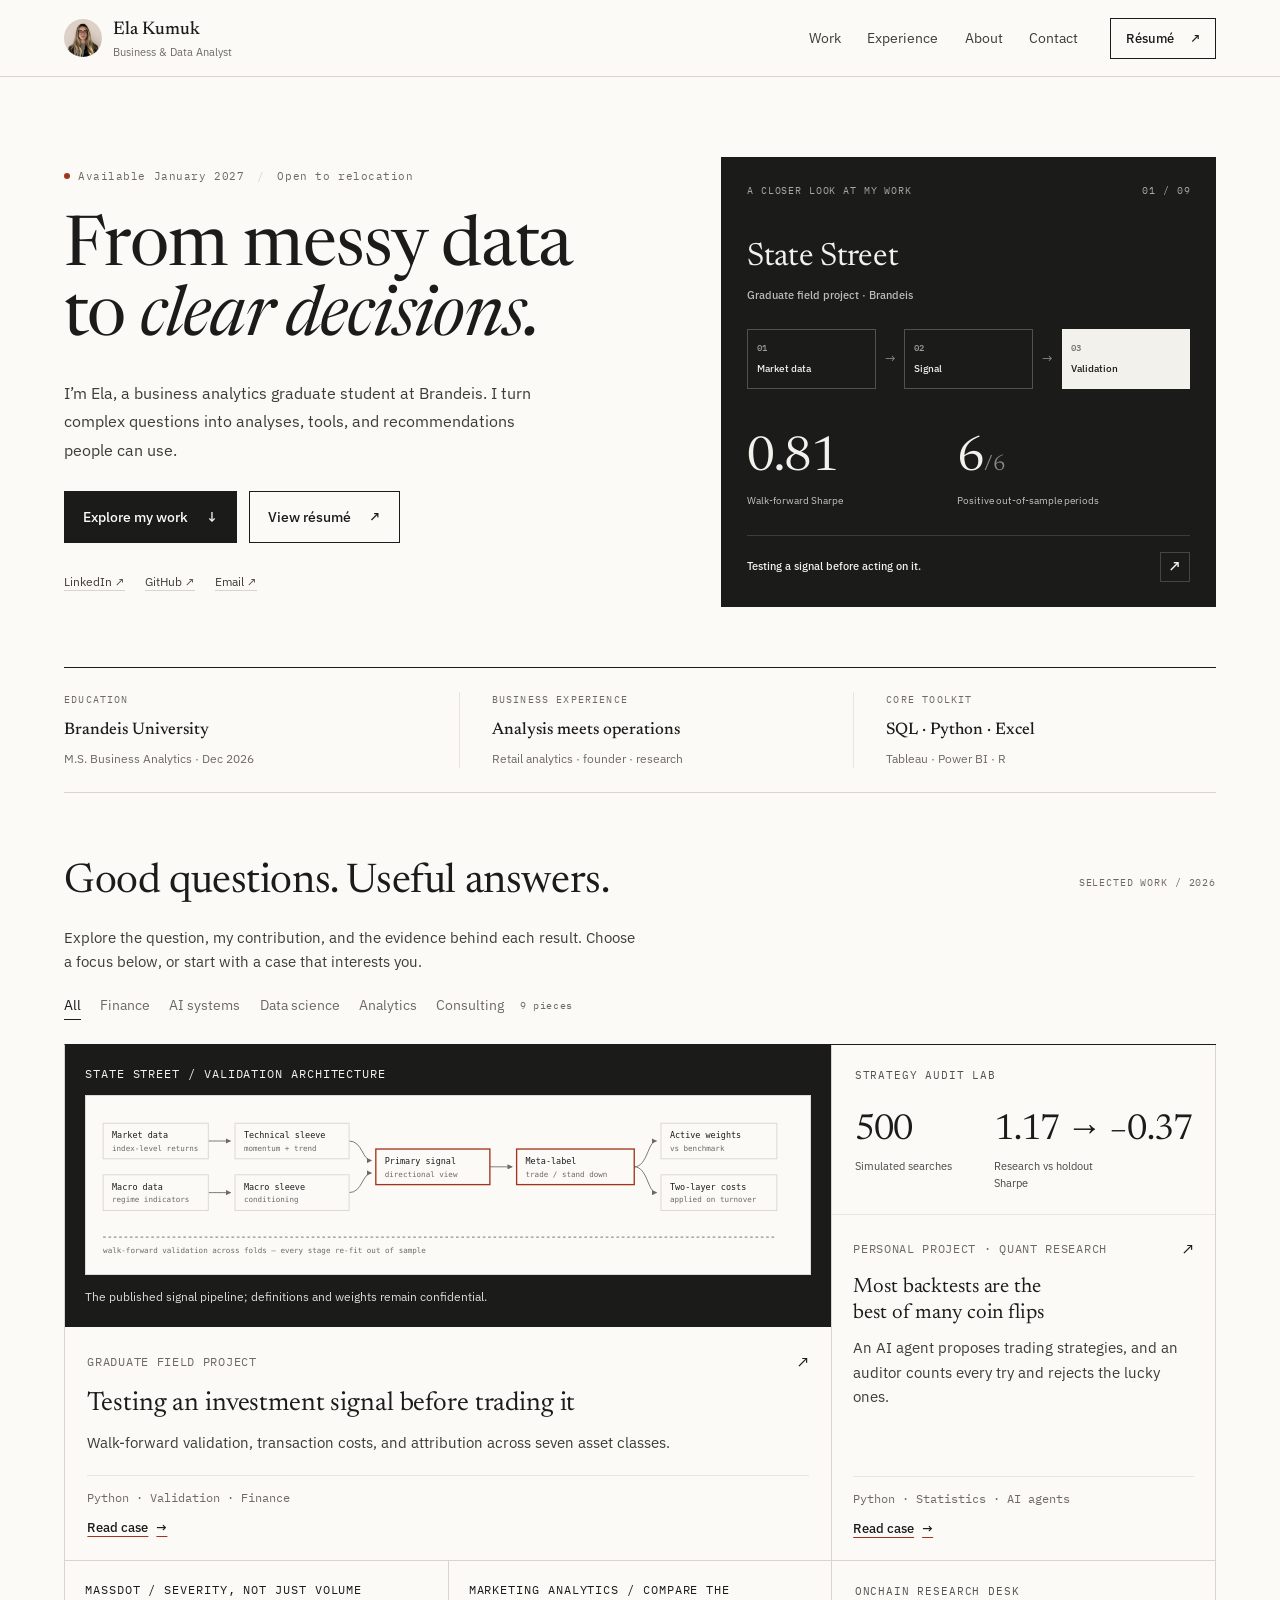
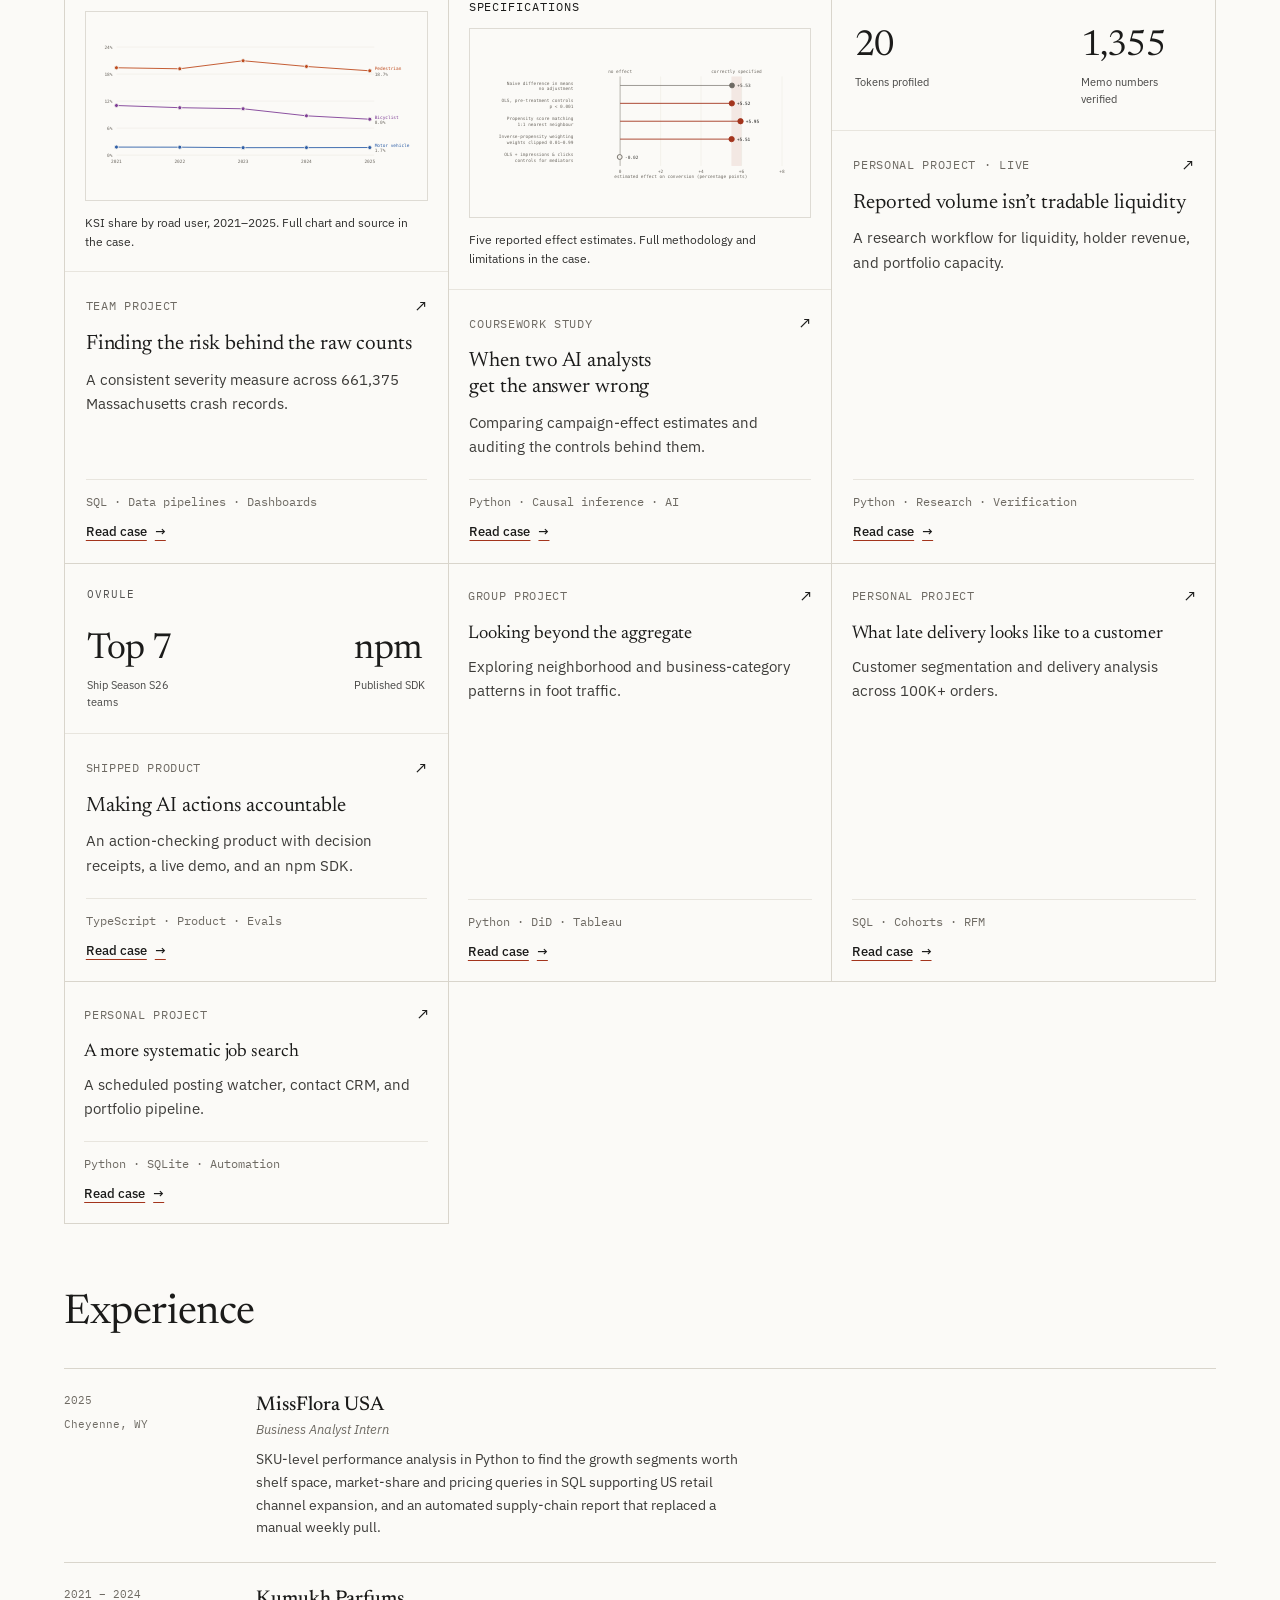
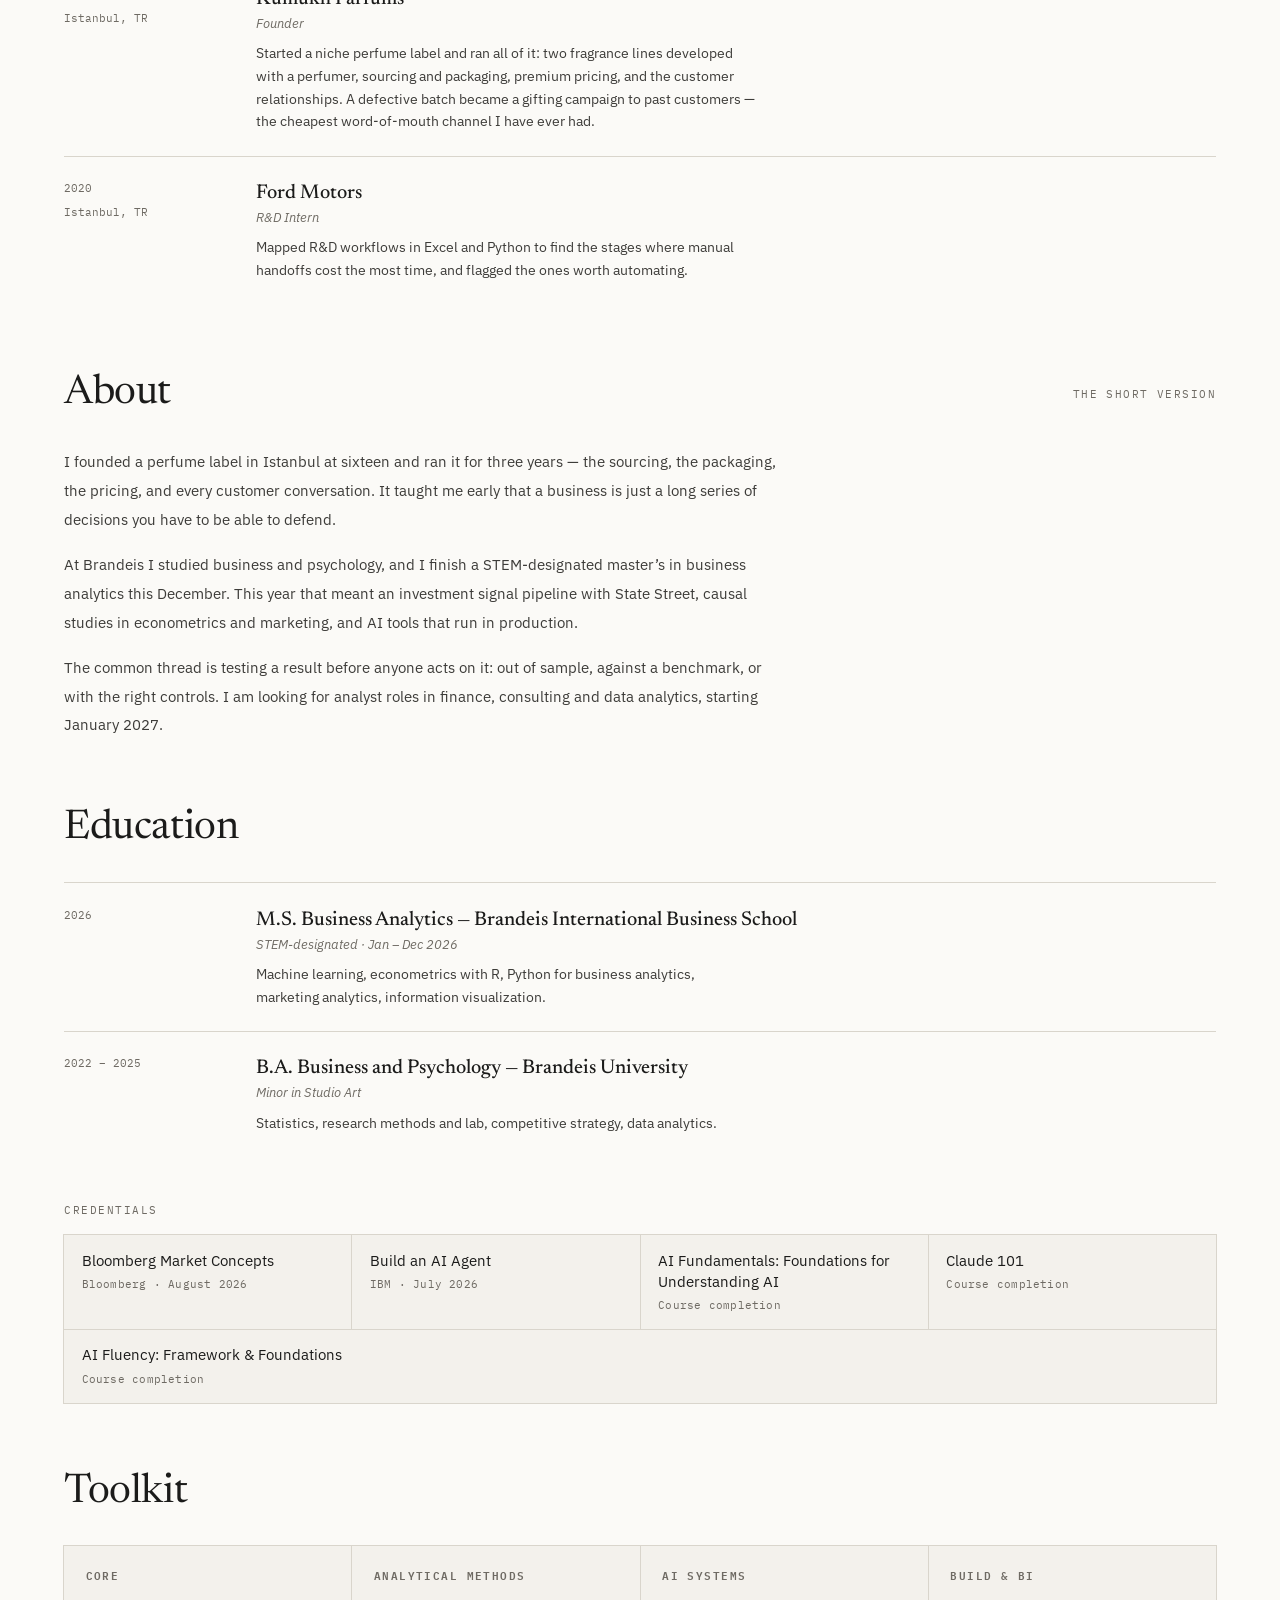
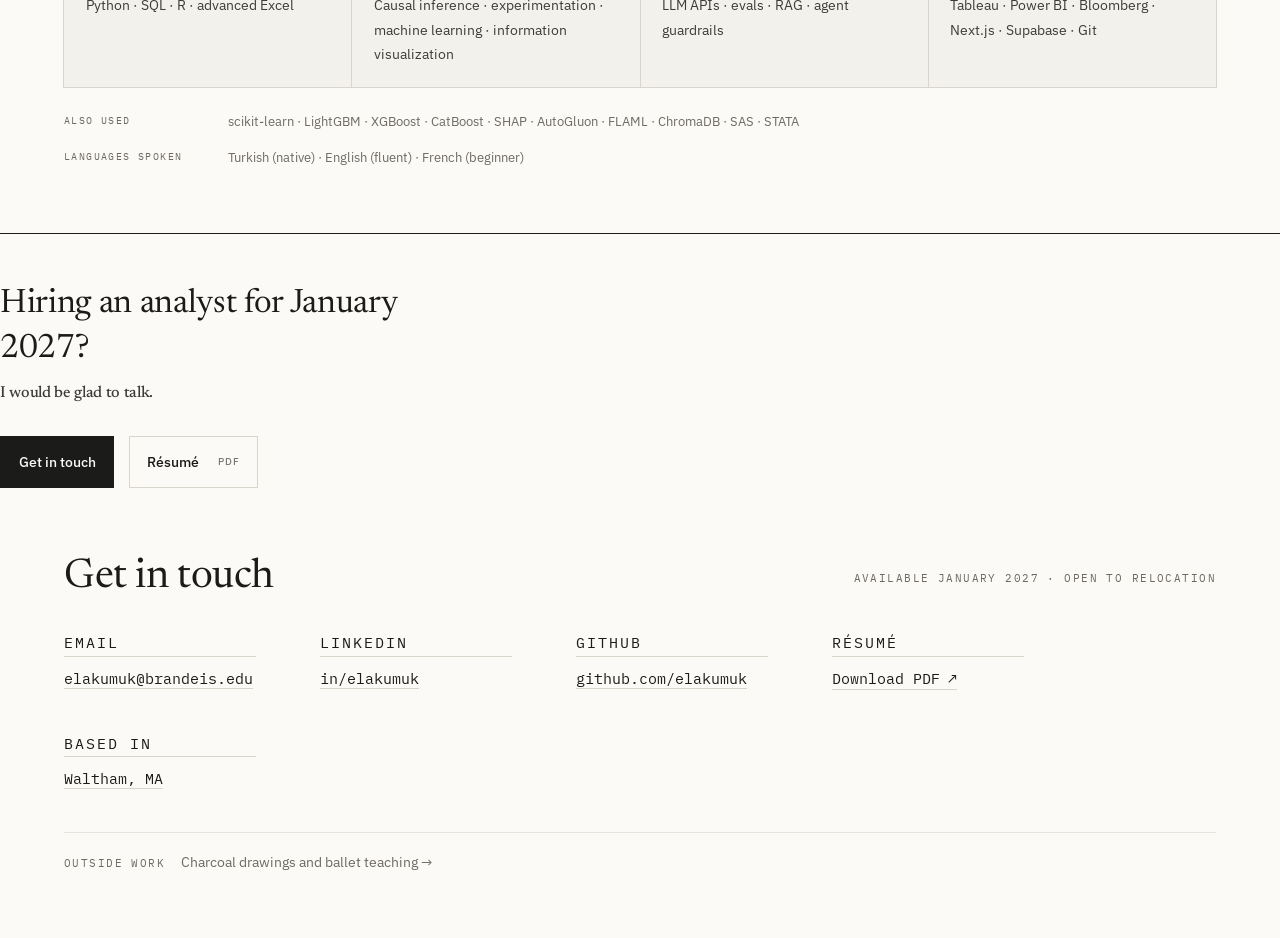
==== index.html @ d002183f "Add Google Analytics tag to all pages Co-Authored-By: Claude Opus 5.5 <noreply@anthropic.com>" ====
<!doctype html>
<html lang="en">
<head>
<meta charset="utf-8">
<!-- Google tag (gtag.js) -->
<script async src="https://www.googletagmanager.com/gtag/js?id=G-EKHHMFP4SE"></script>
<script>
  window.dataLayer = window.dataLayer || [];
  function gtag(){dataLayer.push(arguments);}
  gtag('js', new Date());

  gtag('config', 'G-EKHHMFP4SE');
</script>
<meta name="viewport" content="width=device-width, initial-scale=1">
<title>Ela Kumuk</title>
<meta name="description" content="Ela Kumuk — Business &amp; Data Analyst. M.S. Business Analytics, Brandeis. Investment-signal research with State Street, causal inference, and AI tools in production. Available January 2027.">
<meta name="author" content="Ela Kumuk">
<link rel="canonical" href="https://elakumuk.github.io/">

<meta property="og:type" content="website">
<meta property="og:title" content="Ela Kumuk">
<meta property="og:description" content="Business &amp; Data Analyst. Models and analyses for finance, consulting and data teams — tested before anyone acts on them. Available January 2027.">
<meta property="og:url" content="https://elakumuk.github.io/">
<meta property="og:image" content="https://elakumuk.github.io/assets/og.png">
<meta property="og:image:width" content="1200">
<meta property="og:image:height" content="630">
<meta name="twitter:card" content="summary_large_image">
<meta name="twitter:title" content="Ela Kumuk">
<meta name="twitter:description" content="Business &amp; Data Analyst. M.S. Business Analytics, Brandeis. Available January 2027.">
<meta name="twitter:image" content="https://elakumuk.github.io/assets/og.png">

<link rel="icon" href="assets/favicon.svg" type="image/svg+xml">
<link rel="preconnect" href="https://fonts.googleapis.com">
<link rel="preconnect" href="https://fonts.gstatic.com" crossorigin>
<link rel="stylesheet" href="https://fonts.googleapis.com/css2?family=IBM+Plex+Mono:wght@400;500&family=IBM+Plex+Sans:ital,wght@0,400;0,500;0,600;1,400&family=Newsreader:ital,opsz,wght@0,6..72,400;0,6..72,500;1,6..72,400;1,6..72,500&display=swap">
<link rel="stylesheet" href="styles.css?v=248fb2e380863d8f">
<link rel="stylesheet" href="design.css?v=91268728a7fa85d9">
</head>
<body>

<div class="shell">
  <aside class="rail" aria-label="Site header">
    <a class="brand" href="#top" aria-label="Ela Kumuk, back to top">
      <img src="assets/portrait.jpg" width="40" height="40" alt="">
      <span>Ela Kumuk<span class="brand__sub">Business &amp; Data Analyst</span></span>
    </a>
    <nav class="railnav" id="railnav" aria-label="Page sections">
      <a href="#work">Work</a><a href="#experience">Experience</a><a href="#about">About</a><a href="#contact">Contact</a>
    </nav>
    <a class="header-cv" href="assets/Ela_Kumuk_Resume.pdf" target="_blank" rel="noopener">R&eacute;sum&eacute; <span aria-hidden="true">&nearr;</span></a>
  </aside>

  <main class="main">
  <div class="view" id="view-work" aria-label="Work">

    <header class="hero" id="top">
      <div class="hero-copy">
        <p class="hero-eyebrow"><span class="status-dot" aria-hidden="true"></span>Available January 2027 <span class="hero-eyebrow__divider">/</span> Open to relocation</p>
        <h1 class="hero__name">From messy data<br>to <span>clear decisions.</span></h1>
        <p class="hero__lede">I&rsquo;m Ela, a business analytics graduate student at Brandeis. I turn complex questions into analyses, tools, and recommendations people can use.</p>
        <div class="hero__cta">
          <a class="btn btn--solid" href="#work">Explore my work <span aria-hidden="true">&darr;</span></a>
          <a class="btn btn--quiet" href="assets/Ela_Kumuk_Resume.pdf" target="_blank" rel="noopener">View r&eacute;sum&eacute; <span aria-hidden="true">&nearr;</span></a>
        </div>
        <p class="hero-social"><a href="https://www.linkedin.com/in/elakumuk" target="_blank" rel="noopener">LinkedIn &nearr;</a><a href="https://github.com/elakumuk" target="_blank" rel="noopener">GitHub &nearr;</a><a href="mailto:elakumuk@brandeis.edu">Email &nearr;</a></p>
      </div>
      <a class="feature-preview" href="cases/state-street.html" aria-label="Read the State Street graduate field project">
        <div class="preview-top"><span class="preview-label">A closer look at my work</span><span class="preview-index">01 / 09</span></div>
        <div class="preview-client">State Street<span>Graduate field project &middot; Brandeis</span></div>
        <div class="signal-flow" aria-label="Market data feeds a signal, validation tests it, then it informs a decision">
          <span><i aria-hidden="true">01</i>Market data</span><b aria-hidden="true">&rarr;</b><span><i aria-hidden="true">02</i>Signal</span><b aria-hidden="true">&rarr;</b><span class="signal-flow__active"><i aria-hidden="true">03</i>Validation</span>
        </div>
        <div class="preview-results"><div><strong>0.81</strong><span>Walk-forward Sharpe</span></div><div><strong>6<span>/6</span></strong><span>Positive out-of-sample periods</span></div></div>
        <div class="preview-bottom"><span>Testing a signal before acting on it.</span><span class="circle-arrow" aria-hidden="true">&nearr;</span></div>
      </a>
    </header>
    <div class="proof-strip" aria-label="Background at a glance">
      <div><span class="proof-label">Education</span><strong>Brandeis University</strong><span>M.S. Business Analytics &middot; Dec 2026</span></div>
      <div><span class="proof-label">Business experience</span><strong>Analysis meets operations</strong><span>Retail analytics &middot; founder &middot; research</span></div>
      <div><span class="proof-label">Core toolkit</span><strong>SQL &middot; Python &middot; Excel</strong><span>Tableau &middot; Power BI &middot; R</span></div>
    </div>


    <!-- ═══════════ SELECTED WORK ═══════════ -->
    <section class="section" id="work">
      <div class="section__head">
        <h2>Good questions. Useful answers.</h2><span class="section-kicker">Selected work / 2026</span>
      </div>
      <p class="section__deck">Explore the question, my contribution, and the evidence behind each result.
        Choose a focus below, or start with a case that interests you.</p>

      <!-- Every piece declares its tracks in data-tracks; this control reads them, so a
           reader can cut the section down to the kind of role they are hiring for.
           Progressive: without JS it stays hidden and the section is unchanged. -->
      <div class="workbar" id="workbar" hidden>
        <div class="workbar__row">
          <div class="tracks" id="tracks" role="group" aria-label="Filter work by track"></div>
          <p class="workbar__count" id="workcount" role="status" aria-live="polite"></p>
        </div>
      </div>

      <!-- The ledger: every piece in one line, first read against what held up.
           It is the navigation for the section and the thesis of the site at once. -->
<div class="ledger project-grid" id="ledger"><ol class="ledger__list">
<li class="ledger__row project-card--featured" data-ltracks="finance ds consulting" data-tracks="finance ds consulting"><a class="project-card" href="cases/state-street.html"><div class="project-visual project-visual--signal project-visual--output"><div class="visual-label">State Street / Validation architecture</div><img class="work-output" src="assets/previews/pipeline.svg" alt="The published signal pipeline; definitions and weights remain confidential." width="720" height="300" loading="lazy"><p class="output-caption">The published signal pipeline; definitions and weights remain confidential.</p></div><div class="project-card__body"><div class="project-card__meta"><span>Graduate field project</span><span class="project-card__arrow" aria-hidden="true">&nearr;</span></div><h3>Testing an investment signal before trading it</h3><p>Walk-forward validation, transaction costs, and attribution across seven asset classes.</p><div class="project-card__footer"><span>Python &middot; Validation &middot; Finance</span><span class="project-card__read">Read case <span aria-hidden="true">&rarr;</span></span></div></div></a></li>
<li class="ledger__row" data-ltracks="finance ds ai" data-tracks="finance ds ai"><a class="project-card" href="cases/strategy-audit-lab.html"><div class="project-visual project-visual--liquidity" aria-hidden="true"><div class="visual-label">Strategy audit lab</div><div class="visual-stats"><div><strong>500</strong><span>Simulated searches</span></div><div><strong>1.17 &rarr; &minus;0.37</strong><span>Research vs holdout Sharpe</span></div></div><span class="visual-grid"></span></div><div class="project-card__body"><div class="project-card__meta"><span>Personal project · quant research</span><span class="project-card__arrow" aria-hidden="true">&nearr;</span></div><h3>Most backtests are the best of many coin flips</h3><p>An AI agent proposes trading strategies, and an auditor counts every try and rejects the lucky ones.</p><div class="project-card__footer"><span>Python &middot; Statistics &middot; AI agents</span><span class="project-card__read">Read case <span aria-hidden="true">&rarr;</span></span></div></div></a></li>
<li class="ledger__row" data-ltracks="analytics consulting ds" data-tracks="analytics consulting ds"><a class="project-card" href="cases/crash-intelligence.html"><div class="project-visual project-visual--crash project-visual--output"><div class="visual-label">MassDOT / Severity, not just volume</div><img class="work-output" src="assets/previews/crash.svg" alt="KSI share by road user, 2021–2025. Full chart and source in the case." width="720" height="300" loading="lazy"><p class="output-caption">KSI share by road user, 2021–2025. Full chart and source in the case.</p></div><div class="project-card__body"><div class="project-card__meta"><span>Team project</span><span class="project-card__arrow" aria-hidden="true">&nearr;</span></div><h3>Finding the risk behind the raw counts</h3><p>A consistent severity measure across 661,375 Massachusetts crash records.</p><div class="project-card__footer"><span>SQL &middot; Data pipelines &middot; Dashboards</span><span class="project-card__read">Read case <span aria-hidden="true">&rarr;</span></span></div></div></a></li>
<li class="ledger__row" data-ltracks="ds analytics consulting ai" data-tracks="ds analytics consulting ai"><a class="project-card" href="cases/marketing-analysis.html"><div class="project-visual project-visual--marketing project-visual--output"><div class="visual-label">Marketing analytics / Compare the specifications</div><img class="work-output" src="assets/previews/marketing.svg" alt="Five reported effect estimates. Full methodology and limitations in the case." width="720" height="300" loading="lazy"><p class="output-caption">Five reported effect estimates. Full methodology and limitations in the case.</p></div><div class="project-card__body"><div class="project-card__meta"><span>Coursework study</span><span class="project-card__arrow" aria-hidden="true">&nearr;</span></div><h3>When two AI analysts get the answer wrong</h3><p>Comparing campaign-effect estimates and auditing the controls behind them.</p><div class="project-card__footer"><span>Python &middot; Causal inference &middot; AI</span><span class="project-card__read">Read case <span aria-hidden="true">&rarr;</span></span></div></div></a></li>
<li class="ledger__row" data-ltracks="finance ds analytics ai" data-tracks="finance ds analytics ai"><a class="project-card" href="cases/onchain-research.html"><div class="project-visual project-visual--liquidity" aria-hidden="true"><div class="visual-label">Onchain research desk</div><div class="visual-stats"><div><strong>20</strong><span>Tokens profiled</span></div><div><strong>1,355</strong><span>Memo numbers verified</span></div></div><span class="visual-grid"></span></div><div class="project-card__body"><div class="project-card__meta"><span>Personal project · live</span><span class="project-card__arrow" aria-hidden="true">&nearr;</span></div><h3>Reported volume isn’t tradable liquidity</h3><p>A research workflow for liquidity, holder revenue, and portfolio capacity.</p><div class="project-card__footer"><span>Python &middot; Research &middot; Verification</span><span class="project-card__read">Read case <span aria-hidden="true">&rarr;</span></span></div></div></a></li>
<li class="ledger__row" data-ltracks="ai ds" data-tracks="ai ds"><a class="project-card" href="cases/ovrule.html"><div class="project-visual project-visual--product" aria-hidden="true"><div class="visual-label">Ovrule</div><div class="visual-stats"><div><strong>Top 7</strong><span>Ship Season S26 teams</span></div><div><strong>npm</strong><span>Published SDK</span></div></div><span class="visual-grid"></span></div><div class="project-card__body"><div class="project-card__meta"><span>Shipped product</span><span class="project-card__arrow" aria-hidden="true">&nearr;</span></div><h3>Making AI actions accountable</h3><p>An action-checking product with decision receipts, a live demo, and an npm SDK.</p><div class="project-card__footer"><span>TypeScript &middot; Product &middot; Evals</span><span class="project-card__read">Read case <span aria-hidden="true">&rarr;</span></span></div></div></a></li>
<li class="ledger__row ledger__row--sm" data-ltracks="analytics consulting ds" data-tracks="analytics consulting ds"><a class="project-card" href="cases/foot-traffic.html"><div class="project-card__body"><div class="project-card__meta"><span>Group project</span><span class="project-card__arrow" aria-hidden="true">&nearr;</span></div><h3>Looking beyond the aggregate</h3><p>Exploring neighborhood and business-category patterns in foot traffic.</p><div class="project-card__footer"><span>Python &middot; DiD &middot; Tableau</span><span class="project-card__read">Read case <span aria-hidden="true">&rarr;</span></span></div></div></a></li>
<li class="ledger__row ledger__row--sm" data-ltracks="analytics consulting" data-tracks="analytics consulting"><a class="project-card" href="cases/olist.html"><div class="project-card__body"><div class="project-card__meta"><span>Personal project</span><span class="project-card__arrow" aria-hidden="true">&nearr;</span></div><h3>What late delivery looks like to a customer</h3><p>Customer segmentation and delivery analysis across 100K+ orders.</p><div class="project-card__footer"><span>SQL &middot; Cohorts &middot; RFM</span><span class="project-card__read">Read case <span aria-hidden="true">&rarr;</span></span></div></div></a></li>
<li class="ledger__row ledger__row--sm" data-ltracks="ai" data-tracks="ai"><a class="project-card" href="cases/jobhunter.html"><div class="project-card__body"><div class="project-card__meta"><span>Personal project</span><span class="project-card__arrow" aria-hidden="true">&nearr;</span></div><h3>A more systematic job search</h3><p>A scheduled posting watcher, contact CRM, and portfolio pipeline.</p><div class="project-card__footer"><span>Python &middot; SQLite &middot; Automation</span><span class="project-card__read">Read case <span aria-hidden="true">&rarr;</span></span></div></div></a></li>
</ol></div>

    </section>

    <!-- ═══════════ EXPERIENCE ═══════════ -->
    <section class="section rv" id="experience">
      <div class="section__head"><h2>Experience</h2><span class="line"></span></div>
      <div class="entry">
        <div class="item__meta"><span class="item__when">2025</span><span class="item__when">Cheyenne, WY</span></div>
        <div><h3>MissFlora USA</h3><p class="sub">Business Analyst Intern</p>
          <p>SKU-level performance analysis in Python to find the growth segments worth shelf
             space, market-share and pricing queries in SQL supporting US retail channel
             expansion, and an automated supply-chain report that replaced a manual weekly pull.</p></div>
      </div>
      <div class="entry">
        <div class="item__meta"><span class="item__when">2021 &ndash; 2024</span><span class="item__when">Istanbul, TR</span></div>
        <div><h3>Kumukh Parfums</h3><p class="sub">Founder</p>
          <p>Started a niche perfume label and ran all of it: two fragrance lines developed with a
             perfumer, sourcing and packaging, premium pricing, and the customer relationships. A
             defective batch became a gifting campaign to past customers &mdash; the cheapest
             word-of-mouth channel I have ever had.</p></div>
      </div>
      <div class="entry">
        <div class="item__meta"><span class="item__when">2020</span><span class="item__when">Istanbul, TR</span></div>
        <div><h3>Ford Motors</h3><p class="sub">R&amp;D Intern</p>
          <p>Mapped R&amp;D workflows in Excel and Python to find the stages where manual handoffs
             cost the most time, and flagged the ones worth automating.</p></div>
      </div>
    </section>

    <!-- ═══════════ ABOUT ═══════════ -->
    <section class="section rv" id="about">
      <div class="section__head"><h2>About</h2><span class="line"></span>
        <span class="eyebrow">The short version</span></div>
      <div class="story">
        <p>I founded a perfume label in Istanbul at sixteen and ran it for three years &mdash;
          the sourcing, the packaging, the pricing, and every customer conversation. It
          taught me early that a business is just a long series of decisions you have to be
          able to defend.</p>
        <p>At Brandeis I studied business and psychology, and I finish a STEM-designated
          master&rsquo;s in business analytics this December. This year that meant an investment
          signal pipeline with State Street, causal studies in econometrics and marketing, and
          AI tools that run in production.</p>
        <p>The common thread is testing a result before anyone acts on it: out of sample,
          against a benchmark, or with the right controls. I am looking for analyst roles in
          finance, consulting and data analytics, starting January 2027.</p>
      </div>
    </section>

    <!-- ═══════════ EDUCATION ═══════════ -->
    <section class="section rv" id="education">
      <div class="section__head"><h2>Education</h2><span class="line"></span></div>
      <div class="entry">
        <div class="item__meta"><span class="item__when">2026</span></div>
        <div><h3>M.S. Business Analytics &mdash; Brandeis International Business School</h3>
          <p class="sub">STEM-designated &middot; Jan &ndash; Dec 2026</p>
          <p>Machine learning, econometrics with R, Python for business analytics, marketing
             analytics, information visualization.</p></div>
      </div>
      <div class="entry">
        <div class="item__meta"><span class="item__when">2022 &ndash; 2025</span></div>
        <div><h3>B.A. Business and Psychology &mdash; Brandeis University</h3>
          <p class="sub">Minor in Studio Art</p>
          <p>Statistics, research methods and lab, competitive strategy, data analytics.</p></div>
      </div>
      <h3 class="sub-head">Credentials</h3>
      <ul class="creds">
        <li><span class="creds__n">Bloomberg Market Concepts</span>
            <span class="creds__m">Bloomberg &middot; August 2026</span></li>
        <li><span class="creds__n">Build an AI Agent</span>
            <span class="creds__m">IBM &middot; July 2026</span></li>
        <li><span class="creds__n">AI Fundamentals: Foundations for Understanding AI</span>
            <span class="creds__m">Course completion</span></li>
        <li><span class="creds__n">Claude 101</span>
            <span class="creds__m">Course completion</span></li>
        <li><span class="creds__n">AI Fluency: Framework &amp; Foundations</span>
            <span class="creds__m">Course completion</span></li>
      </ul>
    </section>

    <!-- ═══════════ TOOLKIT ═══════════ -->
    <section class="section rv" id="toolkit">
      <div class="section__head"><h2>Toolkit</h2><span class="line"></span></div>
      <div class="kit">
        <div><h3>Core</h3><p>Python &middot; SQL &middot; R &middot; advanced Excel</p></div>
        <div><h3>Analytical methods</h3><p>Causal inference &middot; experimentation &middot; machine learning &middot; information visualization</p></div>
        <div><h3>AI systems</h3><p>LLM APIs &middot; evals &middot; RAG &middot; agent guardrails</p></div>
        <div><h3>Build &amp; BI</h3><p>Tableau &middot; Power BI &middot; Bloomberg &middot; Next.js &middot; Supabase &middot; Git</p></div>
      </div>
      <dl class="kit-also">
        <div><dt>Also used</dt>
          <dd>scikit-learn &middot; LightGBM &middot; XGBoost &middot; CatBoost &middot; SHAP &middot; AutoGluon
            &middot; FLAML &middot; ChromaDB &middot; SAS &middot; STATA</dd></div>
        <div><dt>Languages spoken</dt>
          <dd>Turkish (native) &middot; English (fluent) &middot; French (beginner)</dd></div>
      </dl>
    </section>

    <!-- ═══════════ CLOSING ═══════════ -->
    <section class="closing rv" id="closing" aria-label="Closing statement">
      <p class="closing__q">Hiring an analyst for January 2027?
        <em>I would be glad to talk.</em></p>
      <div class="closing__cta">
        <a class="btn btn--solid" href="mailto:elakumuk@brandeis.edu">Get in touch</a>
        <a class="btn" href="assets/Ela_Kumuk_Resume.pdf" download>R&eacute;sum&eacute; <span class="btn__x">PDF</span></a>
      </div>
    </section>

    <!-- ═══════════ CONTACT ═══════════ -->
    <section class="section rv" id="contact">
      <div class="section__head"><h2>Get in touch</h2><span class="line"></span>
        <span class="eyebrow">Available January 2027 &middot; Open to relocation</span></div>
      <div class="contact">
        <div class="contact__block"><span class="eyebrow">Email</span>
          <a href="mailto:elakumuk@brandeis.edu">elakumuk@brandeis.edu</a></div>
        <div class="contact__block"><span class="eyebrow">LinkedIn</span>
          <a href="https://www.linkedin.com/in/elakumuk" target="_blank" rel="noopener">in/elakumuk</a></div>
        <div class="contact__block"><span class="eyebrow">GitHub</span>
          <a href="https://github.com/elakumuk" target="_blank" rel="noopener">github.com/elakumuk</a></div>
        <div class="contact__block"><span class="eyebrow">R&eacute;sum&eacute;</span><a class="link" href="assets/Ela_Kumuk_Resume.pdf" download>Download PDF</a></div>
        <div class="contact__block"><span class="eyebrow">Based in</span><span>Waltham, MA</span></div>
      </div>
      <p class="outside"><span class="eyebrow">Outside work</span>
        <a href="#drawings" id="to-art">Charcoal drawings and ballet teaching &rarr;</a></p>
    </section>
  </div>
  <!-- ═══════════════════════ DRAWINGS ═══════════════════════ -->
  <div class="view" id="view-art" aria-label="Outside work" hidden>
    <header class="art-hero">
        <a class="back" href="#top" id="to-work">&larr; Back to work</a>
        <h1>Outside work</h1>
        <p class="deck">Charcoal, ballet, and the things that are not on a r&eacute;sum&eacute;</p>
      </header>

      <section class="section">
        <div class="section__head"><h2>Between Memory and Invention</h2><span class="line"></span>
          <span class="eyebrow">Six charcoal drawings &middot; 2025</span></div>
        <div class="statement statement--lede">
          <p>I made this series in March 2025 during my third year at Brandeis University in
             Waltham, Massachusetts. Living through a New England winter, far from the landscapes I
             grew up with, I found memories of the Aegean and Mediterranean returning through the
             act of drawing.</p>
          <p>I began without predetermined compositions, at times working on three drawings
             simultaneously and allowing them to develop alongside one another. I had long been
             drawn to perfection and planning; here, I wanted to release that impulse. Charcoal
             became central to that process. I worked it directly with my hands, diffusing,
             disturbing and erasing it, then returned with charcoal pencils to create sharper
             marks. Its ability to move between atmosphere and precision allowed both control and
             surrender.</p>
          <p>Although I approached the works as abstraction, forms emerged as I worked: oceanic
             rhythms, vegetation, landscapes, and fragments of places and memories. Having spent
             much of my childhood around the Aegean Sea, its patterns remain part of my visual
             memory. In Massachusetts, those impressions surfaced indirectly rather than as literal
             depictions.</p>
          <p>The drawings move between recognition and dissolution. A mark can suggest a landscape
             or remembered place and then return to abstraction. The resulting works exist somewhere
             between memory and invention, between what is remembered and what is being made in the
             present.</p>
        </div>
      </section>
      <section class="section">
        <div class="section__head"><h2>Plates</h2><span class="line"></span>
          <span class="eyebrow">Charcoal and charcoal pencil on paper</span></div>
        <div class="plates" id="plates"></div>
      </section>
      <section class="section">
        <div class="section__head"><h2>Resolution</h2><span class="line"></span>
          <span class="eyebrow">Drag to pull back</span></div>
        <figure class="zoomfig">
          <div class="zoomwrap">
            <canvas id="zoomcv" role="img"
              aria-label="A charcoal drawing seen at high magnification, resolving into the whole work as you zoom out."></canvas>
          </div>
          <div class="zoomctl">
            <label class="eyebrow" for="zoomsl">Zoom</label>
            <input id="zoomsl" type="range" min="0" max="1000" value="1000" step="1"
                   aria-label="Zoom level, from the whole drawing to close detail">
          </div>
          <figcaption class="zoomcap" id="zoomcap">Charcoal, up close.</figcaption>
        </figure>
        <div class="statement" style="margin-top:1.6rem">
          <p>Pull the slider back and the same sheet you just looked at goes from texture to
             drawing. Nothing on the paper changed &mdash; only the resolution you read it at.</p>
          <p>That is not a metaphor I reached for afterwards. It is the same failure I spend my
             working hours guarding against: the H-1B study on the other page returns a clean
             null at the aggregate and a real pattern one level down, on the same rows. Reading
             at the wrong resolution is how you miss a finding &mdash; and, just as often, how
             you invent one that was never there.</p>
        </div>
      </section>
      <section class="section">
        <div class="section__head"><h2>Teaching</h2><span class="line"></span>
          <span class="eyebrow">2021 &ndash; 2022 &middot; Turkey</span></div>
        <div class="statement">
          <p>I am a certified ballet instructor. For two years I taught ballet to children in
             Turkey who had no prior access to the arts &mdash; kids who had never been inside a
             studio and had no reason to think one was for them.</p>
          <p>I keep it on this page rather than under work experience because it does not belong
             to my career. But it is the thing that taught me how to explain something difficult
             to somebody who has no vocabulary for it yet, and how to keep a room of people
             engaged when I am the one standing at the front. I use both constantly.</p>
          <p>What your body reports and what is actually happening are not the same thing.
             You learn to read the gap &mdash; and to distrust your own reading on the days you
             badly want a particular answer.</p>
        </div>
      </section>
      <section class="section">
        <div class="section__head"><h2>Also</h2><span class="line"></span></div>
        <div class="kit">
          <div><h3>Languages</h3><p>Turkish (native) &middot; English (fluent) &middot; French (beginner)</p></div>
          <div><h3>Dance</h3><p>Certified ballet instructor &middot; taught 2021&ndash;2022</p></div>
          <div><h3>Studio</h3><p>Studio Art minor, Brandeis &middot; charcoal and charcoal pencil</p></div>
        </div>
      </section>

    </div>
  </main>
</div>

<script src="app.js?v=7967d13a8bd207f8" defer></script>
</body>
</html>
---- styles.css ----
/* ════════════════════════════════════════════════════════════
   TOKENS — light and dark, both hand-specified.
   ════════════════════════════════════════════════════════════ */
:root {
  --paper:#FAF9F6; --surface:#F0F3F0; --surface-2:#E5EBE7;
  --ink:#20312E; --ink-soft:#475650; --muted:#65726B;
  --rule:#CED7CF; --rule-soft:#E2E7E0;
  --accent:#245C50; --accent-dim:#52786D;
  --smudge-rgb:34,32,40; --smudge-max:0.34;
  /* categorical series — validated for CVD on this surface */
  --s1:#2E5FA8; --s2:#BE4B1E; --s3:#7E3D96;
  --ok:#2F6B43; --bad:#A8341F;
  --grid:#E5E7EB;
  /* deliberately theme-independent: the mat behind artwork never flips */
  --mat:#E4E1D9;

  --f-display:"Lora",Georgia,serif;
  --f-body:"Inter","Helvetica Neue",Arial,sans-serif;
  --f-mono:"IBM Plex Mono","SFMono-Regular",Menlo,monospace;
  --rail-w:15.5rem; --pad-x:clamp(1.25rem,4vw,3.5rem); --measure:63ch;
}
@media (prefers-color-scheme: dark) {
  :root:not([data-theme="light"]) {
    --paper:#0F1115; --surface:#171A20; --surface-2:#1F232A;
    --ink:#E8E5DE; --ink-soft:#C6C2BC; --muted:#8E8A93;
    --rule:#33323A; --rule-soft:#26262C;
    --accent:#94ADDC; --accent-dim:#6C82AC;
    --smudge-rgb:226,222,214; --smudge-max:0.20;
    /* a mount, not a sheet: on a dark page six paper-white mats glare and the
       drawings recede. The drawing's own paper carries the light instead. */
    --mat:#24232B;
    --s1:#5D96DE; --s2:#D46A3E; --s3:#A87BE0;
    --ok:#63B37F; --bad:#E0745A;
    --grid:#2B2A32;
  }
}
:root[data-theme="dark"] {
  --paper:#0F1115; --surface:#171A20; --surface-2:#1F232A;
  --ink:#E8E5DE; --ink-soft:#C6C2BC; --muted:#8E8A93;
  --rule:#33323A; --rule-soft:#26262C;
  --accent:#94ADDC; --accent-dim:#6C82AC;
  --smudge-rgb:226,222,214; --smudge-max:0.20;
  --mat:#24232B;
  --s1:#5D96DE; --s2:#D46A3E; --s3:#A87BE0;
  --ok:#63B37F; --bad:#E0745A;
  --grid:#2B2A32;
}

/* ════════════════════════════════════════════════════════════ BASE */
*{box-sizing:border-box}
/* the UA stylesheet gives figure margin:1em 40px; every chart on this page was
   sitting 40px inside its own column because of it */
figure{margin:0}
body{margin:0;background:var(--paper);color:var(--ink);font-family:var(--f-body);
  font-size:1rem;line-height:1.62;-webkit-font-smoothing:antialiased}

h1,h2,h3,h4{text-wrap:balance;margin:0;font-weight:400}
.sr-only{position:absolute;width:1px;height:1px;margin:-1px;padding:0;overflow:hidden;
  clip-path:inset(50%);white-space:nowrap;border:0}
p{margin:0}
a{color:inherit}
:focus-visible{outline:2px solid var(--accent);outline-offset:3px;border-radius:1px}
.eyebrow{font-family:var(--f-mono);font-size:.6875rem;letter-spacing:.13em;
  text-transform:uppercase;color:var(--muted)}

/* ════════════════════════════════════════════════════════════ SHELL */
.rail{position:fixed;inset:0 auto 0 0;width:var(--rail-w);
  padding:2.75rem 1.5rem 1.75rem var(--pad-x);border-right:1px solid var(--rule);
  background:var(--paper);display:flex;flex-direction:column;gap:2rem;z-index:30;
  /* the rail is pinned to the viewport height; on a short laptop screen its
     content can exceed it, so let it scroll instead of squeezing its children */
  overflow-y:auto;overscroll-behavior:contain;scrollbar-width:none}
.rail::-webkit-scrollbar{width:0}
/* square, not a circle — nothing else on this page is round — and edged with the
   same hairline the plate frames use */
.rail__face{display:block;width:3.5rem;height:3.5rem;object-fit:cover;
  border:1px solid var(--rule);margin-bottom:.85rem;background:var(--surface)}
.rail__name{font-family:var(--f-display);font-size:1.5rem;line-height:1.1}
.rail__role{margin-top:.5rem;font-family:var(--f-mono);font-size:.6875rem;
  letter-spacing:.08em;color:var(--muted);line-height:1.7}
.railnav{display:flex;flex-direction:column;gap:.55rem;position:relative}
/* one indicator that slides between links, instead of each link growing its own */
.railnav__dot{position:absolute;left:0;top:0;width:.55rem;height:1px;
  background:var(--accent);opacity:0;pointer-events:none;
  transform:translateY(-99px);
  transition:transform 340ms cubic-bezier(.3,.7,.2,1),opacity 220ms ease}
.railnav__dot.on{opacity:1}
.railnav a{text-decoration:none;font-size:.875rem;color:var(--muted);display:flex;
  align-items:baseline;gap:.6rem;transition:color 140ms}
.railnav a::before{content:"";width:.9rem;height:1px;background:var(--rule);flex:none;
  transform:translateY(-.28em);transition:width 180ms,background 180ms}
.railnav a:hover,.railnav a[data-cur="1"]{color:var(--ink)}
.railnav a:hover::before{width:1.6rem;background:var(--accent)}
.rail__foot{margin-top:auto;display:flex;flex-direction:column;gap:.4rem;
  font-family:var(--f-mono);font-size:.75rem}
.rail__foot a{color:var(--muted);text-decoration:none;transition:color 140ms}
/* the résumé is the one thing in the rail a recruiter is actually hunting for */
.rail__foot .rail__cv{color:var(--ink);border:1px solid var(--rule);text-align:center;
  padding:.42rem .6rem;margin-bottom:.5rem;transition:border-color 140ms,color 140ms}
.rail__foot .rail__cv:hover{color:var(--accent);border-color:var(--accent);
  text-decoration:none}
.rail__foot a:hover{color:var(--accent);text-decoration:underline;text-underline-offset:3px}
.main{margin-left:var(--rail-w);padding:0 var(--pad-x) 6rem;min-height:100vh}
.view[hidden]{display:none}

/* ════════════════════════════════════════════════════════════ HERO */
/* The hero is the one full-bleed block on the page. The charcoal has to be able
   to run out to the edge of the sheet: clipped to the text column it stopped on
   a straight vertical line beside the E of Ela. Negative margins take the block
   out to the rail and the window; the padding puts the type back on the column. */
.hero{position:relative;
  margin:0 calc(var(--pad-x) * -1);
  padding:clamp(3rem,8vh,5.25rem) var(--pad-x) clamp(2.25rem,5vh,3.25rem);
  overflow:hidden}
.hero::after{content:"";position:absolute;z-index:1;bottom:0;
  left:var(--pad-x);right:var(--pad-x);height:1px;background:var(--rule)}
.hero>*{position:relative;z-index:1}

.hero__name{font-family:var(--f-display);font-size:clamp(2.75rem,7.2vw,4.75rem);
  line-height:.98;letter-spacing:-.02em}
/* the positioning line, not the name, is what a recruiter needs in the first
   second — so it gets the display face and sits directly under the wordmark */
.hero__role{margin-top:.85rem;font-family:var(--f-display);
  font-size:clamp(1.1875rem,2.4vw,1.75rem);line-height:1.25;color:var(--ink)}
.hero__role .x{font-style:normal;color:var(--accent);font-size:.78em;
  padding:0 .2em;vertical-align:.08em}
.hero__lede{margin-top:1.05rem;font-size:clamp(1rem,1.4vw,1.1875rem);line-height:1.55;
  color:var(--ink-soft);max-width:47ch}
.hero__facts{list-style:none;margin:1.45rem 0 0;padding:0;display:flex;flex-wrap:wrap;
  row-gap:.4rem;font-family:var(--f-mono);font-size:.75rem;color:var(--muted)}
.hero__facts li{display:flex;align-items:center;gap:.5rem;
  padding-left:.9rem;margin-left:.9rem;border-left:1px solid var(--rule)}
.hero__facts li:first-child{padding-left:0;margin-left:0;border-left:0}
.hero__facts .is-open{color:var(--ink-soft)}
.hero__facts .dot{width:6px;height:6px;background:var(--accent);border-radius:50%;flex:none}

.hero__cta{margin-top:1.75rem;display:flex;flex-wrap:wrap;align-items:center;gap:.7rem 1.1rem}
.hero__links{display:flex;flex-wrap:wrap;gap:.9rem;font-family:var(--f-mono);font-size:.75rem}
.hero__links a{color:var(--muted);text-decoration:none;padding-bottom:2px;
  border-bottom:1px solid transparent;transition:color 140ms,border-color 140ms}
.hero__links a:hover{color:var(--accent);border-bottom-color:var(--accent-dim)}
/* ── buttons ── */
.btn{display:inline-flex;align-items:center;gap:.5rem;font-family:var(--f-mono);
  font-size:.75rem;letter-spacing:.06em;text-decoration:none;color:var(--ink);
  background:var(--paper);border:1px solid var(--rule);padding:.62rem 1.05rem;
  transition:border-color 160ms,background 160ms,color 160ms}
.btn:hover{border-color:var(--ink)}
.btn--solid{background:var(--ink);color:var(--paper);border-color:var(--ink)}
.btn--solid:hover{background:var(--accent);border-color:var(--accent);color:var(--paper)}
.btn__x{font-size:.625rem;letter-spacing:.1em;opacity:.58}

/* ════════════════════════════════════════════════════════════ CREDIBILITY
   Four facts, set as type on a rule rather than as badges. Two of them are the
   ones that actually carry weight, so those two get the display face. */
.cred{padding:1.3rem 0 1.4rem;border-bottom:1px solid var(--rule)}
/* grid, not a flex row with dividers: at four items the row wrapped and left an
   orphan rule hanging off the last one. Columns and gaps separate it instead —
   which is also the brief: hierarchy from spacing, not from more chrome. */
.cred dl{margin:0;display:grid;gap:1.2rem 2.75rem;
  grid-template-columns:repeat(auto-fit,minmax(12.5rem,1fr))}
.cred__i{min-width:0}
.cred dt{font-family:var(--f-mono);font-size:.625rem;letter-spacing:.14em;
  text-transform:uppercase;color:var(--muted)}
.cred dd{margin:.34rem 0 0;font-size:.8125rem;color:var(--ink-soft);line-height:1.4}
.cred__i--key dd{font-family:var(--f-display);font-size:1.0625rem;color:var(--ink);
  line-height:1.3}

/* ════════════════════════════════════════════════════════════ SECTIONS */
.section{padding:clamp(3.25rem,8vh,5rem) 0 0;position:relative}
/* the credibility strip already closes with a rule and its own padding */
.cred+.section{padding-top:clamp(2.25rem,5vh,3.25rem)}

.section__head{display:flex;align-items:baseline;gap:1rem;margin-bottom:2.25rem;flex-wrap:wrap}
.section__head .line{flex:1 1 2rem}
/* names the thread through the section once, so the case-study questions can
   carry it from there without any of them having to restate it */
.section__deck{margin:-1.5rem 0 2.4rem;font-size:1rem;line-height:1.6;
  color:var(--muted);max-width:62ch}
.section__head h2{font-family:var(--f-display);font-size:clamp(1.5rem,2.6vw,2rem);
  letter-spacing:-.01em}
.section__head .line{flex:1;height:1px;background:var(--rule)}

/* ════════════════════════════════════════════════════════════ CASE STUDY
   Four flagship pieces read as case studies; everything after them is
   deliberately lighter. The rail carries who and when, the main column runs
   question -> title -> takeaway -> proof -> role -> method, so the section can
   be understood without reading a single full paragraph. */
.cs{display:grid;grid-template-columns:11rem minmax(0,1fr);gap:0 2.75rem;
  padding:3.25rem 0;border-top:1px solid var(--rule)}
.cs:first-of-type{border-top:0;padding-top:2rem}
.cs[hidden]{display:none}
.cs__rail{position:sticky;top:2.25rem;align-self:start}
.cs__num{font-family:var(--f-mono);font-size:.6875rem;letter-spacing:.18em;
  color:var(--accent);margin-bottom:.95rem}
/* the client name is the first credential a recruiter looks for — set it as a
   masthead, not as metadata */
/* one word for the judgment each piece turned on. Five different phrasings down
   the page read as a pattern; five copies of one sentence read as a tic. */
.cs__tag{margin:-.6rem 0 .95rem;font-family:var(--f-mono);font-size:.625rem;
  letter-spacing:.14em;text-transform:uppercase;color:var(--ink-soft);
  padding-bottom:.55rem;border-bottom:1px solid var(--rule-soft)}
.cs__org{font-family:var(--f-display);font-size:1.0625rem;color:var(--ink);
  line-height:1.2;letter-spacing:-.005em}
.cs__when{margin-top:.4rem;font-family:var(--f-mono);font-size:.6875rem;color:var(--muted);
  font-variant-numeric:tabular-nums}
.cs__kind{margin-top:.8rem;font-size:.75rem;color:var(--muted);line-height:1.6}
.cs__main{min-width:0}

.cs__q{font-family:var(--f-display);font-weight:600;letter-spacing:-.012em;
  font-size:clamp(1.5rem,2.9vw,2.0625rem);line-height:1.18;color:var(--ink)}
.cs__title{margin-top:.6rem;font-family:var(--f-body);font-weight:500;font-size:1.125rem;
  line-height:1.4;color:var(--ink)}
.cs__take{margin-top:.85rem;font-size:1.0625rem;line-height:1.55;color:var(--ink-soft);
  max-width:56ch}
.cs__take em{font-style:italic;color:var(--ink)}
.cs__desc{margin-top:1.5rem;font-size:.9375rem;line-height:1.7;color:var(--ink-soft);
  max-width:var(--measure)}
.cs__desc+.cs__desc{margin-top:.75rem}
/* the finding, set to be read on its own */
.cs__insight{margin-top:1.6rem;padding-top:1.25rem;border-top:1px solid var(--rule);
  font-family:var(--f-display);font-size:clamp(1.125rem,2vw,1.4375rem);line-height:1.4;
  color:var(--ink);max-width:54ch}
.cs--sm{padding:2.5rem 0}
.cs--sm .cs__q{font-size:clamp(1.25rem,2.1vw,1.5rem)}
.cs--sm .cs__title{font-size:1rem}
.cs--sm .cs__take{font-size:1rem}

/* ── MY ROLE / METHOD — never make a reader infer the contribution ── */
.facts{margin:1.65rem 0 0;display:grid;gap:1px;background:var(--rule-soft);
  border:1px solid var(--rule-soft)}
.facts>div{background:var(--paper);display:grid;grid-template-columns:7rem minmax(0,1fr);
  gap:0 1.25rem;padding:.75rem .95rem}
.facts>div:first-child{box-shadow:inset 2px 0 0 var(--accent)}
.facts dt{font-family:var(--f-mono);font-size:.625rem;letter-spacing:.14em;
  text-transform:uppercase;color:var(--muted);padding-top:.2rem}
.facts dd{margin:0;font-size:.875rem;color:var(--ink-soft);line-height:1.6}
.facts>div:first-child dd{color:var(--ink)}

/* ── flow: the idea before the architecture ── */
.flow{margin:1.65rem 0 0;display:flex;flex-wrap:wrap;align-items:stretch;gap:.5rem}
.flow__n{flex:1 1 10.5rem;display:flex;flex-direction:column;gap:.3rem;min-width:0;
  border:1px solid var(--rule);background:var(--surface);padding:.72rem .85rem;
  font-size:.8125rem;line-height:1.4;color:var(--muted)}
.flow__n b{font-family:var(--f-mono);font-weight:400;font-size:.6875rem;letter-spacing:.1em;
  text-transform:uppercase;color:var(--ink)}
.flow__n--em{border-color:var(--accent);background:var(--paper)}
.flow__n--em b{color:var(--accent)}
.flow--wide .flow__n{flex:1 1 8.5rem}
.flow__a{flex:0 0 1rem;align-self:center;height:1px;background:var(--rule);position:relative}
.flow__a::after{content:"";position:absolute;right:0;top:-3.5px;
  border-left:5px solid var(--rule);
  border-top:3.5px solid transparent;border-bottom:3.5px solid transparent}

/* ── the two numbers that carry the marketing study ── */
.vnums{margin:1.7rem 0 0;display:flex;flex-wrap:wrap;gap:1px}
.vn{flex:1 1 15rem;min-width:0;background:var(--paper);padding:1.15rem 1.2rem;
  box-shadow:0 0 0 1px var(--rule)}
/* the point is the move from one to the other, not the two on their own */
.vnums__a{flex:0 0 2.25rem;align-self:center;height:1px;background:var(--rule);
  position:relative;margin:0 .35rem}
.vnums__a::after{content:"";position:absolute;right:0;top:-4px;
  border-left:6px solid var(--rule);
  border-top:4px solid transparent;border-bottom:4px solid transparent}
.vn__n{display:block;font-family:var(--f-display);font-size:clamp(2.25rem,4.6vw,3.25rem);
  line-height:1;color:var(--muted)}
.vn__n i{font-style:normal;font-size:.34em;margin-left:.16em;letter-spacing:.02em}
.vn--eq .vn__n{color:var(--ink)}
.vn__l{display:block;margin-top:.75rem;font-size:.8125rem;color:var(--muted);line-height:1.5}
.vn__l em{font-style:italic}

/* ════════════════════════════════════════════════════════════ MORE WORK */
.minis{display:flex;flex-wrap:wrap;gap:1px;margin-top:2.25rem}
.mini{flex:1 1 17rem;min-width:0;background:var(--paper);padding:1.35rem 1.4rem;
  display:flex;flex-direction:column;gap:.55rem;box-shadow:0 0 0 1px var(--rule-soft)}
.mini[hidden]{display:none}
.mini__meta{font-family:var(--f-mono);font-size:.6875rem;color:var(--muted);
  display:flex;align-items:baseline;gap:.7rem}
.mini__meta .cs__num{margin:0;letter-spacing:.18em}
.mini h4{font-family:var(--f-body);font-weight:500;font-size:1rem;line-height:1.35;
  color:var(--ink)}
.mini__take{font-family:var(--f-display);font-weight:600;font-size:1rem;line-height:1.4;
  color:var(--ink)}
.mini p{font-size:.875rem;color:var(--ink-soft);line-height:1.65}
.mini p b{font-weight:500;color:var(--ink)}
.mini .mini__role{margin-top:auto;padding-top:.7rem;border-top:1px solid var(--rule-soft);
  font-size:.75rem;color:var(--muted);line-height:1.5}
.mini .mini__role span{display:block;margin-bottom:.2rem;font-family:var(--f-mono);
  font-size:.625rem;letter-spacing:.13em;text-transform:uppercase;color:var(--accent-dim)}
.mini .chips{margin-top:.85rem}

.chips{display:flex;flex-wrap:wrap;gap:.4rem;margin-top:1.1rem}
.chip{font-family:var(--f-mono);font-size:.6875rem;color:var(--muted);
  border:1px solid var(--rule);padding:.18rem .5rem;white-space:nowrap}
.links{display:flex;flex-wrap:wrap;gap:1.25rem;margin-top:1.1rem}
.links--cta{align-items:center;gap:.8rem 1.25rem;margin-top:1.5rem}
.link{font-family:var(--f-mono);font-size:.75rem;color:var(--accent);text-decoration:none;
  border-bottom:1px solid var(--accent-dim);padding-bottom:1px;transition:border-color 140ms}
.link:hover{border-bottom-color:var(--accent)}
.link::after{content:" \2197";letter-spacing:-.05em}
.brought{margin-top:1.3rem;font-style:italic;font-size:.9375rem;color:var(--ink);
  border-left:2px solid var(--accent);padding-left:.95rem;max-width:58ch;line-height:1.6}

/* ════════════════════════════════════════════════════════════ CLOSING */
.closing{margin:clamp(3.5rem,9vh,5.5rem) calc(var(--pad-x) * -1) 0;
  padding:clamp(3.25rem,8vh,5rem) var(--pad-x);background:var(--surface);
  border-top:1px solid var(--rule);border-bottom:1px solid var(--rule)}
.closing__q{font-family:var(--f-display);font-size:clamp(1.6875rem,4.2vw,2.875rem);
  line-height:1.16;letter-spacing:-.018em;color:var(--ink);max-width:24ch}
.closing__q em{font-style:italic;display:block;margin-top:.22em}
.closing__cta{margin-top:2rem;display:flex;flex-wrap:wrap;gap:.7rem .9rem}

/* DiD aggregate strip */
.didrow{display:flex;flex-wrap:wrap;gap:1px}
.did{flex:1 1 7.5rem;min-width:0;background:var(--paper);padding:.8rem .85rem;
  box-shadow:0 0 0 1px var(--rule)}
.did .n{display:block;font-family:var(--f-display);font-size:1.5rem;line-height:1;
  font-variant-numeric:tabular-nums;color:var(--muted)}
.did .n i{font-style:normal;font-size:.75rem;margin-left:.1rem}
.did.em .n{color:var(--ink)}
.did .l{display:block;margin-top:.4rem;font-size:.75rem;color:var(--muted);line-height:1.4}
.didnote{margin-top:.85rem;font-size:.8125rem;color:var(--muted);max-width:60ch}

/* ════════════════════════════════════════════════════════════ WORK BAR
   A filter over data-tracks. She is aiming at six different job titles and the
   work splits cleanly between them, so let the reader cut it down to the one
   they are hiring for. Drawn by JS from the pieces themselves; without JS it
   stays hidden and the section is unchanged. */
.workbar{margin:-.5rem 0 .5rem}
.workbar__row{display:flex;align-items:center;gap:.6rem 1rem;flex-wrap:wrap}
.tracks{display:flex;flex-wrap:wrap;border:1px solid var(--rule);padding:2px;gap:2px;
  background:var(--paper)}
.tracks button{appearance:none;border:0;background:transparent;cursor:pointer;
  font-family:var(--f-mono);font-size:.6875rem;letter-spacing:.06em;color:var(--muted);
  padding:.34rem .7rem;transition:background 140ms,color 140ms}
.tracks button:hover{color:var(--ink)}
.tracks button[aria-pressed="true"]{background:var(--ink);color:var(--paper)}
.workbar__count{font-family:var(--f-mono);font-size:.6875rem;color:var(--muted);
  letter-spacing:.06em;font-variant-numeric:tabular-nums}
.section[hidden],.minis[hidden]{display:none}
/* .cs and .mini set display, which beats the UA rule for [hidden] */
.cs.is-top{border-top:0;padding-top:2rem}
.cs,.mini{scroll-margin-top:1.5rem}

/* ════════════════════════════════════════════════════════════ FIGURE SHELL */
.fig{margin:1.75rem 0 0;border:1px solid var(--rule);background:var(--surface)}
.fig__bar{display:flex;align-items:center;gap:.75rem;flex-wrap:wrap;
  padding:.7rem .9rem;border-bottom:1px solid var(--rule)}
.fig__bar .eyebrow{margin-right:auto}
.fig__body{padding:1.1rem .9rem 1.25rem}
.fig__cap{padding:0 .9rem 1rem;font-size:.8125rem;color:var(--muted);max-width:70ch}

.seg{display:flex;border:1px solid var(--rule);padding:2px;gap:2px;background:var(--paper)}
.seg button{appearance:none;border:0;background:transparent;cursor:pointer;
  font-family:var(--f-mono);font-size:.6875rem;color:var(--muted);padding:.3rem .6rem;
  transition:background 140ms,color 140ms}
.seg button:hover{color:var(--ink)}
.seg button[aria-pressed="true"]{background:var(--ink);color:var(--paper)}

/* stat tiles */
.tiles{display:flex;flex-wrap:wrap;gap:1px;margin-top:1.75rem}
.tile{flex:1 1 11rem;min-width:0;background:var(--surface);padding:1rem 1.1rem;
  box-shadow:0 0 0 1px var(--rule)}
.tile .n{font-family:var(--f-display);font-size:2rem;line-height:1;
  font-variant-numeric:tabular-nums;display:block}
.tile .l{display:block;margin-top:.45rem;font-size:.8125rem;color:var(--muted);line-height:1.45}

/* chart */
.chartwrap{position:relative;overflow-x:auto}
/* a chart wider than the column scrolls; fade its right edge so that reads as
   "there is more" rather than "this is cropped". Set only when it overflows. */
.chartwrap[data-of="1"]::after{content:"";position:absolute;top:0;bottom:0;right:0;
  width:2.25rem;pointer-events:none;z-index:4;
  background:linear-gradient(to right,rgba(0,0,0,0),var(--surface))}
.chartwrap svg{display:block;width:100%;min-width:30rem;height:auto}
.gridline{stroke:var(--grid);stroke-width:1}
.axis-t{font-family:var(--f-mono);font-size:10px;fill:var(--muted)}
.serieslabel{font-family:var(--f-mono);font-size:10px}
.crosshair{stroke:var(--muted);stroke-width:1;stroke-dasharray:2 3}
.tip{position:absolute;pointer-events:none;background:var(--paper);
  border:1px solid var(--rule);padding:.55rem .65rem;font-family:var(--f-mono);
  font-size:.6875rem;line-height:1.6;min-width:10rem;opacity:0;transition:opacity 120ms;
  z-index:5;box-shadow:0 2px 10px rgba(0,0,0,.09)}
.tip b{font-weight:500}
.tip .row{display:flex;align-items:center;gap:.4rem;justify-content:space-between}
.tip .sw{width:8px;height:8px;flex:none}
.tip .nm{margin-right:auto;color:var(--muted)}
.legend{display:flex;flex-wrap:wrap;gap:.35rem 1.1rem;margin-top:.75rem}
.legend span{display:inline-flex;align-items:center;gap:.4rem;font-family:var(--f-mono);
  font-size:.6875rem;color:var(--muted)}
.legend i{width:14px;height:3px;display:block}
table.data{border-collapse:collapse;width:100%;font-family:var(--f-mono);font-size:.75rem;
  font-variant-numeric:tabular-nums;margin-top:.5rem}
table.data th,table.data td{border:1px solid var(--rule);padding:.35rem .5rem;text-align:right}
table.data th:first-child,table.data td:first-child{text-align:left}
table.data th{color:var(--muted);font-weight:500}

/* ════════════════════════════════════════════════════════════ OVRULE DEMO */
/* 1fr is minmax(auto,1fr): the receipt's mono rows set a min-content width that
   1fr will not go below, so at 1024 it pushed 13px past the viewport. And the
   breakpoint was reading the window when what matters is this column — two
   panels only earn their split once the case-study column is genuinely wide. */
.demo{display:grid;grid-template-columns:minmax(0,1fr);gap:1rem}
@media(min-width:72rem){.demo{grid-template-columns:minmax(0,1fr) minmax(0,1fr)}}
.demo label{display:block;margin-bottom:.4rem}
.demo textarea{width:100%;min-height:5.5rem;resize:vertical;background:var(--paper);
  color:var(--ink);border:1px solid var(--rule);padding:.6rem .7rem;
  font-family:var(--f-mono);font-size:.8125rem;line-height:1.6}
.presets{display:flex;flex-wrap:wrap;gap:.35rem;margin-top:.6rem}
.presets button{appearance:none;cursor:pointer;background:var(--paper);
  border:1px solid var(--rule);color:var(--muted);font-family:var(--f-mono);
  font-size:.6875rem;padding:.25rem .5rem;transition:color 140ms,border-color 140ms}
.presets button:hover{color:var(--ink);border-color:var(--accent-dim)}
.run{margin-top:.8rem;appearance:none;cursor:pointer;background:var(--ink);color:var(--paper);
  border:1px solid var(--ink);font-family:var(--f-mono);font-size:.75rem;letter-spacing:.06em;
  padding:.55rem 1.1rem;transition:opacity 140ms}
.run:hover{opacity:.85}
.run[disabled]{opacity:.45;cursor:progress}
.receipt{border:1px solid var(--rule);background:var(--paper);min-height:100%}
.verdict{display:flex;align-items:center;gap:.6rem;padding:.7rem .85rem;
  border-bottom:1px solid var(--rule);font-family:var(--f-mono);font-size:.8125rem;
  letter-spacing:.08em}
.verdict .badge{padding:.1rem .45rem;border:1px solid currentColor;font-size:.6875rem}
.verdict.allow{color:var(--ok)} .verdict.refuse{color:var(--bad)} .verdict.idle{color:var(--muted)}
.rules{list-style:none;margin:0;padding:.3rem 0}
.rules li{display:flex;align-items:center;gap:.6rem;padding:.42rem .85rem;min-width:0;
  font-family:var(--f-mono);font-size:.75rem;opacity:0;transform:translateX(-4px);
  transition:opacity 260ms,transform 260ms}
.rules li.in{opacity:1;transform:none}
.rules li .rn{margin-right:auto;min-width:0;color:var(--ink-soft)}
.rules li .rv{font-size:.6875rem;letter-spacing:.06em}
.rules li.pass .rv{color:var(--ok)} .rules li.fail .rv{color:var(--bad)}
.rules li .mark{width:1rem;text-align:center}
.reason{padding:.7rem .85rem;border-top:1px solid var(--rule);font-size:.8125rem;
  color:var(--ink-soft);line-height:1.55}
/* receipt typing: a caret while a line is being written, and the whole block
   is a click target to finish it early */
.receipt.typing{cursor:pointer}
.caret::after{content:"▏";margin-left:1px;color:var(--accent);
  animation:caretblink 1s steps(1,end) infinite}
@keyframes caretblink{50%{opacity:0}}
@media(prefers-reduced-motion:reduce){.caret::after{content:none}}

.rcpt{padding:.55rem .85rem;border-top:1px solid var(--rule);font-family:var(--f-mono);
  font-size:.6875rem;color:var(--muted);display:flex;justify-content:space-between;gap:.5rem}
pre.code{margin:0;overflow-x:auto;background:var(--paper);border:1px solid var(--rule);
  padding:.85rem;font-family:var(--f-mono);font-size:.75rem;line-height:1.7;color:var(--ink-soft)}
pre.code .k{color:var(--accent)} pre.code .s{color:var(--s2)} pre.code .c{color:var(--muted)}

/* 1280x990, declared so the figure does not resize when metadata arrives */
video.demo-vid{width:100%;display:block;background:#000;border:1px solid var(--rule);
  aspect-ratio:128/99}

/* ════════════════════════════════════════════════════════════ DIAGRAM */
.diagram{overflow-x:auto}
.diagram svg{display:block;min-width:34rem;width:100%;height:auto}
.dg-box{fill:var(--paper);stroke:var(--rule)}
.dg-box.em{stroke:var(--accent);stroke-width:1.5}
.dg-t{font-family:var(--f-mono);font-size:9.5px;fill:var(--ink-soft)}
.dg-t.h{fill:var(--ink)}
.dg-lbl{font-family:var(--f-mono);font-size:8.5px;fill:var(--muted)}
.dg-arrow{stroke:var(--muted);stroke-width:1;fill:none}
.dg-head{fill:var(--muted)}

/* ════════════════════════════════════════════════════════════ ENTRIES / KIT / CONTACT */
.item__meta{display:flex;flex-direction:column;gap:.35rem}
.item__when{font-family:var(--f-mono);font-size:.6875rem;color:var(--muted);
  font-variant-numeric:tabular-nums}
.entry{display:grid;grid-template-columns:9.5rem minmax(0,1fr);gap:0 2.5rem;
  padding:1.4rem 0;border-top:1px solid var(--rule-soft)}
.entry:first-of-type{border-top:1px solid var(--rule)}
.entry h3{font-family:var(--f-body);font-weight:500;font-size:1rem;line-height:1.4}
.entry .sub{font-size:.8125rem;font-style:italic;color:var(--muted);margin-bottom:.5rem}
.entry p{font-size:.9375rem;color:var(--ink-soft);max-width:var(--measure)}

.sub-head{margin-top:2.75rem;font-family:var(--f-mono);font-weight:400;font-size:.6875rem;
  letter-spacing:.14em;text-transform:uppercase;color:var(--muted)}
.sub-head+.creds{margin-top:1rem}
/* flex, not grid: a grid whose last row is short paints its own background
   through the empty cells, which reads as broken boxes. Flex lets the last
   row's items stretch, and a 1px ring on each draws the same hairlines.
   Same fix as .minis — .creds, .kit, .tiles and .didrow all had it. */
.creds{list-style:none;margin:0;padding:0;display:flex;flex-wrap:wrap;gap:1px}
.creds li{flex:1 1 17rem;min-width:0;background:var(--surface);padding:.9rem 1.1rem;
  box-shadow:0 0 0 1px var(--rule)}
.creds__n{display:block;font-size:.9375rem;color:var(--ink);line-height:1.4}
.creds__m{display:block;margin-top:.3rem;font-family:var(--f-mono);font-size:.6875rem;
  color:var(--muted);letter-spacing:.02em}

.kit{display:flex;flex-wrap:wrap;gap:1px}
.kit>div{flex:1 1 15rem;min-width:0;background:var(--surface);padding:1.25rem 1.35rem;
  box-shadow:0 0 0 1px var(--rule)}
.kit h3{font-family:var(--f-mono);font-size:.6875rem;letter-spacing:.13em;
  text-transform:uppercase;color:var(--muted);margin-bottom:.6rem}
.kit p{font-size:.875rem;color:var(--ink-soft);line-height:1.75}
/* kept, but visibly a second tier — a flat list of every library reads as a dump
   and buries the four things that are actually the toolkit */
.kit-also{margin:1.5rem 0 0;display:grid;gap:.85rem}
.kit-also>div{display:grid;grid-template-columns:9rem minmax(0,1fr);gap:0 1.25rem}
.kit-also dt{font-family:var(--f-mono);font-size:.625rem;letter-spacing:.14em;
  text-transform:uppercase;color:var(--muted);padding-top:.15rem}
.kit-also dd{margin:0;font-size:.8125rem;color:var(--muted);line-height:1.7}
.contact{display:flex;flex-wrap:wrap;gap:2.5rem 4rem}
.contact__block{min-width:12rem}
.contact__block .eyebrow{display:block;margin-bottom:.5rem}
.contact__block a,.contact__block span{font-family:var(--f-mono);font-size:.9375rem;
  color:var(--ink);text-decoration:none;border-bottom:1px solid var(--rule);
  transition:border-color 140ms,color 140ms}
.contact__block a:hover{color:var(--accent);border-bottom-color:var(--accent)}

/* ════════════════════════════════════════════════════════════ DRAWINGS */
.art-hero{padding:clamp(4rem,11vh,7rem) 0 clamp(2.5rem,6vh,3.5rem);
  border-bottom:1px solid var(--rule)}
.art-hero h1{font-family:var(--f-display);font-weight:600;
  font-size:clamp(2.4rem,6.5vw,4.25rem);line-height:1.02;max-width:16ch}
.art-hero .deck{margin-top:1.4rem;font-family:var(--f-mono);font-size:.8125rem;color:var(--muted)}
.statement{max-width:var(--measure);display:flex;flex-direction:column;gap:1.1rem}
.statement p{font-size:1rem;color:var(--ink-soft)}
.statement--lede p:first-child::first-letter{font-family:var(--f-display);font-size:3.1rem;
  line-height:.82;float:left;padding:.1em .14em 0 0;color:var(--ink)}
/* Six drawings, three across, two clean rows. Every frame is the same height so the
   captions sit on one line instead of floating at six different baselines — the
   drawings differ in proportion, the frames should not. */
.plates{display:grid;grid-template-columns:repeat(auto-fill,minmax(17rem,1fr));
  gap:2.5rem 2rem;margin-top:1rem;align-items:start}
.plate figure{margin:0}
/* A drawing keeps its own proportions and is never cropped. The mat stays
   paper-toned in both themes — a charcoal drawing's ground is paper, and
   flipping it to black in dark mode would swallow the darks. */
/* The image is taken out of flow so it cannot stretch the box: a grid item sizes the
   row to its own content and quietly overrides aspect-ratio, which is why the six
   frames came out 254-273px tall instead of identical. */
.plate__frame{position:relative;background:var(--mat);border:1px solid var(--rule);
  aspect-ratio:4/3;overflow:hidden;--mount:clamp(.55rem,2.2vw,1.05rem)}
.plate__frame img{position:absolute;inset:0;margin:auto;
  max-width:calc(100% - 2 * var(--mount));max-height:calc(100% - 2 * var(--mount));
  width:auto;height:auto;object-fit:contain;display:block;
  box-shadow:0 1px 4px rgba(20,18,24,.22)}
.plate__frame.empty{aspect-ratio:4/5;background:var(--surface);
  display:grid;place-items:center}
.plate__frame.empty::before,.plate__frame.empty::after{content:"";position:absolute;
  width:10px;height:10px;border:1px solid var(--rule)}
.plate__frame.empty::before{top:8px;left:8px;border-right:0;border-bottom:0}
.plate__frame.empty::after{bottom:8px;right:8px;border-left:0;border-top:0}
.plate__empty{font-family:var(--f-mono);font-size:.6875rem;letter-spacing:.1em;
  text-transform:uppercase;color:var(--muted)}
.plate figcaption{margin-top:.75rem;font-size:.875rem;line-height:1.5}
.plate figcaption .t{font-family:var(--f-display);font-weight:600;font-size:1rem}
.plate figcaption .m{display:block;font-family:var(--f-mono);font-size:.6875rem;
  color:var(--muted);margin-top:.2rem;line-height:1.6}
.plate figcaption .pn{display:block;font-family:var(--f-mono);font-size:.625rem;
  letter-spacing:.16em;color:var(--muted);margin-bottom:.2rem}

/* story */
.story{max-width:var(--measure);display:flex;flex-direction:column;gap:1rem}
.story p{font-size:1.0625rem;color:var(--ink-soft)}
.story p em{font-style:italic;color:var(--ink)}

/* ════════════════════════════════════════════════════════════ ZOOM */
.zoomfig{margin:0}
.zoomwrap{border:1px solid var(--rule);background:var(--mat);
  padding:clamp(.5rem,1.4vw,.9rem);overflow:hidden}
#zoomcv{display:block;width:100%;height:auto;cursor:ew-resize}
.zoomctl{display:flex;align-items:center;gap:.9rem;margin-top:.85rem}
.zoomctl input[type="range"]{flex:1;appearance:none;height:1px;background:var(--rule);
  outline-offset:8px}
.zoomctl input[type="range"]::-webkit-slider-thumb{appearance:none;width:14px;height:14px;
  border-radius:50%;background:var(--ink);border:2px solid var(--paper);cursor:grab}
.zoomctl input[type="range"]::-moz-range-thumb{width:14px;height:14px;border-radius:50%;
  background:var(--ink);border:2px solid var(--paper);cursor:grab}
.zoomcap{margin-top:.7rem;font-family:var(--f-mono);font-size:.75rem;color:var(--muted);
  min-height:1.4em;transition:color 200ms}
.zoomcap.resolved{color:var(--ink);font-family:var(--f-display);font-weight:600;
  font-size:1rem}

/* ════════════════════════════════════════════════════════════ LIGHTBOX */
.plate__frame{cursor:zoom-in}
.lb{position:fixed;inset:0;z-index:100;background:rgba(14,13,16,.94);
  display:grid;grid-template-rows:1fr auto;place-items:center;padding:2.5rem 1.25rem 1.5rem;
  opacity:0;visibility:hidden;transition:opacity 280ms ease,visibility 280ms}
.lb.open{opacity:1;visibility:visible}
.lb img{max-width:100%;max-height:100%;object-fit:contain;display:block;
  background:var(--mat);padding:clamp(.5rem,1.4vw,1rem);
  box-shadow:0 18px 60px rgba(0,0,0,.55);
  transform:scale(.985);transition:transform 320ms cubic-bezier(.2,.7,.3,1)}
.lb.open img{transform:none}
.lb__cap{color:#E8E5DE;text-align:center;padding-top:1.1rem;line-height:1.5}
.lb__cap .t{font-family:var(--f-display);font-weight:600;font-size:1.125rem}
.lb__cap .m{display:block;font-family:var(--f-mono);font-size:.6875rem;
  color:#96929A;margin-top:.3rem;letter-spacing:.03em}
.lb button{position:absolute;appearance:none;background:transparent;border:0;cursor:pointer;
  color:#E8E5DE;font-family:var(--f-mono);font-size:.8125rem;padding:.75rem 1rem;
  opacity:.65;transition:opacity 160ms}
.lb button:hover{opacity:1}
.lb__x{top:.5rem;right:.75rem;font-size:1.25rem}
.lb__prev{left:.25rem;top:50%;transform:translateY(-50%)}
.lb__next{right:.25rem;top:50%;transform:translateY(-50%)}
.lb__n{position:absolute;top:1rem;left:1.25rem;font-family:var(--f-mono);
  font-size:.6875rem;color:#96929A;letter-spacing:.14em}

/* ════════════════════════════════════════════════════════════ MOTION */
.rv{opacity:0;transform:translateY(10px);
  transition:opacity 620ms cubic-bezier(.2,.7,.3,1),transform 620ms cubic-bezier(.2,.7,.3,1)}
.rv.in{opacity:1;transform:none}
.fade{opacity:0;transform:translateY(6px);animation:settle 700ms cubic-bezier(.2,.7,.3,1) forwards}
.hero__name.fade  {animation-delay:0ms}
.hero__role.fade  {animation-delay:70ms}
.hero__lede.fade  {animation-delay:140ms}
.hero__facts.fade {animation-delay:210ms}
.hero__cta.fade   {animation-delay:280ms}
.hero__aside.fade {animation-delay:350ms}
@keyframes settle{to{opacity:1;transform:none}}
.draw{stroke-dasharray:var(--len);stroke-dashoffset:var(--len);
  transition:stroke-dashoffset 1100ms cubic-bezier(.3,.6,.2,1)}
.draw.in{stroke-dashoffset:0}

/* ════════════════════════════════════════════════════════════ RESPONSIVE */
@media(max-width:900px){
  .rail{position:sticky;inset:0 0 auto 0;width:auto;flex-direction:row;align-items:center;
    flex-wrap:wrap;gap:.85rem 1.25rem;padding:.85rem var(--pad-x);border-right:0;
    border-bottom:1px solid var(--rule)}
  .rail__name{font-size:1.0625rem}
  .rail>div:first-child{display:flex;align-items:center;gap:.6rem}
  .rail__face{width:2rem;height:2rem;margin:0}
  .rail__role,.railnav,.rail__foot{display:none}
  .main{margin-left:0}
  .entry{grid-template-columns:1fr;gap:.65rem}
  .item__meta{flex-direction:row;gap:.9rem;align-items:baseline}
  .cs,.mini{scroll-margin-top:4.5rem}
  /* the rail's meta becomes a header block above the case study, not a column.
     The line breaks stay in — collapsing them ran "State Street" straight into
     "Investment Management" — so each field takes its own row instead. */
  .cs{grid-template-columns:1fr;gap:1.1rem;padding:2.5rem 0}
  .cs__rail{position:static;display:flex;flex-wrap:wrap;align-items:baseline;
    gap:.3rem .85rem;padding-bottom:.9rem;border-bottom:1px solid var(--rule-soft)}
  .cs__num{order:1;margin:0}
  .cs__tag{order:1;margin:0;padding:0;border-bottom:0}
  .cs__when{order:2;margin:0}
  .cs__org{order:3;flex:1 1 100%;font-size:1rem;margin-top:.15rem}
  .cs__kind{order:4;flex:1 1 100%;margin:0;font-size:.6875rem}
}
@media(max-width:640px){
  /* a long eyebrow was crushing the heading into two lines; give it its own */
  .section__head{gap:.35rem 1rem}
  .section__head .eyebrow{flex:1 1 100%}
  .section__deck{margin:-1rem 0 1.9rem;font-size:.9375rem}
  .kit-also>div{grid-template-columns:1fr;gap:.2rem}
  /* separators on a wrapped row leave orphan rules; stack instead */
  .hero__facts{flex-direction:column;row-gap:.3rem}
  .hero__facts li{padding-left:0;margin-left:0;border-left:0}
  .cred dl{gap:.95rem 1.5rem}
  .facts>div{grid-template-columns:1fr;gap:.3rem}
  .facts dt{padding-top:0}
  /* a horizontal flow at 360px would be four unreadable slivers */
  .flow{flex-direction:column;gap:.35rem}
  .flow__n{flex:1 1 auto}
  .flow__a{flex:0 0 .9rem;width:1px;height:.9rem;margin-left:1.35rem;align-self:flex-start}
  .flow__a::after{right:auto;top:auto;bottom:0;left:-3.5px;
    border-left:3.5px solid transparent;border-right:3.5px solid transparent;
    border-top:5px solid var(--rule);border-bottom:0}
  .hero__cta{gap:.6rem}
  .hero__cta .btn{flex:1 1 auto;justify-content:center}
  .hero__links{flex:1 1 100%;margin-top:.2rem}
  .contact{gap:1.6rem 2.5rem}
  .contact__block{min-width:9rem}
}
@media(prefers-reduced-motion:reduce){
  *{animation-duration:.001ms !important;transition-duration:.001ms !important}
  .rv{opacity:1;transform:none}
  .draw{stroke-dashoffset:0}
}

/* ════════════════════════════════════════════════════════════ CRASH MAP */
.mapwrap{position:relative;background:var(--paper);border:1px solid var(--rule-soft);
  overflow:hidden}
/* the canvas has no height until 41k points have been fetched and sized, which
   collapsed the figure and then jolted it open. The ratio is Massachusetts';
   once JS sets an explicit height this is ignored. */
#crashmap{display:block;width:100%;height:auto;aspect-ratio:1.58}
.maphint{position:absolute;inset:0;display:grid;place-items:center;margin:0;
  font-family:var(--f-mono);font-size:.6875rem;letter-spacing:.08em;color:var(--muted);
  transition:opacity 400ms}
.maphint.gone{opacity:0;pointer-events:none}

/* ════════════════════════════════════════════════════════════ LEDGER
   Every piece on one line: the first read, crossed out, against what held up.
   It is the section's navigation and the site's thesis in one object. The strike
   is drawn, not typed: without JS it is simply there; with JS it is drawn once,
   row by row, the first time the ledger enters the viewport. */
.ledger{margin:.4rem 0 1.25rem}
.ledger__head,.ledger__row>a{display:grid;align-items:baseline;gap:0 1.25rem;
  grid-template-columns:2rem minmax(0,1.3fr) minmax(0,1fr) 1.6rem minmax(0,1.25fr) 1rem}
.ledger__head{padding:0 .75rem .55rem;font-family:var(--f-mono);font-size:.625rem;
  letter-spacing:.14em;text-transform:uppercase;color:var(--muted)}
.ledger__list{list-style:none;margin:0;padding:0;border-top:1px solid var(--ink);
  border-bottom:1px solid var(--rule)}
.ledger__row[hidden],.ledger__sep[hidden]{display:none}
.ledger__row>a{position:relative;padding:1rem .75rem 1.05rem;text-decoration:none;color:inherit;
  border-top:1px solid var(--rule-soft);transition:background 200ms ease}
.ledger__row:first-child>a{border-top:0}
.ledger__row>a::before{content:"";position:absolute;left:0;top:-1px;bottom:0;width:2px;
  background:var(--accent);transform:scaleY(0);transform-origin:top;
  transition:transform 320ms cubic-bezier(.3,.7,.2,1)}
.ledger__row>a:hover,.ledger__row>a:focus-visible{background:var(--surface)}
.ledger__row>a:hover::before,.ledger__row>a:focus-visible::before{transform:scaleY(1)}
.lg__n{font-family:var(--f-mono);font-size:.6875rem;letter-spacing:.14em;color:var(--accent)}
.lg__q em{display:block;font-family:var(--f-display);font-weight:600;font-size:1.1875rem;
  line-height:1.25;letter-spacing:-.01em;color:var(--ink)}
.lg__q small{display:block;margin-top:.3rem;font-family:var(--f-mono);font-size:.625rem;
  letter-spacing:.1em;text-transform:uppercase;color:var(--muted)}
.lg__first{font-size:.875rem;line-height:1.5;color:var(--muted)}
.lg__strike{position:relative;background-image:linear-gradient(var(--ink-soft),var(--ink-soft));
  background-repeat:no-repeat;background-position:0 58%;background-size:100% 1.5px;
  -webkit-box-decoration-break:clone;box-decoration-break:clone}
.lg__arrow{align-self:center;height:1px;background:var(--rule);position:relative;
  transition:background 200ms}
.lg__arrow::after{content:"";position:absolute;right:0;top:-3.5px;border-left:5px solid var(--rule);
  border-top:3.5px solid transparent;border-bottom:3.5px solid transparent;transition:border-color 200ms}
.lg__held{font-size:.9375rem;line-height:1.5;font-weight:500;color:var(--ink)}
.lg__go{font-family:var(--f-mono);font-size:.8125rem;color:var(--muted);justify-self:end;
  transition:transform 260ms cubic-bezier(.3,.7,.2,1),color 200ms}
.ledger__row>a:hover .lg__go{transform:translateX(4px);color:var(--accent)}
.ledger__row>a:hover .lg__arrow{background:var(--accent-dim)}
.ledger__row>a:hover .lg__arrow::after{border-left-color:var(--accent-dim)}
.ledger__row--sm .lg__q em{font-size:1rem}
.ledger__row--sm .lg__held{font-size:.875rem}
.ledger__sep span{display:block;padding:1.35rem .75rem .5rem;border-top:1px solid var(--rule);
  font-family:var(--f-mono);font-size:.625rem;letter-spacing:.14em;text-transform:uppercase;color:var(--muted)}
.ledger__sep+.ledger__row>a{border-top:0}
/* drawn states, only once JS has armed the ledger */
@media (prefers-reduced-motion: no-preference){
  .ledger.is-armed .lg__strike{background-size:0 1.5px;
    transition:background-size 620ms cubic-bezier(.55,.1,.25,1) calc(var(--i) * 110ms + 250ms)}
  .ledger.is-armed .lg__held{opacity:0;transform:translateY(4px);
    transition:opacity 480ms ease calc(var(--i) * 110ms + 700ms),transform 480ms ease calc(var(--i) * 110ms + 700ms)}
  .ledger.is-armed.is-read .lg__strike{background-size:100% 1.5px}
  .ledger.is-armed.is-read .lg__held{opacity:1;transform:none}
}
@media (max-width:760px){
  .ledger__head{display:none}
  .ledger__row>a{grid-template-columns:2rem minmax(0,1fr);grid-template-areas:"n q" ". f" ". h";
    row-gap:.45rem;padding:.95rem .5rem 1rem}
  .lg__n{grid-area:n}.lg__q{grid-area:q}.lg__first{grid-area:f}.lg__held{grid-area:h}
  .lg__arrow,.lg__go{display:none}
  .lg__first::before,.lg__held::before{display:block;font-family:var(--f-mono);font-size:.5625rem;
    letter-spacing:.14em;text-transform:uppercase;color:var(--muted);font-weight:400;margin-bottom:.1rem}
  .lg__first::before{content:"First read"}
  .lg__held::before{content:"What held up"}
}

/* ════════════════════════════════════════════════════════════ PLATE
   Each case reads in the same order: finding -> situation / what I did /
   outcome -> the way in. The method, figures and demos sit behind "Read the
   full case", collapsed by row height rather than display:none, so every chart
   is laid out at its real width while it waits. */
.finding{margin-top:1.6rem;display:flex;flex-wrap:wrap;align-items:baseline;gap:.6rem 1.6rem;
  padding:1.05rem 0 1.1rem;border-top:1px solid var(--ink);border-bottom:1px solid var(--rule)}
.finding__n{font-family:var(--f-display);font-size:clamp(2.6rem,5.6vw,3.75rem);line-height:.95;
  letter-spacing:-.02em;color:var(--ink);white-space:nowrap}
.finding__n small{margin-left:.55rem;font-family:var(--f-mono);font-size:.6875rem;letter-spacing:.12em;
  text-transform:uppercase;color:var(--muted);vertical-align:.35em}
.finding__t{flex:1 1 17rem;max-width:42ch;font-size:1rem;line-height:1.5;color:var(--ink-soft)}
.vnums+.star,.finding+.star{margin-top:1.35rem}
.star{margin:1.5rem 0 0;display:grid;grid-template-columns:repeat(3,minmax(0,1fr))}
.star>div{padding:0 1.35rem 0 0}
.star>div+div{padding-left:1.35rem;border-left:1px solid var(--rule-soft)}
.star dt{font-family:var(--f-mono);font-size:.625rem;letter-spacing:.14em;text-transform:uppercase;
  color:var(--accent-dim);margin-bottom:.45rem}
.star dd{margin:0;font-size:.875rem;line-height:1.62;color:var(--ink-soft)}
.star>div:last-child dd{color:var(--ink)}
@media (max-width:760px){
  .star{grid-template-columns:1fr}
  .star>div+div{padding:.9rem 0 0;margin-top:.9rem;border-left:0;border-top:1px solid var(--rule-soft)}
}
.cs__act{margin-top:1.6rem;display:flex;flex-wrap:wrap;align-items:center;gap:.8rem 1.25rem}
.cs__act .links--cta{margin-top:0}
.cs__toggle{appearance:none;background:transparent;cursor:pointer;display:inline-flex;align-items:center;
  gap:.65rem;border:1px solid var(--rule);color:var(--ink);padding:.62rem .95rem;
  font-family:var(--f-mono);font-size:.6875rem;letter-spacing:.1em;text-transform:uppercase;
  transition:border-color 160ms,color 160ms}
.cs__toggle:hover{border-color:var(--accent);color:var(--accent)}
.cs__toggle i{width:6px;height:6px;border-right:1.5px solid currentColor;border-bottom:1.5px solid currentColor;
  transform:translateY(-2px) rotate(45deg);transition:transform 320ms cubic-bezier(.3,.7,.2,1)}
.cs__toggle[aria-expanded="true"] i{transform:translateY(1px) rotate(-135deg)}
.cs__more{display:grid;grid-template-rows:1fr;
  transition:grid-template-rows 560ms cubic-bezier(.3,.7,.2,1),opacity 420ms ease}
.cs__more-in{min-height:0}
.cs__more.is-closed{grid-template-rows:0fr;opacity:0}
.cs__more.is-closed .cs__more-in,.cs__more.is-moving .cs__more-in{overflow:hidden}
.cs__more-in>:first-child{margin-top:1.75rem}
@media (prefers-reduced-motion: reduce){.cs__more,.cs__toggle i{transition:none}}

/* reading depth, next to the track filter */
.readmode{display:flex;border:1px solid var(--rule);padding:2px;gap:2px;background:var(--paper);margin-left:auto}
.readmode button{appearance:none;border:0;background:transparent;cursor:pointer;font-family:var(--f-mono);
  font-size:.6875rem;letter-spacing:.06em;color:var(--muted);padding:.34rem .7rem;transition:background 140ms,color 140ms}
.readmode button:hover{color:var(--ink)}
.readmode button[aria-pressed="true"]{background:var(--ink);color:var(--paper)}
@media (max-width:760px){.readmode{margin-left:0}}
.plates-still .cs__more,.plates-still .cs__toggle i{transition:none!important}

/* ════════════════════════════════════════════════════════════ PLAIN TYPE
   One sans family throughout: headings carry weight, not an editorial face. */
h1,h2,h3{font-weight:600;letter-spacing:-.015em}
.hero__name{font-weight:700;letter-spacing:-.03em}
.hero__role{font-weight:500;color:var(--accent)}
.closing__q em{font-style:normal;color:var(--muted)}
.cs__take em,.story p em,.vn__l em{font-style:normal;font-weight:600}

/* outside work: one quiet link, not a section of its own */
.outside{margin-top:2.5rem;padding-top:1.1rem;border-top:1px solid var(--rule-soft);
  display:flex;flex-wrap:wrap;align-items:baseline;gap:.4rem 1rem;font-size:.875rem}
.outside a{color:var(--muted);text-decoration:none}
.outside a:hover{color:var(--accent);text-decoration:underline;text-underline-offset:3px}
.art-hero .back{display:inline-block;margin-bottom:1.5rem;font-family:var(--f-mono);
  font-size:.75rem;color:var(--muted);text-decoration:none}
.art-hero .back:hover{color:var(--accent)}
.lg__q em,.cs__q,.mini__take,.art-hero h1,.plate figcaption .t,.lb__cap .t,.zoomcap.resolved{font-style:normal}

/* Visual refinement: warm paper, editorial headings, quiet project framing. */
.main{max-width:100rem;margin-right:auto}
.rail{background:var(--surface);border-right-color:var(--rule-soft)}
.rail__face{width:4rem;height:4rem;border-radius:14px;object-position:center 35%}
.rail__name{font-weight:500;font-size:1.65rem;letter-spacing:-.035em}
.rail__role{letter-spacing:.025em}
.railnav a{padding:.32rem 0}
.rail__cv,.btn,.cs__toggle{border-radius:7px}
.hero{padding-top:clamp(3rem,8vh,5.5rem);padding-bottom:3.5rem}
.hero__name{font-weight:500;font-size:clamp(3.25rem,6.5vw,5.5rem);line-height:1.08;letter-spacing:-.055em}
.hero__role{font-family:var(--f-body);font-weight:500;font-size:clamp(1.125rem,2vw,1.5rem);margin-top:1rem}
.hero__lede{max-width:54ch;margin-top:1.2rem;line-height:1.7}
.hero__facts{gap:.55rem;margin-top:1.7rem;font-family:var(--f-body);font-size:.8125rem}
.hero__facts li,.hero__facts li:first-child{margin:0;padding:.4rem .7rem;border:1px solid var(--rule-soft);border-radius:6px;background:var(--surface)}
.hero__facts .is-open{border-color:var(--rule);color:var(--accent)}
.btn{font-family:var(--f-body);font-size:.8125rem;letter-spacing:0;padding:.72rem 1.1rem;font-weight:500}
.btn--solid{background:var(--accent);border-color:var(--accent);color:var(--paper)}
.btn--solid:hover{background:var(--ink);border-color:var(--ink)}
.hero__links{margin-left:.35rem;font-family:var(--f-body);font-size:.8125rem}
.section__head h2{font-weight:500;font-size:clamp(1.8rem,3vw,2.35rem);letter-spacing:-.04em}
.section__head .line{background:var(--rule-soft)}
.ledger{border:1px solid var(--rule);border-radius:12px;overflow:hidden;background:var(--paper)}
.ledger__head{background:var(--surface);padding:.8rem 1rem}
.ledger__row>a{padding:1.1rem 1rem}
.lg__q em{font-family:var(--f-body);font-weight:600;letter-spacing:-.02em}
.lg__held{color:var(--accent)}
.ledger.is-armed .lg__held,.ledger.is-armed.is-read .lg__held{opacity:1;transform:none;transition:none}
.cs__q{font-weight:500;font-size:clamp(1.65rem,3vw,2.3rem);letter-spacing:-.035em;line-height:1.25}
.cs__org{font-weight:500;line-height:1.4}
.cs__title{color:var(--accent);font-size:1rem}
.finding{border-top-color:var(--rule-soft)}
.fig,.facts{border-radius:9px;overflow:hidden}
.chip{border-radius:5px;background:var(--surface)}
.readmode,.tracks{border-radius:7px;overflow:hidden}
.readmode button,.tracks button{border-radius:4px}
.closing{border-radius:12px;background:var(--surface);padding:2.5rem;margin-top:3rem}
.closing__q{font-weight:500;letter-spacing:-.035em}
@media(max-width:900px){
  .rail{background:var(--paper)}
  .rail__face{width:2.25rem;height:2.25rem;border-radius:7px}
  .rail__name{font-size:1.125rem}
  .main{max-width:none}
}
@media(max-width:640px){
  .hero{padding-bottom:2.5rem}
  .hero__name{font-size:clamp(3rem,12vw,4rem)}
  .hero__facts{flex-direction:row;gap:.4rem}
  .hero__facts li{font-size:.75rem}
  .hero__links{margin-left:0;gap:1.2rem}
  .ledger__row>a{padding:1.05rem .75rem}
  .closing{padding:1.5rem}
}
---- design.css ----
/* Modern portfolio composition. Case-study data and interactions remain in app.js. */
:root{
  --paper:#f9fafb;--surface:#f1f4f6;--surface-2:#e7edf0;
  --ink:#142b30;--ink-soft:#465b60;--muted:#64767b;
  --rule:#d5dfe2;--rule-soft:#e4eaec;--grid:#e4eaec;
  --accent:#126454;--accent-dim:#4d7c71;
  --f-display:"Manrope",Arial,sans-serif;--f-body:"Manrope",Arial,sans-serif;
  --card:#fff;--header:rgba(249,250,251,.94);--shadow:0 12px 40px rgba(20,43,48,.055);
  --preview:#e8f1ed;--preview-ink:#163e34;
  --pad-x:clamp(1.25rem,5vw,4rem);
}
@media(prefers-color-scheme:dark){:root:not([data-theme="light"]){
  --paper:#101b20;--surface:#19292e;--surface-2:#22353b;--ink:#eef4f3;
  --ink-soft:#bdcecf;--muted:#93aaad;--rule:#334a50;--rule-soft:#283b42;--grid:#283b42;
  --accent:#91d3bd;--accent-dim:#80aea0;--card:#15242a;--header:rgba(16,27,32,.94);
  --shadow:0 12px 40px rgba(0,0,0,.12);--preview:#1c3833;--preview-ink:#d0eddf;
}}
:root[data-theme="dark"]{
  --paper:#101b20;--surface:#19292e;--surface-2:#22353b;--ink:#eef4f3;
  --ink-soft:#bdcecf;--muted:#93aaad;--rule:#334a50;--rule-soft:#283b42;--grid:#283b42;
  --accent:#91d3bd;--accent-dim:#80aea0;--card:#15242a;--header:rgba(16,27,32,.94);
  --shadow:0 12px 40px rgba(0,0,0,.12);--preview:#1c3833;--preview-ink:#d0eddf;
}
html{scroll-behavior:smooth;scroll-padding-top:7rem}
body{font-size:1rem;line-height:1.65}
button,a,input,textarea{-webkit-tap-highlight-color:transparent}
button{font-family:var(--f-body)}
.main{margin:0 auto;max-width:1280px;padding:0 var(--pad-x) 4rem}
.rail{position:sticky;inset:0 0 auto;width:100%;height:auto;overflow:visible;
  padding:1.1rem max(var(--pad-x),calc((100vw - 1152px)/2));display:flex;flex-direction:row;
  flex-wrap:nowrap;align-items:center;gap:2rem;background:var(--header);backdrop-filter:blur(18px);
  border:0;border-bottom:1px solid var(--rule-soft);z-index:30}
.brand{display:flex;align-items:center;gap:.7rem;text-decoration:none;flex-shrink:0;font-size:.95rem;font-weight:750;line-height:1.3}
.brand img{width:38px;height:38px;object-fit:cover;border-radius:50%;border:1px solid var(--rule)}
.brand__sub{display:block;font-size:.65rem;font-weight:500;color:var(--muted);margin-top:.2rem}
.railnav{display:flex;flex-direction:row;align-items:center;gap:1.65rem;margin-left:auto}
.railnav a{padding:.5rem 0;font-size:.8rem;font-weight:600;gap:0;position:relative;color:var(--muted)}
.railnav a::before,.railnav__dot{display:none}
.railnav a[data-cur="1"]{color:var(--accent)}
.header-cv{display:inline-flex;align-items:center;gap:1rem;padding:.55rem .9rem;border:1px solid var(--rule);
  background:var(--card);border-radius:8px;font-size:.8rem;font-weight:650;text-decoration:none;white-space:nowrap}
.header-cv:hover{border-color:var(--accent)}
.hero{display:grid;grid-template-columns:minmax(0,1.2fr) minmax(0,1fr);gap:clamp(2rem,5vw,5rem);
  align-items:center;margin:0;padding:5rem 0 3.75rem;overflow:visible}
.hero::after{display:none}
.hero-eyebrow{display:flex;align-items:center;gap:.5rem;font-size:.69rem;font-weight:600;color:var(--muted);flex-wrap:wrap;margin-bottom:1.75rem}
.status-dot{width:6px;height:6px;border-radius:50%;background:var(--accent);box-shadow:0 0 0 4px var(--surface-2)}
.hero-eyebrow__divider{color:var(--rule);margin:0 .3rem}
.hero__name{font-family:var(--f-display);font-size:clamp(2.7rem,4.6vw,4.3rem);font-weight:700;line-height:1.11;letter-spacing:-.065em;text-wrap:initial}
.hero__name>span{color:var(--accent)}
.hero__lede{max-width:47ch;margin-top:1.5rem;font-size:1rem;line-height:1.85;color:var(--ink-soft)}
.hero__cta{margin-top:1.7rem;gap:.8rem}
.btn{border-radius:9px;font-family:var(--f-body);letter-spacing:0;font-size:.8rem;font-weight:650;padding:.85rem 1.1rem;gap:1.15rem;min-height:45px}
.btn--solid{background:var(--accent);border-color:var(--accent);color:var(--paper);box-shadow:0 4px 10px rgba(18,100,84,.12)}
.btn--solid:hover{background:var(--ink);border-color:var(--ink);color:var(--paper)}
.btn--quiet{background:var(--card)}
.hero-social{display:flex;gap:1.25rem;margin-top:1.4rem;font-size:.73rem}
.hero-social a{text-decoration:none;color:var(--muted);padding:.4rem 0}
.hero-social a:hover{color:var(--accent)}
.feature-preview{display:block;border:1px solid var(--rule);border-radius:20px;padding:1.6rem;text-decoration:none;
  color:var(--preview-ink);background:var(--preview);box-shadow:var(--shadow);position:relative;overflow:hidden;
  transition:transform 200ms,border-color 200ms}
.feature-preview::before{content:"";position:absolute;inset:0;pointer-events:none;
  background:radial-gradient(ellipse at 90% 0%,rgba(255,255,255,.3),transparent 65%)}
.feature-preview:hover{transform:translateY(-4px);border-color:var(--accent)}
.feature-preview>*{position:relative}
.preview-top{display:flex;align-items:center;justify-content:space-between;gap:1rem;font-size:.6rem;font-weight:650;letter-spacing:.09em;text-transform:uppercase;opacity:.75}
.preview-index{font-family:var(--f-mono)}
.preview-client{margin-top:2rem;font-size:1.7rem;font-weight:750;letter-spacing:-.05em}
.preview-client>span{display:block;font-size:.7rem;font-weight:500;letter-spacing:0;opacity:.75;margin-top:.15rem}
.signal-flow{display:flex;align-items:center;gap:.55rem;margin-top:1.5rem}
.signal-flow>span{flex:1;min-width:0;padding:.7rem .55rem;border:1px solid color-mix(in srgb,var(--preview-ink) 15%,transparent);
  border-radius:8px;background:color-mix(in srgb,var(--card) 70%,transparent);font-size:.62rem;font-weight:650}
.signal-flow i{display:block;font-family:var(--f-mono);font-size:.55rem;font-style:normal;opacity:.6;margin-bottom:.35rem}
.signal-flow>b{font-weight:400;opacity:.5;font-size:.8rem}
.signal-flow>.signal-flow__active{background:var(--preview-ink);color:var(--preview)}
.preview-results{display:grid;grid-template-columns:1fr 1.2fr;gap:1rem;padding:1.65rem 0;margin-top:1rem}
.preview-results strong{display:block;font-size:2.45rem;font-weight:700;letter-spacing:-.07em;line-height:1.15;font-variant-numeric:tabular-nums}
.preview-results strong>span{font-size:1.4rem;opacity:.5;letter-spacing:-.04em}
.preview-results div>span{display:block;margin-top:.35rem;font-size:.65rem;opacity:.8;line-height:1.5}
.preview-bottom{border-top:1px solid color-mix(in srgb,var(--preview-ink) 15%,transparent);padding-top:1rem;display:flex;justify-content:space-between;align-items:center;gap:1rem;font-size:.7rem;font-weight:600}
.circle-arrow{display:grid;place-items:center;width:30px;height:30px;border-radius:50%;border:1px solid color-mix(in srgb,var(--preview-ink) 20%,transparent);font-size:1rem;flex-shrink:0}
.proof-strip{display:grid;grid-template-columns:repeat(3,minmax(0,1fr));gap:2rem;border-top:1px solid var(--rule);border-bottom:1px solid var(--rule);padding:1.5rem 0}
.proof-strip>div{display:flex;flex-direction:column;gap:.2rem}
.proof-strip>div+div{border-left:1px solid var(--rule-soft);padding-left:2rem}
.proof-label{font-size:.61rem;text-transform:uppercase;letter-spacing:.12em;color:var(--muted);margin-bottom:.35rem}
.proof-strip strong{font-size:.86rem;font-weight:650;letter-spacing:-.025em}
.proof-strip div>span:last-child{font-size:.7rem;color:var(--muted)}
.section{padding-top:4rem}
.section__head{gap:1rem;margin-bottom:1.75rem;align-items:center;justify-content:space-between}
.section__head h2,.case-intro h2{font-family:var(--f-display);font-size:clamp(1.5rem,2.7vw,2rem);font-weight:700;line-height:1.25;letter-spacing:-.045em}
.section__head .line{display:none}
.section-kicker{font-family:var(--f-mono);font-size:.6rem;letter-spacing:.09em;text-transform:uppercase;color:var(--muted)}
.section__deck{margin:-.75rem 0 1.6rem;font-size:.88rem;max-width:64ch;color:var(--muted)}
.workbar{margin-bottom:1.5rem}
.workbar__row{gap:1rem}
.tracks{border:0;background:var(--surface);border-radius:9px;padding:4px;display:flex;flex-wrap:wrap;gap:3px}
.tracks button,.readmode button{font-family:var(--f-body);letter-spacing:0;font-size:.7rem;font-weight:600;padding:.45rem .75rem;border-radius:6px}
.tracks button[aria-pressed="true"]{background:var(--card);color:var(--ink);box-shadow:0 1px 4px rgba(0,0,0,.06)}
.readmode{background:transparent;border-color:var(--rule);border-radius:8px}
.readmode button[aria-pressed="true"]{background:var(--ink);color:var(--paper)}
.workbar__count{font-size:.65rem}
.ledger.project-grid{margin:0;border:0;border-radius:0;background:transparent;overflow:visible}
.project-grid .ledger__list{display:grid;grid-template-columns:repeat(3,minmax(0,1fr));gap:1.1rem;border:0}
.project-grid .ledger__row{min-width:0}
.project-grid .ledger__row--sm{align-self:stretch}
.project-grid .ledger__row>a{display:flex;flex-direction:column;align-items:stretch;gap:0;height:100%;padding:0;border:1px solid var(--rule);
  border-radius:14px;overflow:hidden;background:var(--card);color:var(--ink);transition:transform 180ms,box-shadow 180ms,border-color 180ms}
.project-grid .ledger__row>a::before{display:none}
.project-grid .ledger__row>a:hover,.project-grid .ledger__row>a:focus-visible{transform:translateY(-4px);border-color:var(--accent-dim);box-shadow:var(--shadow);background:var(--card)}
.project-grid .project-card--featured{grid-column:span 2}
.project-grid .project-card--featured>a{display:grid;grid-template-columns:1fr 1.2fr}
.project-visual{position:relative;padding:1.4rem;min-height:170px;display:flex;flex-direction:column;justify-content:space-between;overflow:hidden;
  background:var(--surface);color:var(--ink)}
.project-visual--signal{background:var(--preview);color:var(--preview-ink);min-height:255px}
.project-visual--crash{background:color-mix(in srgb,var(--card) 82%,#6d9ac2)}
.project-visual--marketing{background:color-mix(in srgb,var(--card) 85%,#a997c7)}
.project-visual--liquidity{background:color-mix(in srgb,var(--card) 84%,#c2b381)}
.project-visual--product{background:color-mix(in srgb,var(--card) 84%,#85a99d)}
.visual-label{position:relative;z-index:1;font-size:.63rem;font-weight:650;letter-spacing:.02em}
.visual-stats{position:relative;z-index:1;display:flex;gap:1.5rem;justify-content:space-between;margin-top:1.5rem}
.visual-stats strong{display:block;font-size:clamp(1.35rem,2.2vw,2rem);font-weight:700;letter-spacing:-.055em;line-height:1.2}
.visual-stats span{display:block;font-size:.6rem;margin-top:.4rem;line-height:1.5;opacity:.8;max-width:16ch}
.project-visual--signal .visual-stats{flex-direction:column;gap:1rem}
.project-visual--signal .visual-stats strong{font-size:2.1rem}
.visual-grid{position:absolute;inset:0;opacity:.14;background-image:linear-gradient(to right,var(--rule) 1px,transparent 1px),linear-gradient(to bottom,var(--rule) 1px,transparent 1px);background-size:28px 28px;mask-image:linear-gradient(to top,#000,transparent)}
.project-card__body{padding:1.3rem;display:flex;flex-direction:column;flex:1;min-width:0}
.project-card__meta{display:flex;justify-content:space-between;align-items:center;gap:.5rem;font-size:.6rem;color:var(--muted);margin-bottom:.8rem}
.project-card__arrow{color:var(--accent);font-size:1.05rem}
.project-card__body h3{font-size:1.02rem;font-weight:700;letter-spacing:-.035em;line-height:1.4}
.project-card__body>p{font-size:.76rem;color:var(--muted);line-height:1.75;margin:.6rem 0 1.25rem}
.project-card__footer{border-top:1px solid var(--rule-soft);padding-top:.8rem;margin-top:auto;display:flex;flex-direction:column;gap:.7rem;font-size:.59rem;color:var(--muted)}
.project-card__read{color:var(--accent);font-weight:650;font-size:.7rem;display:flex;gap:.5rem;align-items:center}
.project-card--featured .project-card__body{justify-content:center;padding:1.6rem}
.project-card--featured .project-card__body h3{font-size:1.25rem}
.ledger__row--sm .project-card__body{padding:1.2rem}
.ledger__row--sm .project-card__body h3{font-size:.92rem}
.case-intro{margin:4.5rem 0 2rem;padding-top:3rem;border-top:1px solid var(--rule)}
.case-intro h2{margin-top:.7rem}
.case-intro p{font-size:.82rem;color:var(--muted);margin-top:.7rem}
.cs{grid-template-columns:10rem minmax(0,1fr);gap:2.5rem;padding:2.5rem 0;scroll-margin-top:7rem}
.cs__rail{top:7rem}
.cs__q{font-size:clamp(1.4rem,2.5vw,1.85rem);font-weight:700;letter-spacing:-.045em;line-height:1.3}
.cs__title{font-size:.9rem;color:var(--accent);margin-top:.65rem;font-weight:600}
.cs__take{font-size:.92rem;line-height:1.75;max-width:65ch}
.cs__org{font-family:var(--f-body);font-size:.85rem;font-weight:700;line-height:1.5}
.cs__kind{font-size:.68rem}
.finding{border:1px solid var(--rule-soft);border-radius:12px;padding:1.25rem;background:var(--surface);gap:1.5rem}
.finding__n{font-family:var(--f-body);font-weight:600;letter-spacing:-.05em;font-size:2.75rem}
.finding__t{font-size:.8rem;line-height:1.7}
.star{gap:1.25rem;margin-top:1.5rem}
.star>div{padding:0}
.star>div+div{padding-left:1.25rem}
.star dd{font-size:.8rem;line-height:1.75}
.star dt{font-family:var(--f-body);letter-spacing:.03em;font-size:.65rem;font-weight:750}
.cs__toggle{border-radius:7px;min-height:40px;font-family:var(--f-body);font-weight:650;letter-spacing:0;text-transform:none;font-size:.75rem}
.fig,.facts,.vnums .vn{border-radius:12px;overflow:hidden}
.fig{background:var(--card);border-color:var(--rule-soft)}
.fig__bar{background:var(--surface);padding:1rem}
.fig__body{padding:1.25rem}
.fig__cap{padding:0 1.25rem 1.25rem}
.seg{border-radius:6px}
.seg button{font-family:var(--f-body);font-size:.65rem;border-radius:4px;min-height:30px}
.chip{border-radius:5px;background:var(--surface);font-family:var(--f-body);font-size:.65rem}
.entry{padding:1.5rem;border:1px solid var(--rule-soft);border-radius:12px;background:var(--card);margin-top:1rem}
.entry h3{font-size:1rem;font-weight:700;letter-spacing:-.02em}
.entry p{font-size:.86rem}
.story{max-width:72ch}
.story p{font-size:.95rem;line-height:1.9}
.closing{padding:2.5rem;margin-top:4rem;background:var(--preview);border:1px solid var(--rule);border-radius:18px}
.closing__q{font-family:var(--f-body);font-size:clamp(1.5rem,3vw,2.1rem);font-weight:700;letter-spacing:-.04em;line-height:1.35}
.closing__q em{display:block;font-size:1rem;font-weight:500;margin-top:.65rem;color:var(--ink-soft)}
.art-hero{padding-top:3rem}
.fade,.rv{opacity:1;transform:none}
@media(min-width:1600px){.hero{padding-top:6rem;padding-bottom:4.5rem}}
@media(max-width:1050px){
  .hero{gap:2rem;padding-top:3.5rem}
  .hero__name{font-size:3.25rem}
  .rail{gap:1.25rem}
  .railnav{gap:1rem}
  .project-grid .project-card--featured>a{display:flex}
  .project-visual--signal{min-height:170px}
  .project-visual--signal .visual-stats{flex-direction:row}
  .project-card--featured .project-card__body{padding:1.3rem}
  .project-card--featured .project-card__body h3{font-size:1.02rem}
  .project-grid .project-card--featured{grid-column:span 1}
}
@media(max-width:800px){
  .hero{grid-template-columns:1fr;gap:2.5rem;padding:3rem 0}
  .hero__name{font-size:clamp(2.8rem,7.5vw,4rem)}
  .hero__lede{max-width:55ch}
  .feature-preview{max-width:100%;padding:1.5rem}
  .preview-client{margin-top:1.3rem}
  .preview-results{padding:1.25rem 0}
  .project-grid .ledger__list{grid-template-columns:repeat(2,minmax(0,1fr))}
  .cs{grid-template-columns:1fr;gap:1rem}
  .cs__rail{position:static;display:flex;flex-wrap:wrap;align-items:baseline;gap:.35rem .85rem;padding-bottom:.75rem;border-bottom:1px solid var(--rule-soft)}
  .cs__org{flex-basis:100%}
  .proof-strip{gap:1rem}
  .proof-strip>div+div{padding-left:1rem}
}
@media(max-width:640px){
  html{scroll-padding-top:8.5rem}
  .rail{display:grid;grid-template-columns:1fr auto;padding:.75rem var(--pad-x);gap:.6rem 1rem}
  .brand{font-size:.85rem}
  .brand img{width:33px;height:33px}
  .brand__sub{font-size:.6rem}
  .header-cv{font-size:.72rem;padding:.6rem .75rem;min-height:40px}
  .railnav{grid-column:1/-1;grid-row:2;display:flex;justify-content:space-between;margin:0;gap:1rem}
  .railnav a{font-size:.73rem;padding:.5rem 0}
  .hero{padding:2.25rem 0 2rem;gap:2rem}
  .hero-eyebrow{font-size:.6rem;margin-bottom:1.4rem;gap:.4rem}
  .hero__name{font-size:clamp(2.4rem,9.4vw,3.4rem)}
  .hero__lede{font-size:.9rem;line-height:1.85;margin-top:1.15rem}
  .hero__cta .btn{flex:1 1 auto;justify-content:center;gap:.75rem}
  .feature-preview{padding:1.2rem;border-radius:14px}
  .preview-client{font-size:1.5rem}
  .signal-flow{gap:.35rem}
  .signal-flow>span{font-size:.56rem;padding:.65rem .45rem}
  .preview-results{gap:.75rem}
  .preview-results strong{font-size:2.2rem}
  .preview-results div>span{font-size:.6rem}
  .preview-bottom{font-size:.65rem}
  .proof-strip{grid-template-columns:1fr;gap:1rem;padding:1.4rem 0}
  .proof-strip>div+div{border-left:0;border-top:1px solid var(--rule-soft);padding:1rem 0 0}
  .proof-strip strong{font-size:.82rem}
  .proof-label{margin:0;font-size:.57rem}
  .section{padding-top:2.75rem}
  .section__head{align-items:start;gap:.5rem;flex-direction:column;margin-bottom:1.5rem}
  .section__deck{font-size:.8rem;margin-bottom:1.25rem}
  .workbar__row{align-items:start;gap:.75rem}
  .tracks{width:100%;gap:2px}
  .tracks button{flex-grow:1;font-size:.65rem;padding:.65rem .55rem;min-height:40px}
  .readmode{margin-left:auto}
  .readmode button{min-height:36px}
  .project-grid .ledger__list{grid-template-columns:1fr;gap:1rem}
  .project-visual{min-height:150px}
  .project-card__body h3,.project-card--featured .project-card__body h3{font-size:1.1rem}
  .project-card__body>p{font-size:.82rem}
  .project-card__footer{font-size:.65rem}
  .project-card__read{font-size:.75rem}
  .visual-stats strong,.project-visual--signal .visual-stats strong{font-size:1.75rem}
  .visual-stats span{font-size:.65rem}
  .case-intro{margin-top:3rem;padding-top:2rem}
  .cs{scroll-margin-top:8.5rem}
  .star{gap:0}
  .star>div+div{padding:.9rem 0 0}
  .finding{padding:1rem;gap:1rem}
  .finding__n{font-size:2.2rem}
  .finding__t{font-size:.75rem}
  .entry{padding:1.1rem}
  .closing{padding:1.5rem;border-radius:12px}
  .fig__bar,.fig__body{padding:1rem}
  .seg button{min-height:40px}
}
@media(prefers-reduced-motion:reduce){
  html{scroll-behavior:auto}
  .feature-preview,.project-grid .ledger__row>a{transition:none}
  .feature-preview:hover,.project-grid .ledger__row>a:hover,.project-grid .ledger__row>a:focus-visible{transform:none}
}

/* ════════════════════════════════════════════════════════════
   EDITORIAL SKIN — same structure as above, different hand.
   Paper and ink, a serif for anything that is a headline or a number,
   square corners, hairline rules instead of shadows, and one red-pen
   accent used sparingly. Nothing lifts on hover; things underline.
   ════════════════════════════════════════════════════════════ */
:root{
  --paper:#FBFAF7;--surface:#F3F1EC;--surface-2:#E9E6DF;
  --ink:#1B1B1A;--ink-soft:#3D3C39;--muted:#6E6A63;
  --rule:#D9D5CC;--rule-soft:#E8E5DE;--grid:#E8E5DE;
  --accent:#A3341C;--accent-dim:#B9644F;
  --f-display:"Newsreader",Georgia,serif;--f-body:"IBM Plex Sans","Helvetica Neue",Arial,sans-serif;
  --card:#FBFAF7;--header:#FBFAF7;--shadow:none;
  --preview:#1B1B1A;--preview-ink:#F3F1EC;
}
@media(prefers-color-scheme:dark){:root:not([data-theme="light"]){
  --paper:#141413;--surface:#1C1C1A;--surface-2:#252522;--ink:#ECE9E2;
  --ink-soft:#C9C5BC;--muted:#97928A;--rule:#38362F;--rule-soft:#2A2926;--grid:#2A2926;
  --accent:#E07A5F;--accent-dim:#B9644F;--card:#141413;--header:#141413;
  --preview:#ECE9E2;--preview-ink:#1B1B1A;
}}
:root[data-theme="dark"]{
  --paper:#141413;--surface:#1C1C1A;--surface-2:#252522;--ink:#ECE9E2;
  --ink-soft:#C9C5BC;--muted:#97928A;--rule:#38362F;--rule-soft:#2A2926;--grid:#2A2926;
  --accent:#E07A5F;--accent-dim:#B9644F;--card:#141413;--header:#141413;
  --preview:#ECE9E2;--preview-ink:#1B1B1A;
}

/* header */
.rail{backdrop-filter:none;border-bottom:1px solid var(--rule)}
.brand{font-family:var(--f-display);font-size:1.15rem;font-weight:500}
.brand img{border:0}
.brand__sub{font-family:var(--f-body);font-size:.68rem;font-weight:400}
.railnav a{font-weight:400;font-size:.85rem;color:var(--ink-soft)}
.railnav a[data-cur="1"]{color:var(--ink);text-decoration:underline;text-underline-offset:6px;text-decoration-thickness:1px}
.header-cv{border-radius:0;border:1px solid var(--ink);font-weight:500;background:transparent}
.header-cv:hover{background:var(--ink);color:var(--paper)}

/* hero */
.hero-eyebrow{font-family:var(--f-mono);font-weight:400;font-size:.7rem;letter-spacing:.05em}
.status-dot{background:var(--accent);box-shadow:none}
.hero__name{font-weight:400;letter-spacing:-.015em;line-height:1.02;font-size:clamp(2.9rem,5.4vw,4.9rem)}
.hero__name>span{color:var(--ink);font-style:italic}
.hero__lede{font-size:1.02rem;line-height:1.75}
.btn{border-radius:0;font-weight:500;font-size:.85rem;min-height:44px}
.btn--solid{background:var(--ink);border-color:var(--ink);color:var(--paper);box-shadow:none}
.btn--solid:hover{background:var(--accent);border-color:var(--accent)}
.btn--quiet{background:transparent;border-color:var(--ink)}
.hero-social a{color:var(--ink-soft);text-decoration:underline;text-underline-offset:4px;text-decoration-color:var(--rule)}

/* the preview: an inked plate, not a glowing card */
.feature-preview{border-radius:0;border:0;box-shadow:none;transition:none}
.feature-preview::before{display:none}
.feature-preview:hover{transform:none}
.feature-preview:hover .circle-arrow{background:var(--preview-ink);color:var(--preview)}
.preview-top{font-family:var(--f-mono);font-weight:400;opacity:.65}
.preview-client{font-family:var(--f-display);font-weight:400;letter-spacing:-.01em;font-size:2rem}
.preview-client>span{font-family:var(--f-body)}
.signal-flow>span{border-radius:0;background:transparent;font-weight:500;border-color:color-mix(in srgb,var(--preview-ink) 25%,transparent)}
.signal-flow>.signal-flow__active{background:var(--preview-ink);color:var(--preview)}
.preview-results strong{font-family:var(--f-display);font-weight:400;letter-spacing:-.02em;font-size:3rem}
.preview-results strong>span{letter-spacing:0}
.preview-bottom{font-weight:500}
.circle-arrow{border-radius:0}

/* proof strip */
.proof-strip{border-top:1px solid var(--ink)}
.proof-label{font-family:var(--f-mono)}
.proof-strip strong{font-family:var(--f-display);font-weight:500;font-size:1.05rem;letter-spacing:0}
.proof-strip div>span:last-child{font-size:.78rem}

/* section heads */
.section__head h2,.case-intro h2{font-weight:400;letter-spacing:-.01em;font-size:clamp(1.9rem,3.2vw,2.6rem)}
.section__deck,.case-intro p{font-size:.95rem;color:var(--ink-soft)}
.tracks{background:none;padding:0;gap:1.2rem;border-radius:0}
.tracks button,.readmode button{border-radius:0;font-weight:400;font-size:.85rem;padding:.35rem 0;background:none}
.tracks button[aria-pressed="true"]{background:none;box-shadow:inset 0 -1px 0 var(--ink)}
.readmode{border:0;gap:1rem}
.readmode button[aria-pressed="true"]{background:none;color:var(--ink);box-shadow:inset 0 -1px 0 var(--ink)}

/* project cards: hairline boxes, serif numbers, no tints */
.project-grid .ledger__list{gap:0;border-top:1px solid var(--ink);border-left:1px solid var(--rule)}
.project-grid .ledger__row>a{border-radius:0;border:0;border-right:1px solid var(--rule);border-bottom:1px solid var(--rule);background:transparent;transition:background 160ms}
.project-grid .ledger__row>a:hover,.project-grid .ledger__row>a:focus-visible{transform:none;box-shadow:none;border-color:var(--rule);background:var(--surface)}
.project-visual,.project-visual--crash,.project-visual--marketing,.project-visual--liquidity,.project-visual--product{background:transparent;color:var(--ink);border-bottom:1px solid var(--rule-soft)}
.project-visual--signal{background:var(--preview);color:var(--preview-ink);border-bottom:0}
.visual-grid{display:none}
.visual-label{font-family:var(--f-mono);font-weight:400;font-size:.66rem;letter-spacing:.08em;text-transform:uppercase;opacity:.75}
.visual-stats strong{font-family:var(--f-display);font-weight:400;letter-spacing:-.02em;font-size:clamp(1.8rem,2.8vw,2.5rem)}
.project-visual--signal .visual-stats strong{font-size:3rem}
.visual-stats span{font-size:.7rem}
.project-card__meta{font-family:var(--f-mono);font-size:.64rem;letter-spacing:.06em;text-transform:uppercase}
.project-card__arrow{color:var(--ink)}
.project-card__body h3{font-family:var(--f-display);font-weight:400;font-size:1.3rem;letter-spacing:-.005em;line-height:1.25}
.project-card--featured .project-card__body h3{font-size:1.75rem}
.ledger__row--sm .project-card__body h3{font-size:1.15rem}
.project-card__body>p{font-size:.85rem;color:var(--ink-soft)}
.project-card__footer{font-family:var(--f-mono);font-size:.64rem;border-top-color:var(--rule-soft)}
.project-card__read{font-family:var(--f-body);color:var(--ink);font-weight:500;font-size:.8rem;text-decoration:underline;text-underline-offset:4px;text-decoration-color:var(--accent)}
.ledger__row>a:hover .project-card__read{color:var(--accent)}

/* cases */
.case-intro{border-top:1px solid var(--ink)}
.cs__num{font-family:var(--f-mono);color:var(--muted)}
.cs__q{font-family:var(--f-display);font-style:italic;font-weight:400;letter-spacing:-.01em;font-size:clamp(1.7rem,3vw,2.3rem);line-height:1.2}
.cs__title{color:var(--accent);font-weight:500}
.cs__org{font-family:var(--f-display);font-weight:500;font-size:1.05rem}
.finding{border-radius:0;border:0;border-top:1px solid var(--ink);border-bottom:1px solid var(--rule);background:none;padding:1.2rem 0}
.finding__n{font-family:var(--f-display);font-weight:400;letter-spacing:-.02em;font-size:3.3rem}
.finding__n small{font-family:var(--f-mono)}
.finding__t{font-size:.92rem}
.star dt{font-family:var(--f-mono);font-weight:400;letter-spacing:.08em;color:var(--muted)}
.star dd{font-size:.88rem}
.cs__toggle{border-radius:0;border-color:var(--ink);font-weight:500}
.fig,.facts,.vnums .vn{border-radius:0}
.fig__bar{background:transparent;border-bottom:1px solid var(--rule-soft)}
.chip{border-radius:0;background:transparent;border:1px solid var(--rule);font-family:var(--f-mono)}
.seg,.seg button{border-radius:0}

/* experience, about, closing */
.entry{border-radius:0;border:0;border-top:1px solid var(--rule);background:none;padding:1.4rem 0;margin:0}
.entry h3{font-family:var(--f-display);font-weight:500;font-size:1.25rem;letter-spacing:0}
.closing{border-radius:0;border:0;border-top:1px solid var(--ink);background:none;padding:3rem 0 0}
.closing__q{font-family:var(--f-display);font-weight:400;letter-spacing:-.01em}
@media(max-width:640px){.tracks{gap:.4rem 1.1rem}.tracks button{flex-grow:0;min-height:36px;padding:.35rem 0}}

/* Evidence previews and focused case pages. */
.project-grid .project-card--featured>a{display:flex;flex-direction:column}
.project-visual--output{gap:.8rem;justify-content:flex-start;padding:1.25rem;min-height:0}
.project-visual--output .visual-label{font-size:.72rem;opacity:1;line-height:1.5}
.work-output{display:block;width:100%;height:190px;object-fit:contain;background:#fbfaf7;border:1px solid #dedbd4;padding:.65rem}
.project-visual--signal .work-output{height:180px}
.output-caption{margin:0;font-size:.76rem;line-height:1.55;opacity:.9;max-width:65ch}
.project-card__meta,.project-card__footer{font-size:.72rem;line-height:1.55}
.project-card__body>p{font-size:.92rem;line-height:1.65}
.project-card--featured .project-card__body{padding:1.4rem;justify-content:flex-start}
.project-card--featured .project-card__body h3{font-size:1.65rem}
.case-breadcrumb{display:flex;justify-content:space-between;gap:1rem;padding:2rem 0 1.5rem;border-bottom:1px solid var(--rule);font-size:.85rem}
.case-breadcrumb span{font-family:var(--f-mono);font-size:.75rem;color:var(--ink-soft)}
.case-page .cs{padding-top:3rem;border-top:0}
.case-page h1.cs__q{margin-top:0;font-size:clamp(2rem,4vw,3.4rem);font-style:normal;line-height:1.12}
.case-page .cs__more{opacity:1;grid-template-rows:1fr}
.case-page .cs__main{min-width:0}
.case-pagination{display:flex;justify-content:space-between;gap:1rem;padding:1.5rem 0;border-top:1px solid var(--ink);font-size:.85rem;line-height:1.6}
.case-pagination a,.case-breadcrumb a{text-underline-offset:4px}
.case-footer{padding:2rem 0 4rem;color:var(--ink-soft)}
.case-footer p{font-family:var(--f-display);font-size:1.6rem;margin:0 0 .75rem}
.case-footer a{color:var(--ink);font-size:.9rem}
@media(max-width:640px){.tracks button{min-height:44px}.work-output{height:auto;min-height:150px}.project-visual--signal .work-output{height:auto;min-height:120px}.project-visual--output{padding:1rem}.case-breadcrumb{padding-top:1.4rem}.case-pagination{flex-wrap:wrap}.case-page .cs{padding-top:2rem}}
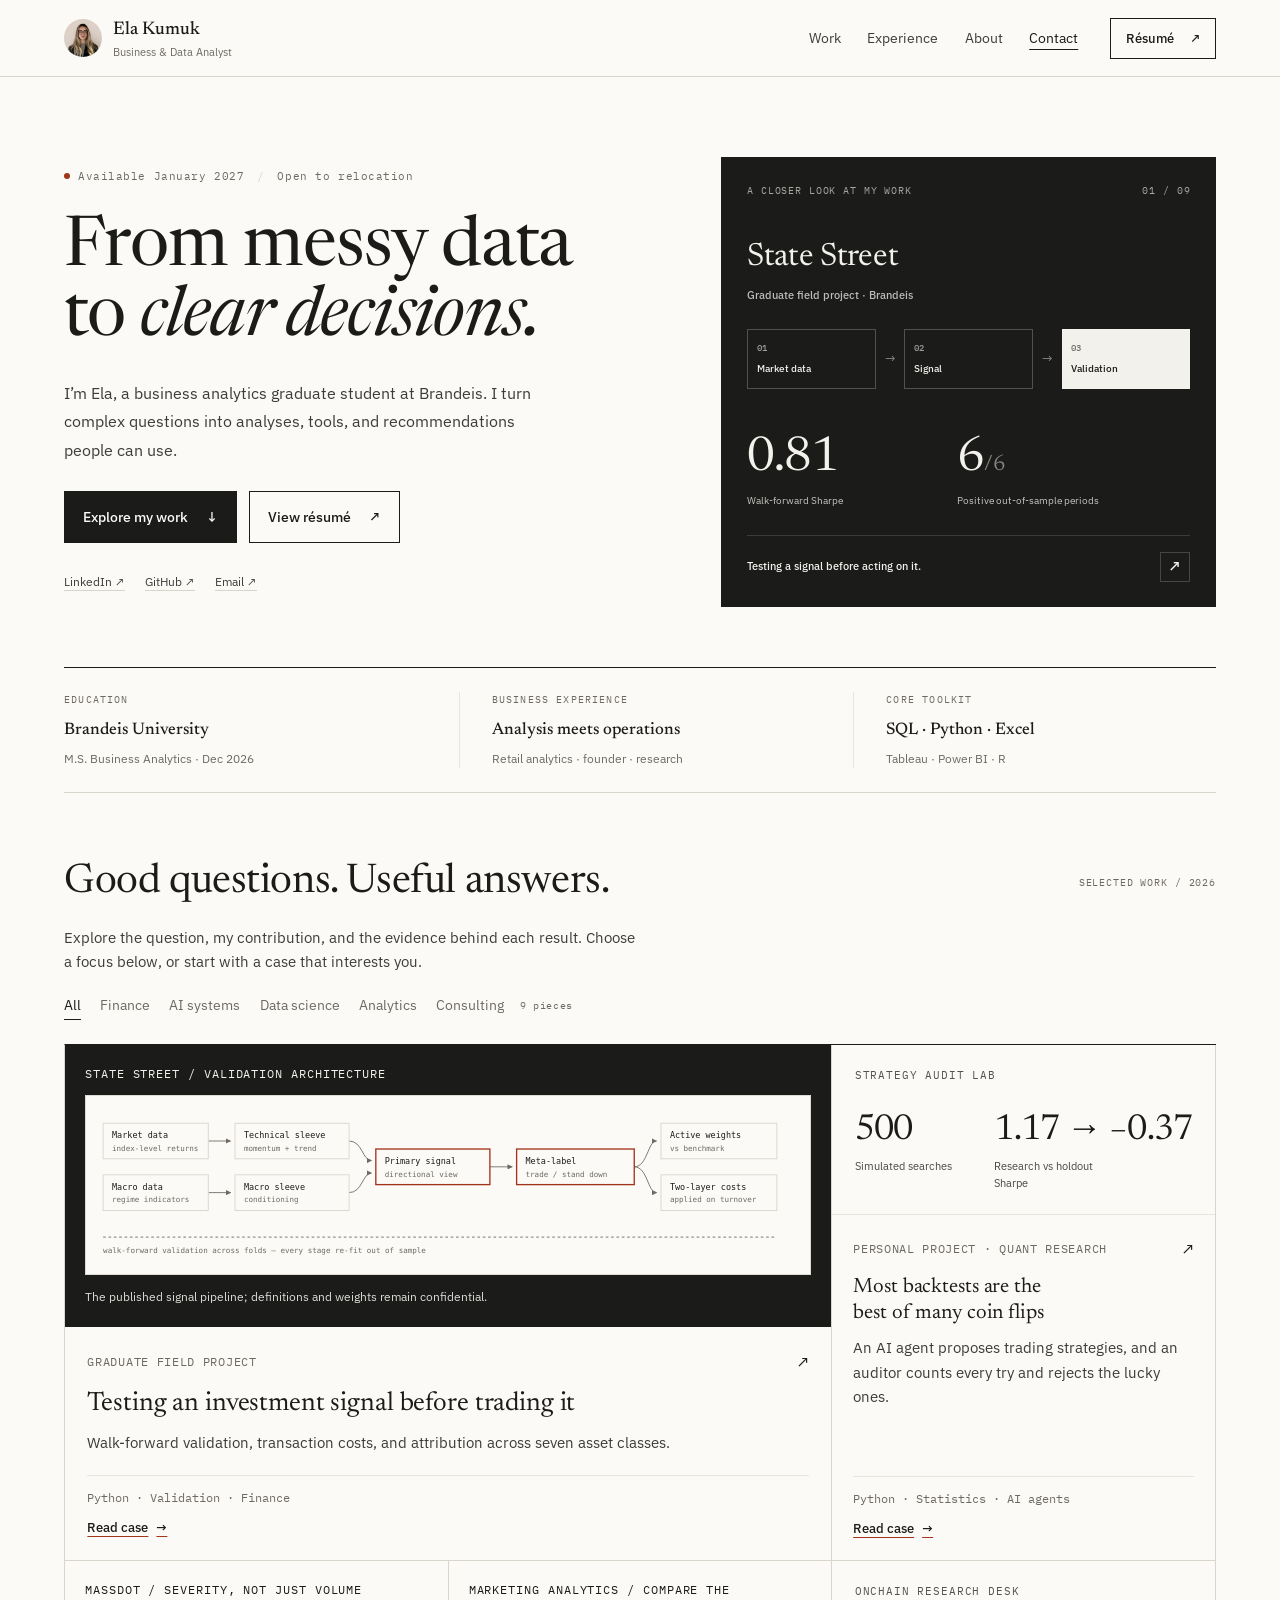
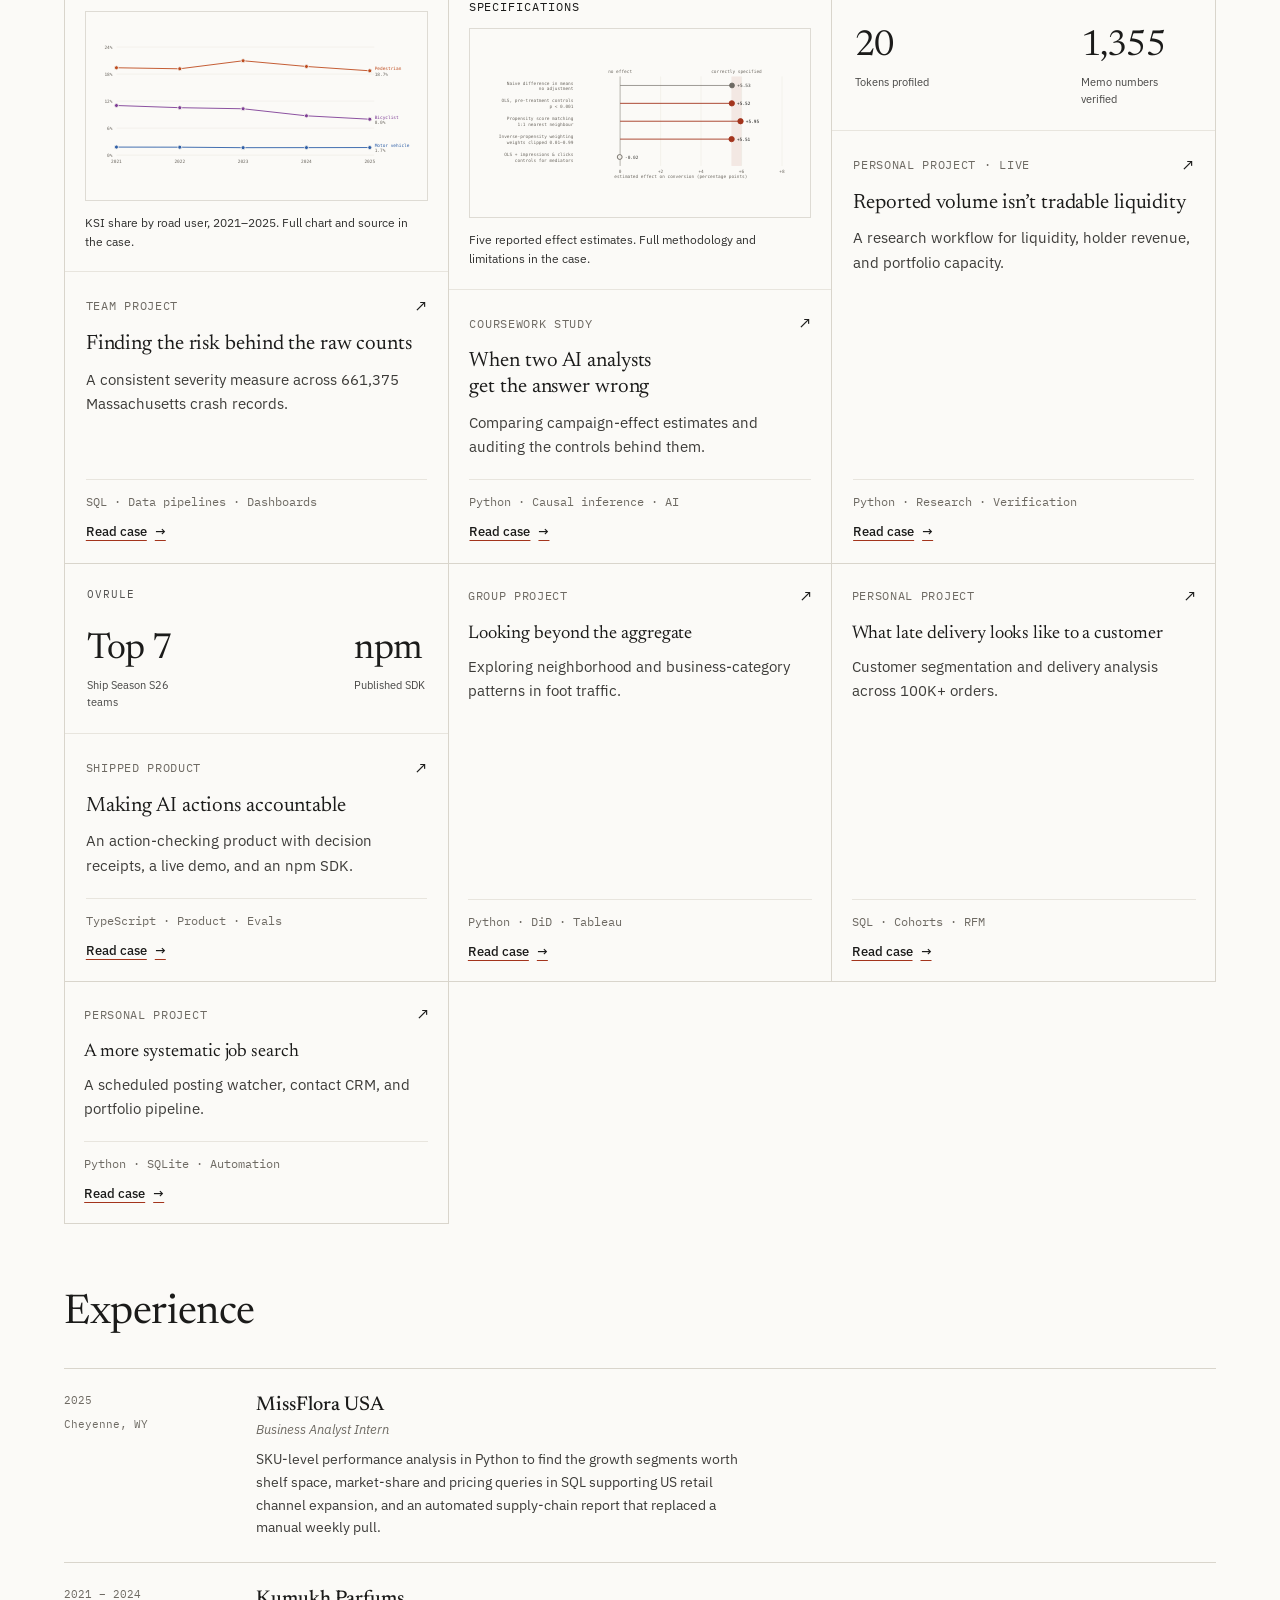
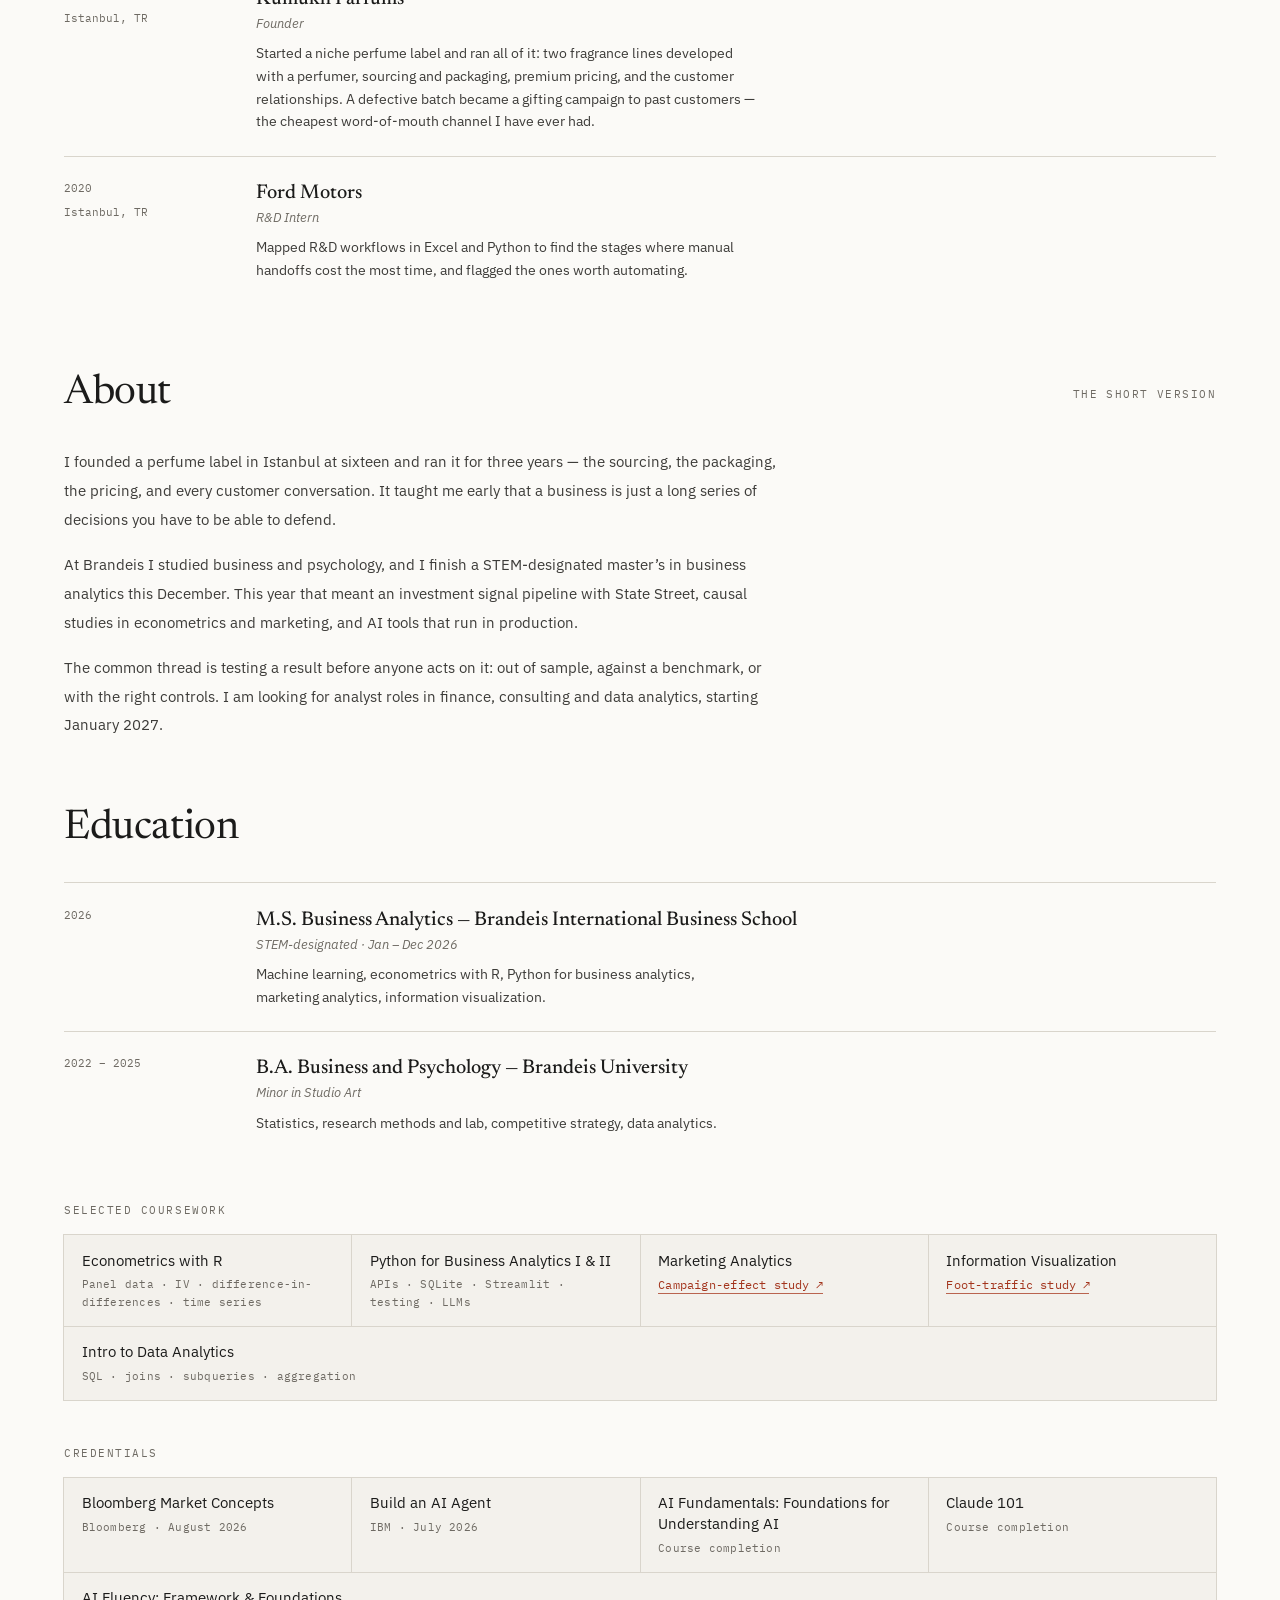
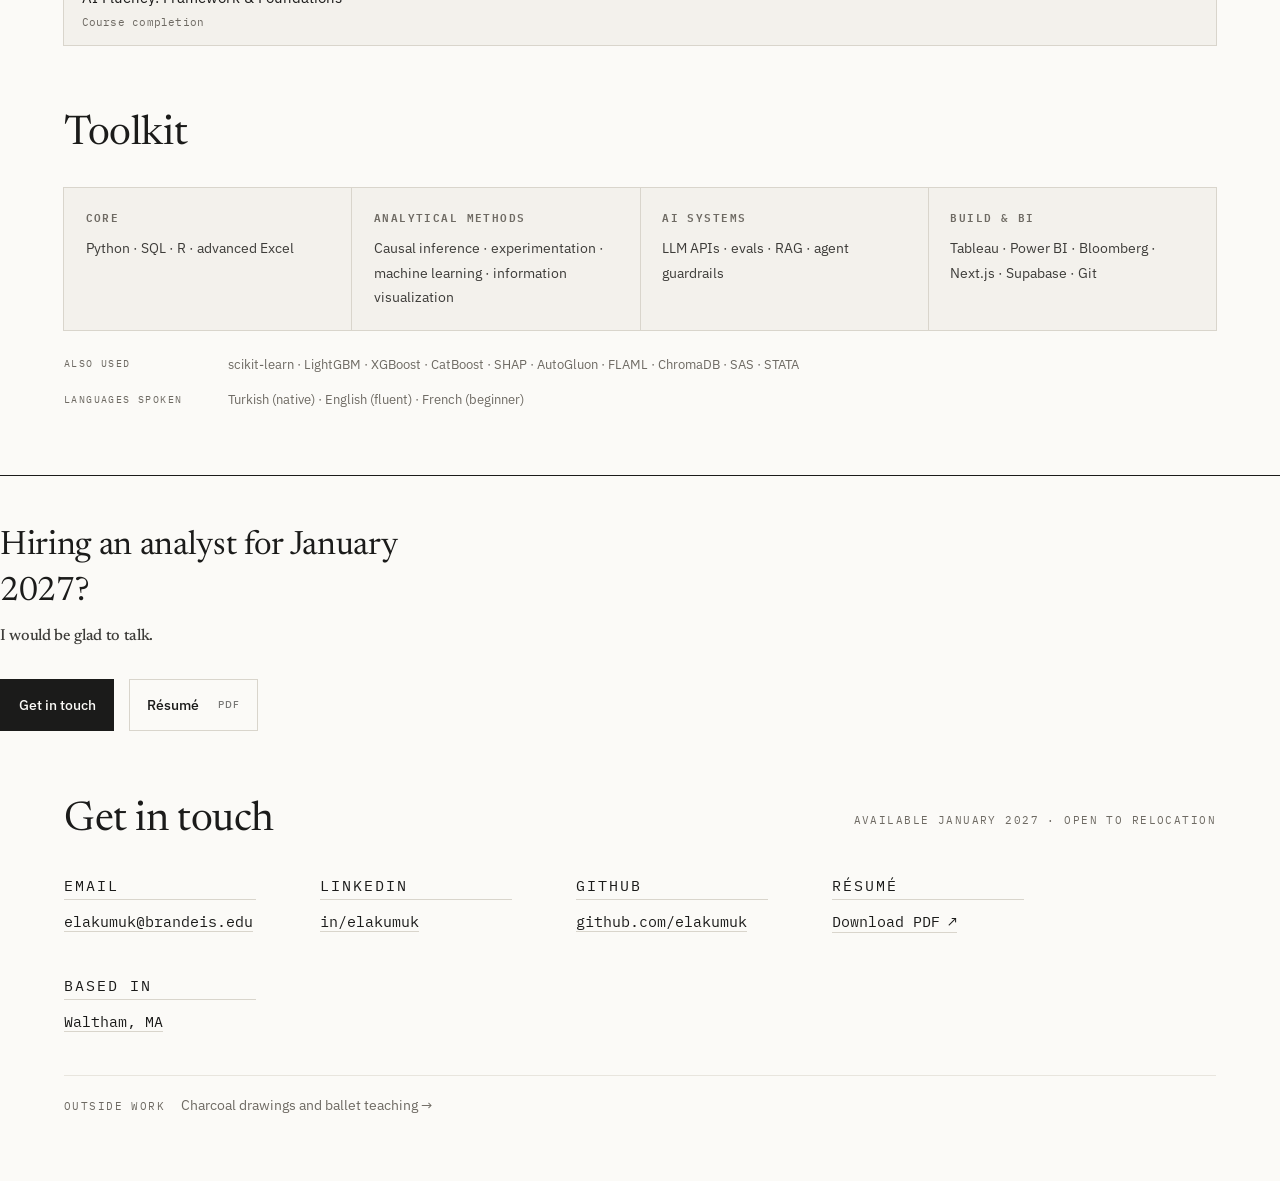
==== commit 87648e60: "Add selected coursework; host RESUME NOV2026 Co-Authored-By: Claude Opus 5.5 <noreply@anthropic.com>" ====
--- a/index.html
+++ b/index.html
@@ -176,6 +176,19 @@
           <p class="sub">Minor in Studio Art</p>
           <p>Statistics, research methods and lab, competitive strategy, data analytics.</p></div>
       </div>
+      <h3 class="sub-head">Selected coursework</h3>
+      <ul class="creds">
+        <li><span class="creds__n">Econometrics with R</span>
+            <span class="creds__m">Panel data &middot; IV &middot; difference-in-differences &middot; time series</span></li>
+        <li><span class="creds__n">Python for Business Analytics I &amp; II</span>
+            <span class="creds__m">APIs &middot; SQLite &middot; Streamlit &middot; testing &middot; LLMs</span></li>
+        <li><span class="creds__n">Marketing Analytics</span>
+            <span class="creds__m"><a class="link" href="cases/marketing-analysis.html">Campaign-effect study</a></span></li>
+        <li><span class="creds__n">Information Visualization</span>
+            <span class="creds__m"><a class="link" href="cases/foot-traffic.html">Foot-traffic study</a></span></li>
+        <li><span class="creds__n">Intro to Data Analytics</span>
+            <span class="creds__m">SQL &middot; joins &middot; subqueries &middot; aggregation</span></li>
+      </ul>
       <h3 class="sub-head">Credentials</h3>
       <ul class="creds">
         <li><span class="creds__n">Bloomberg Market Concepts</span>
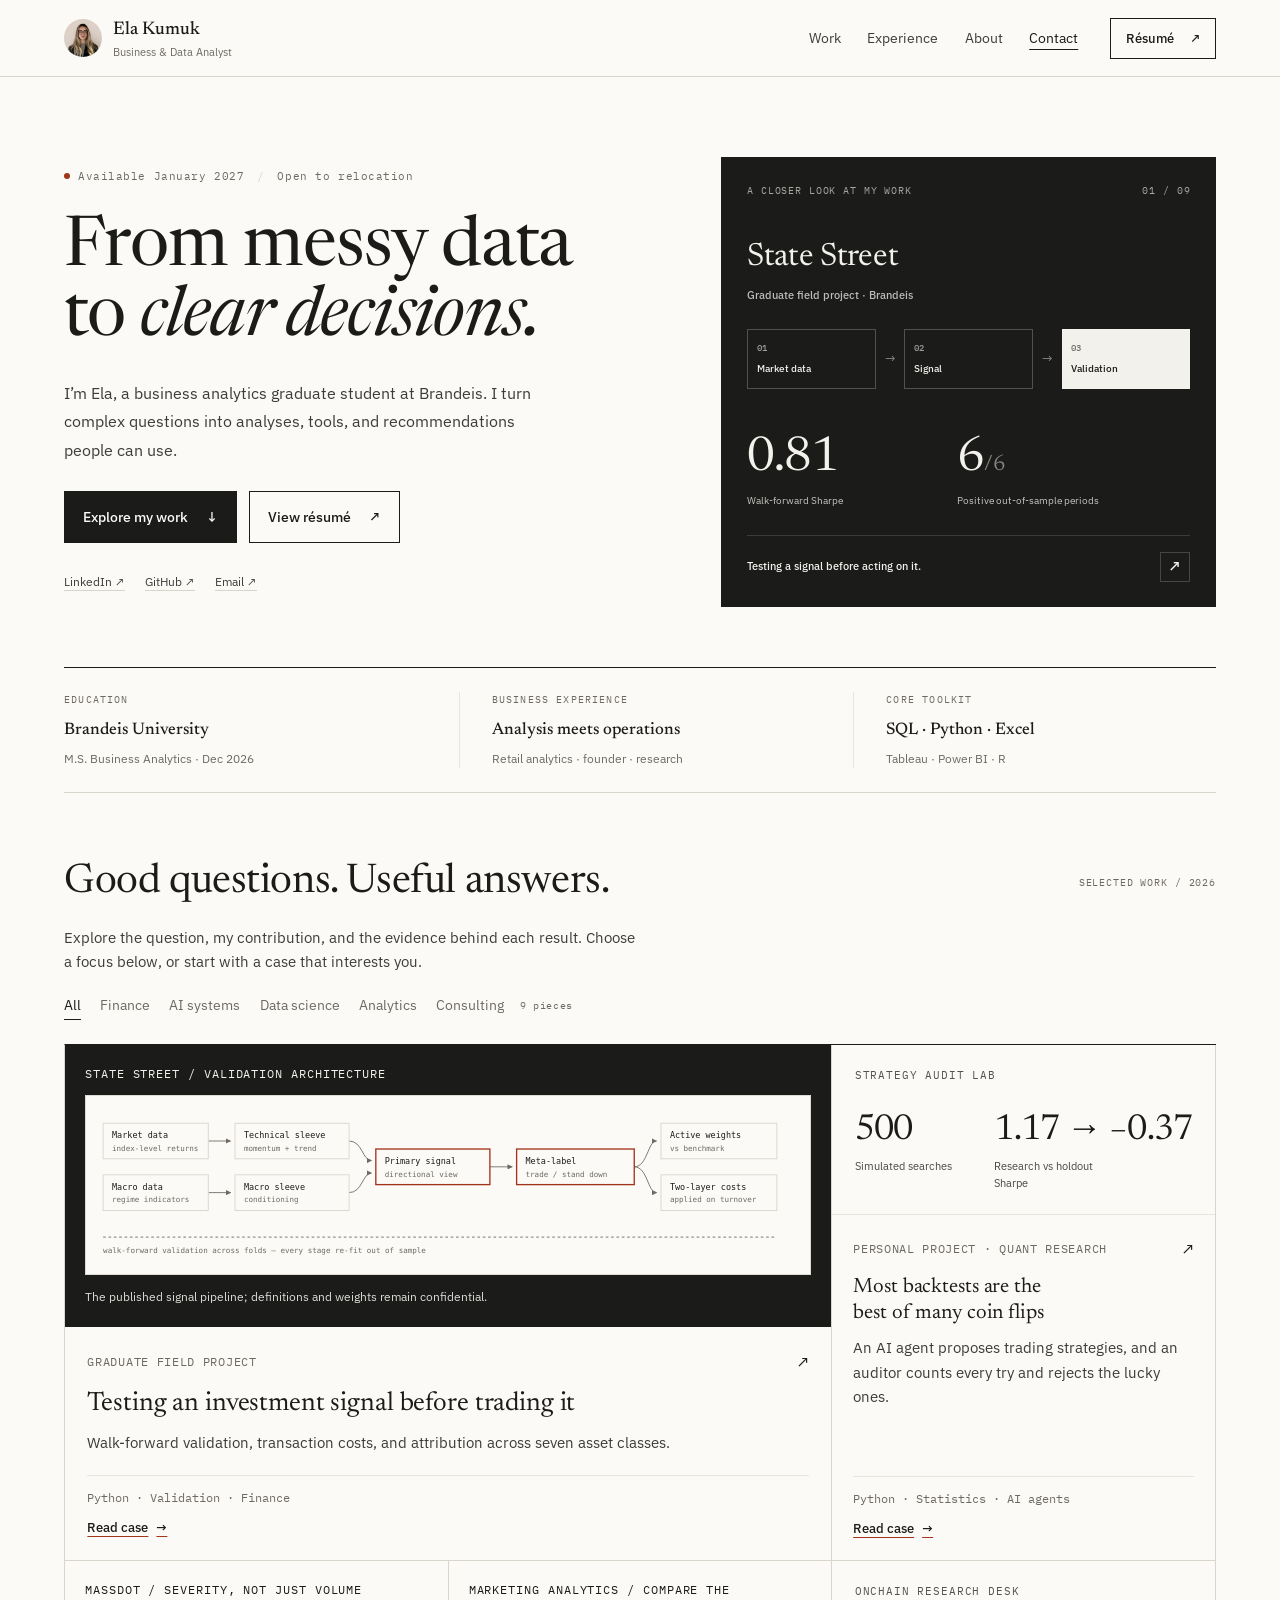
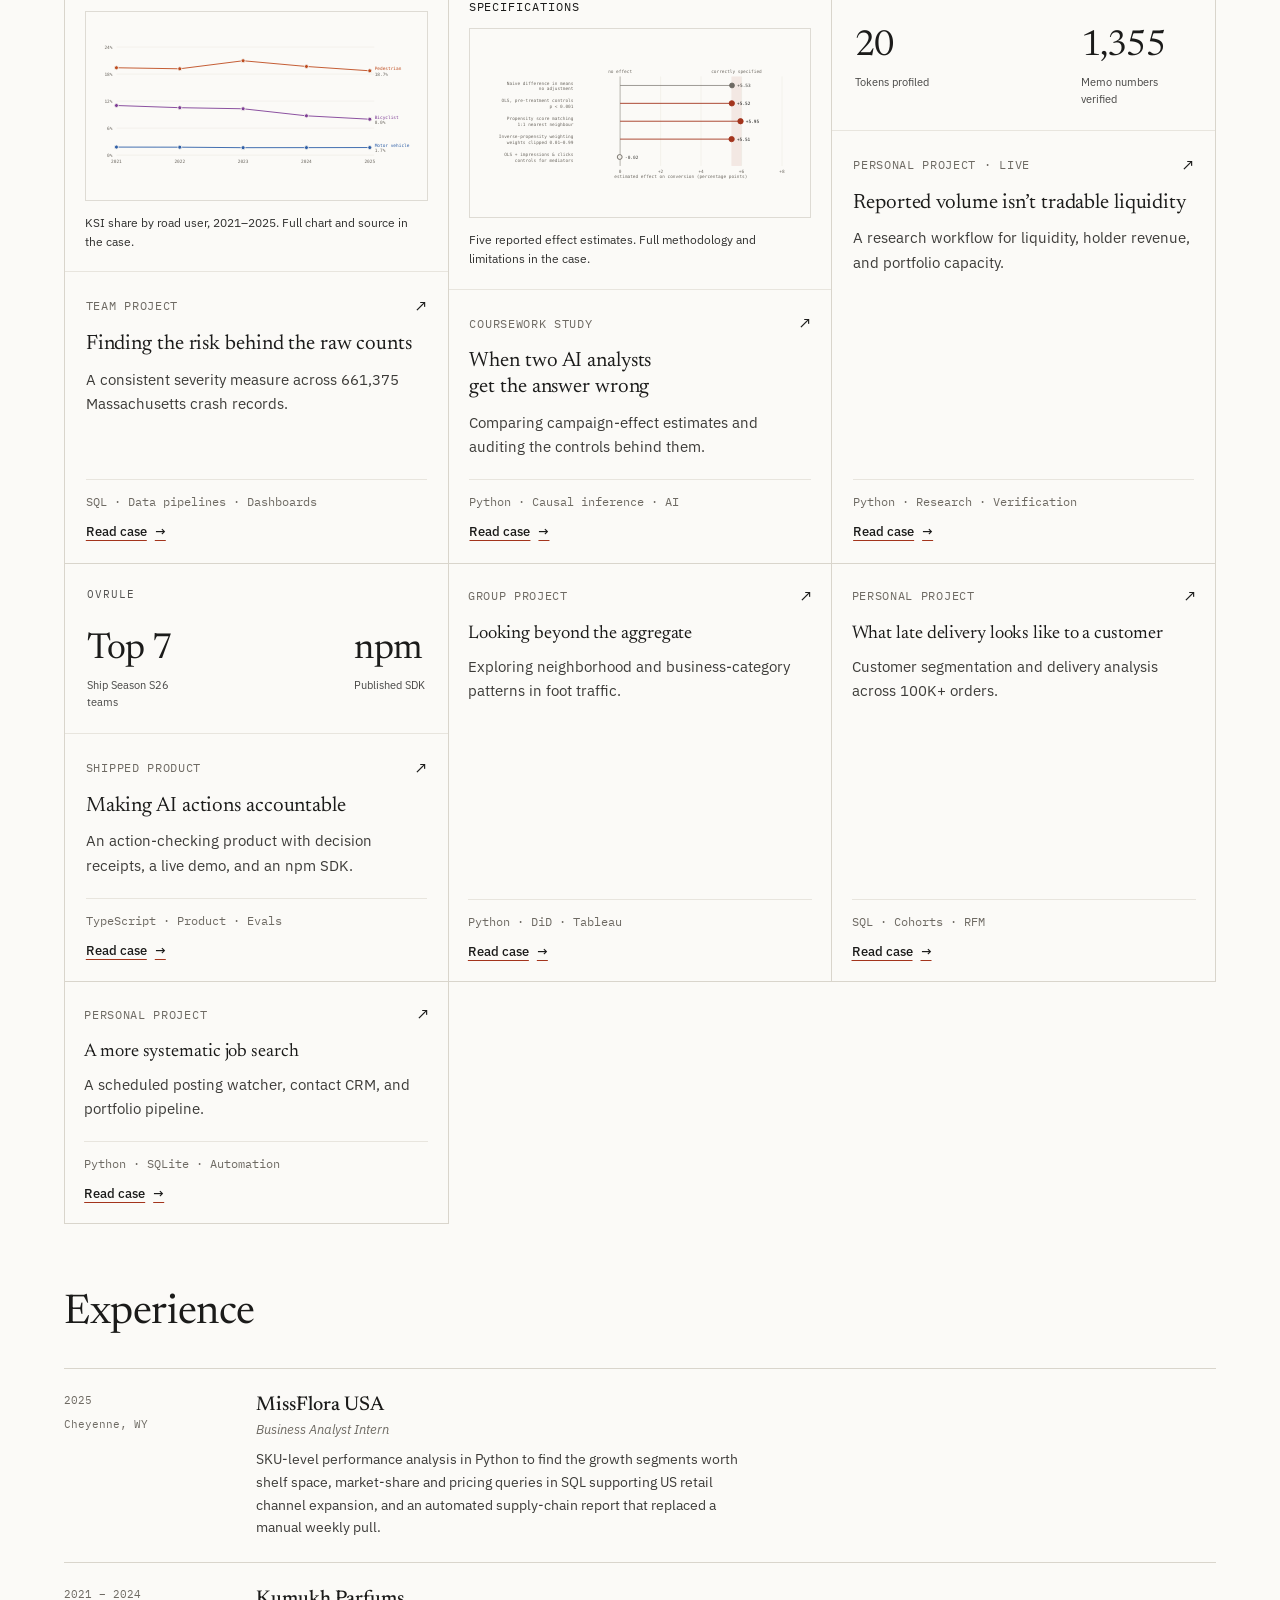
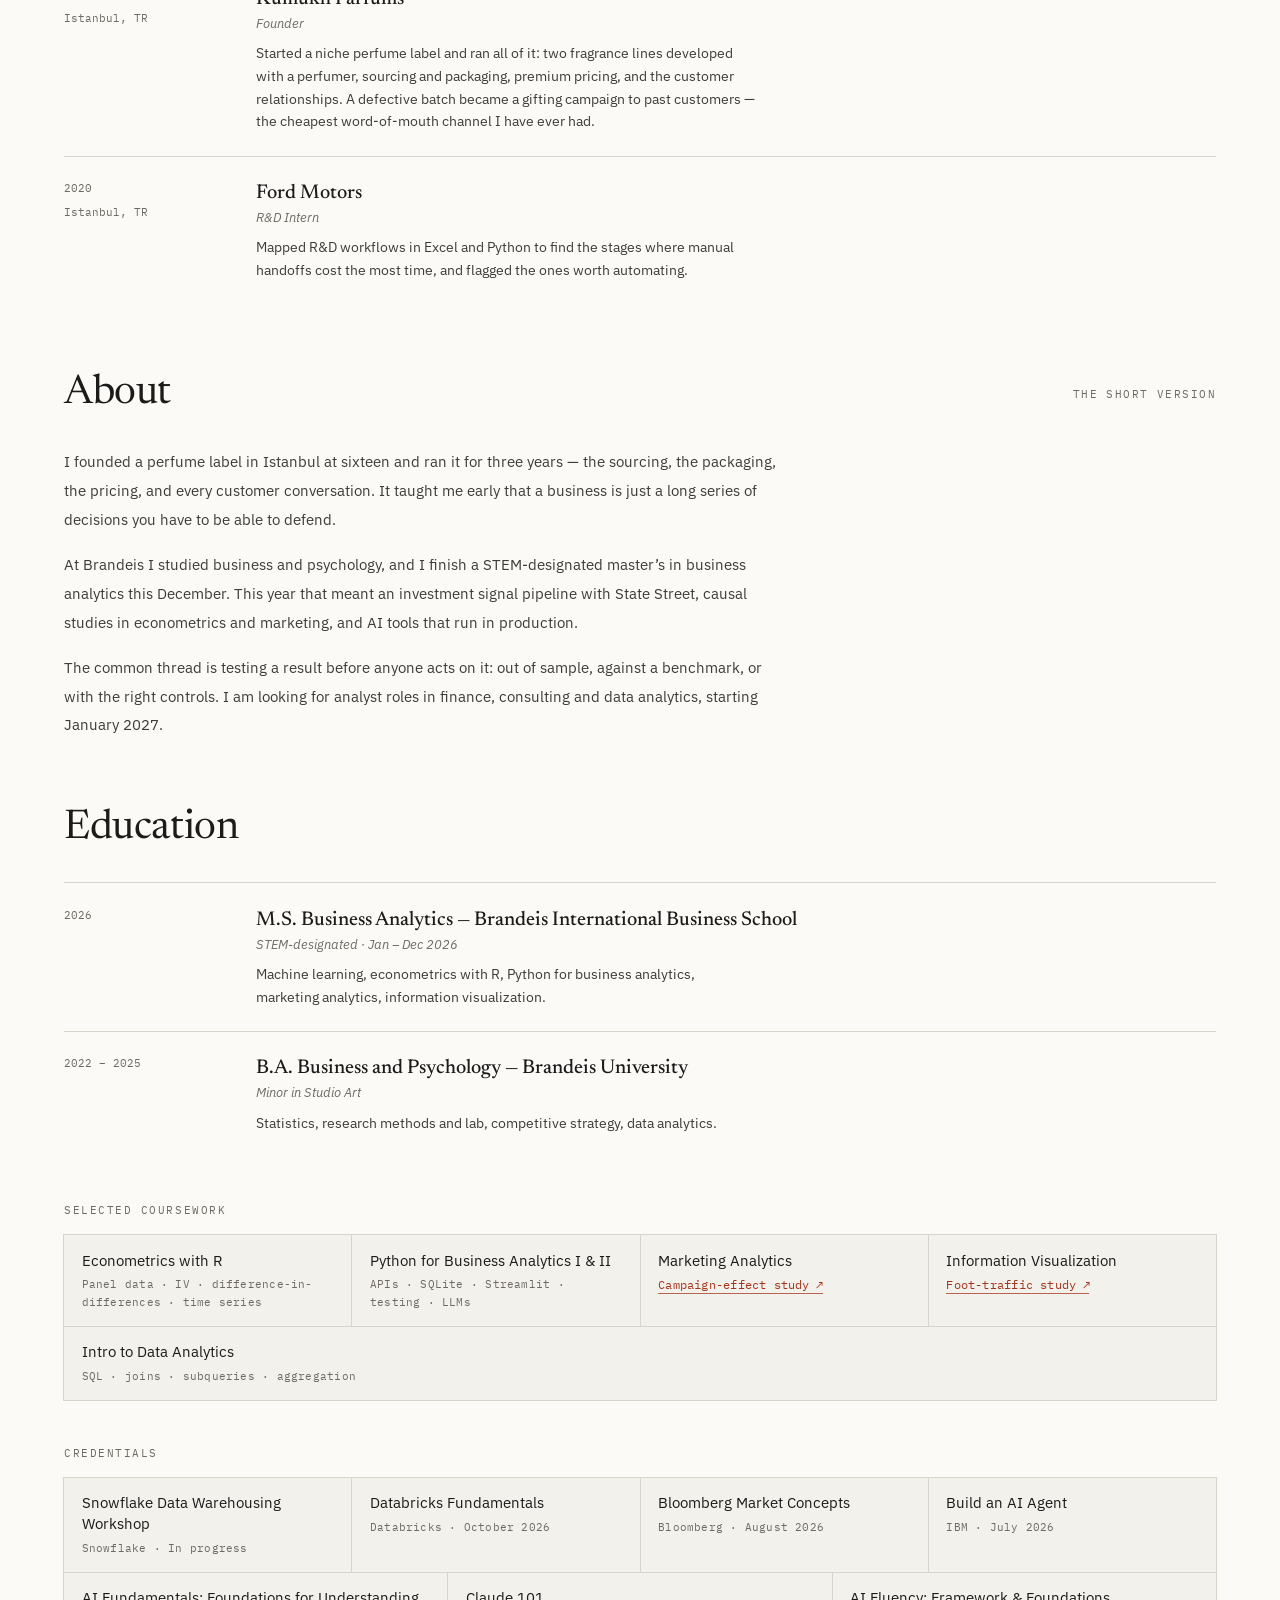
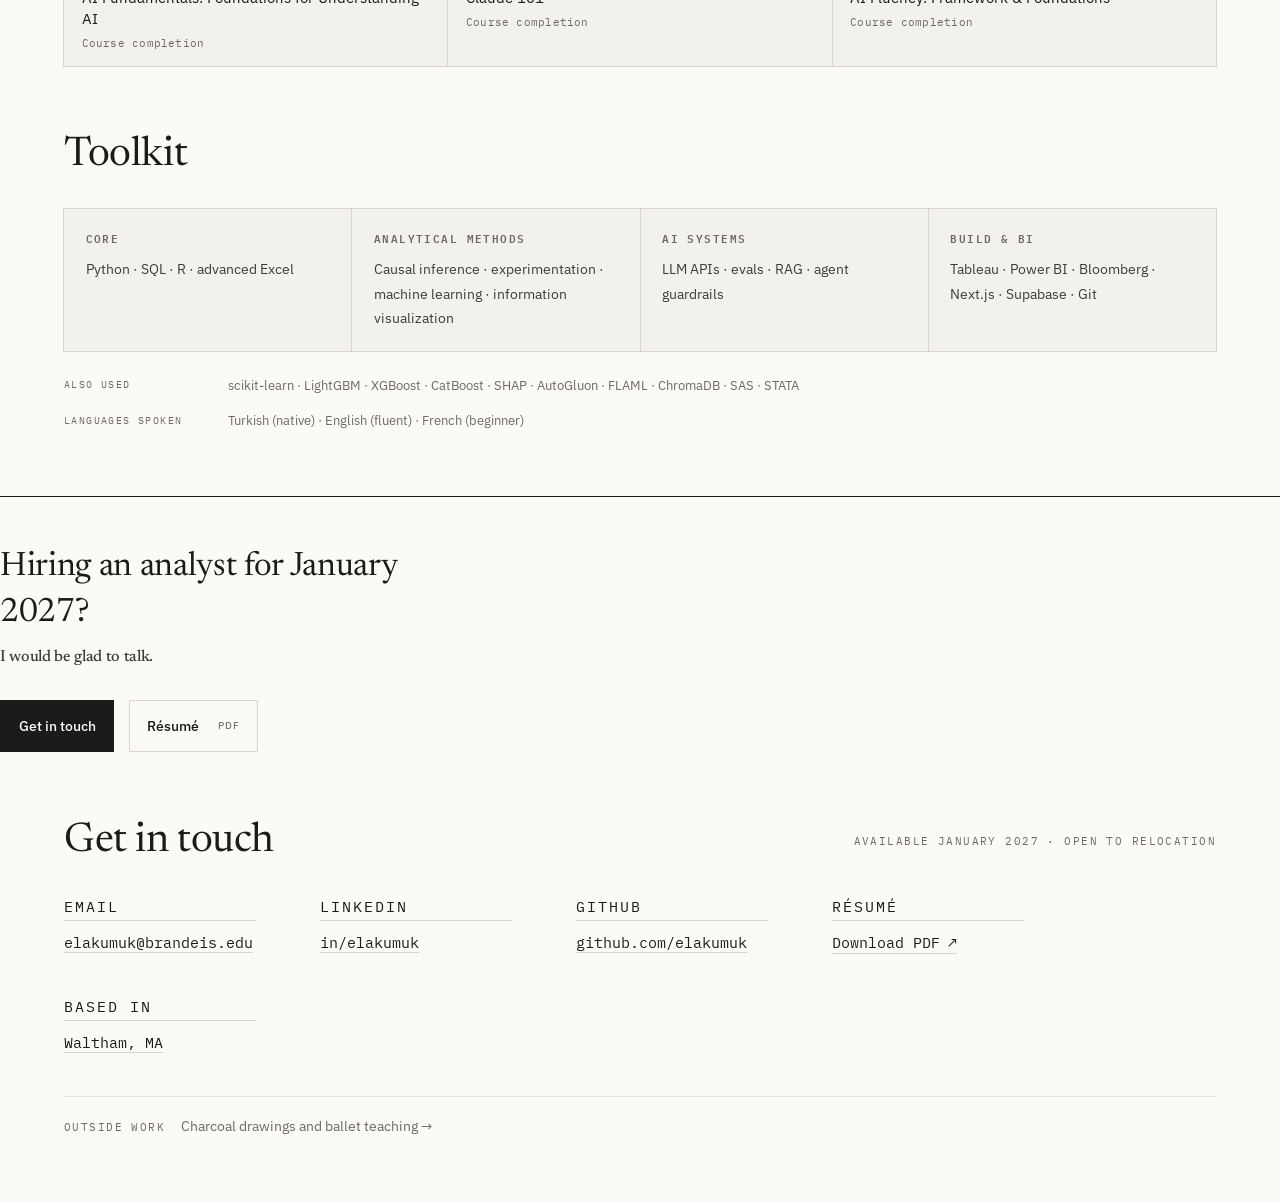
==== commit 7ceae70d: "Add Databricks and Snowflake (in progress) credentials Co-Authored-By: Claude Opus 5.5 <noreply@anth" ====
--- a/index.html
+++ b/index.html
@@ -191,6 +191,10 @@
       </ul>
       <h3 class="sub-head">Credentials</h3>
       <ul class="creds">
+        <li><span class="creds__n">Snowflake Data Warehousing Workshop</span>
+            <span class="creds__m">Snowflake &middot; In progress</span></li>
+        <li><span class="creds__n">Databricks Fundamentals</span>
+            <span class="creds__m">Databricks &middot; October 2026</span></li>
         <li><span class="creds__n">Bloomberg Market Concepts</span>
             <span class="creds__m">Bloomberg &middot; August 2026</span></li>
         <li><span class="creds__n">Build an AI Agent</span>
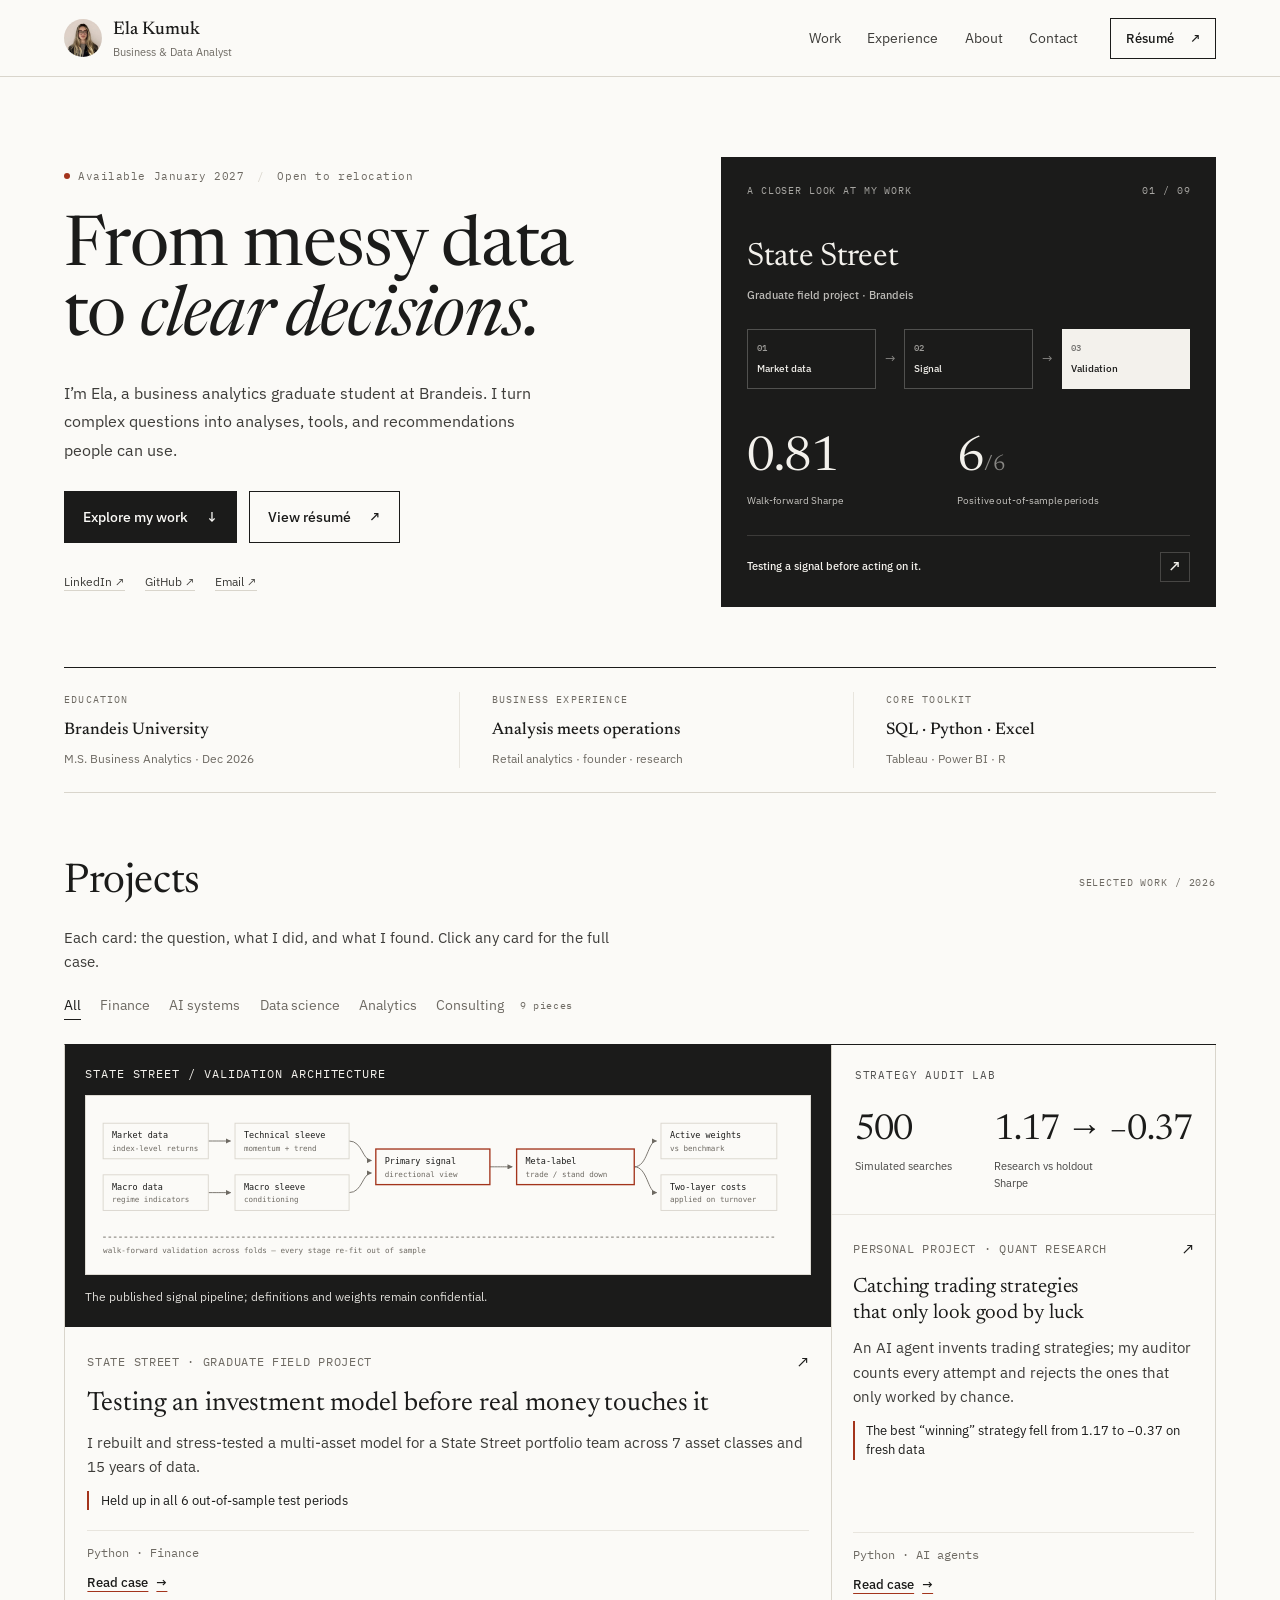
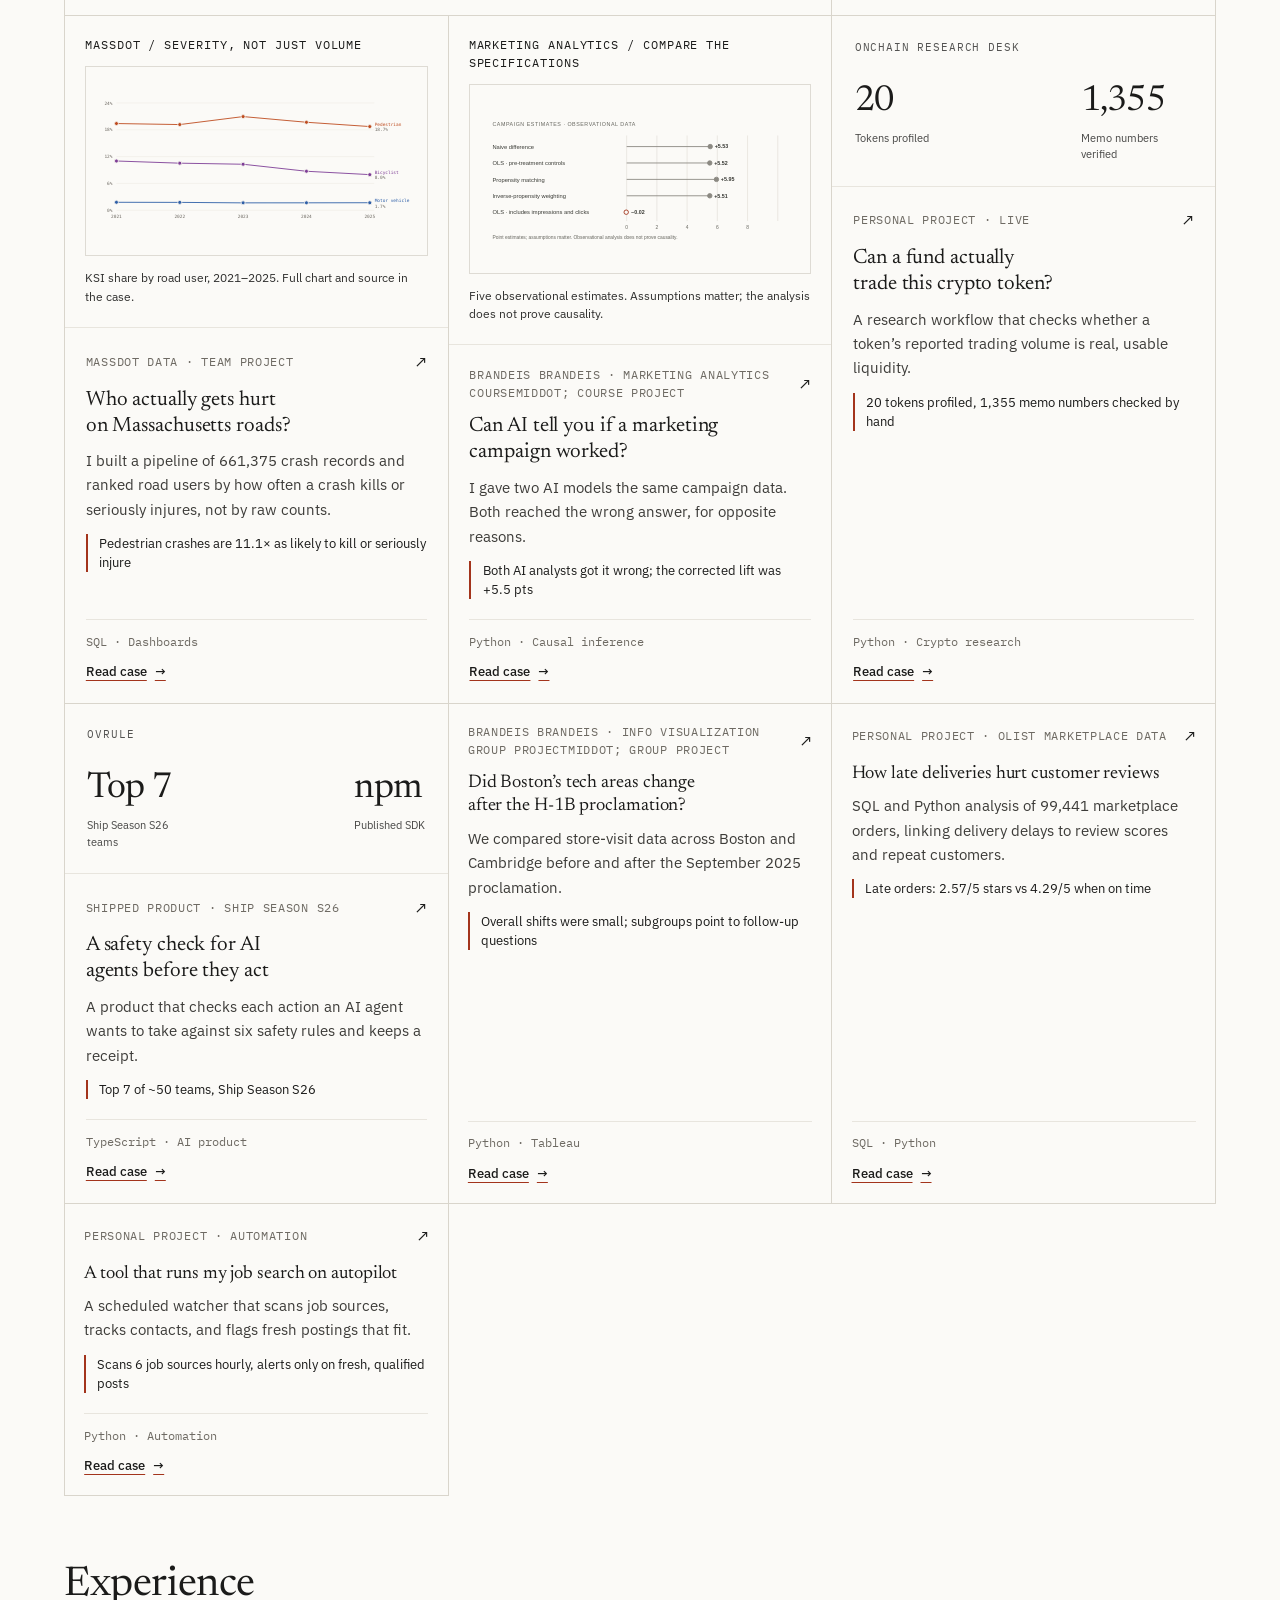
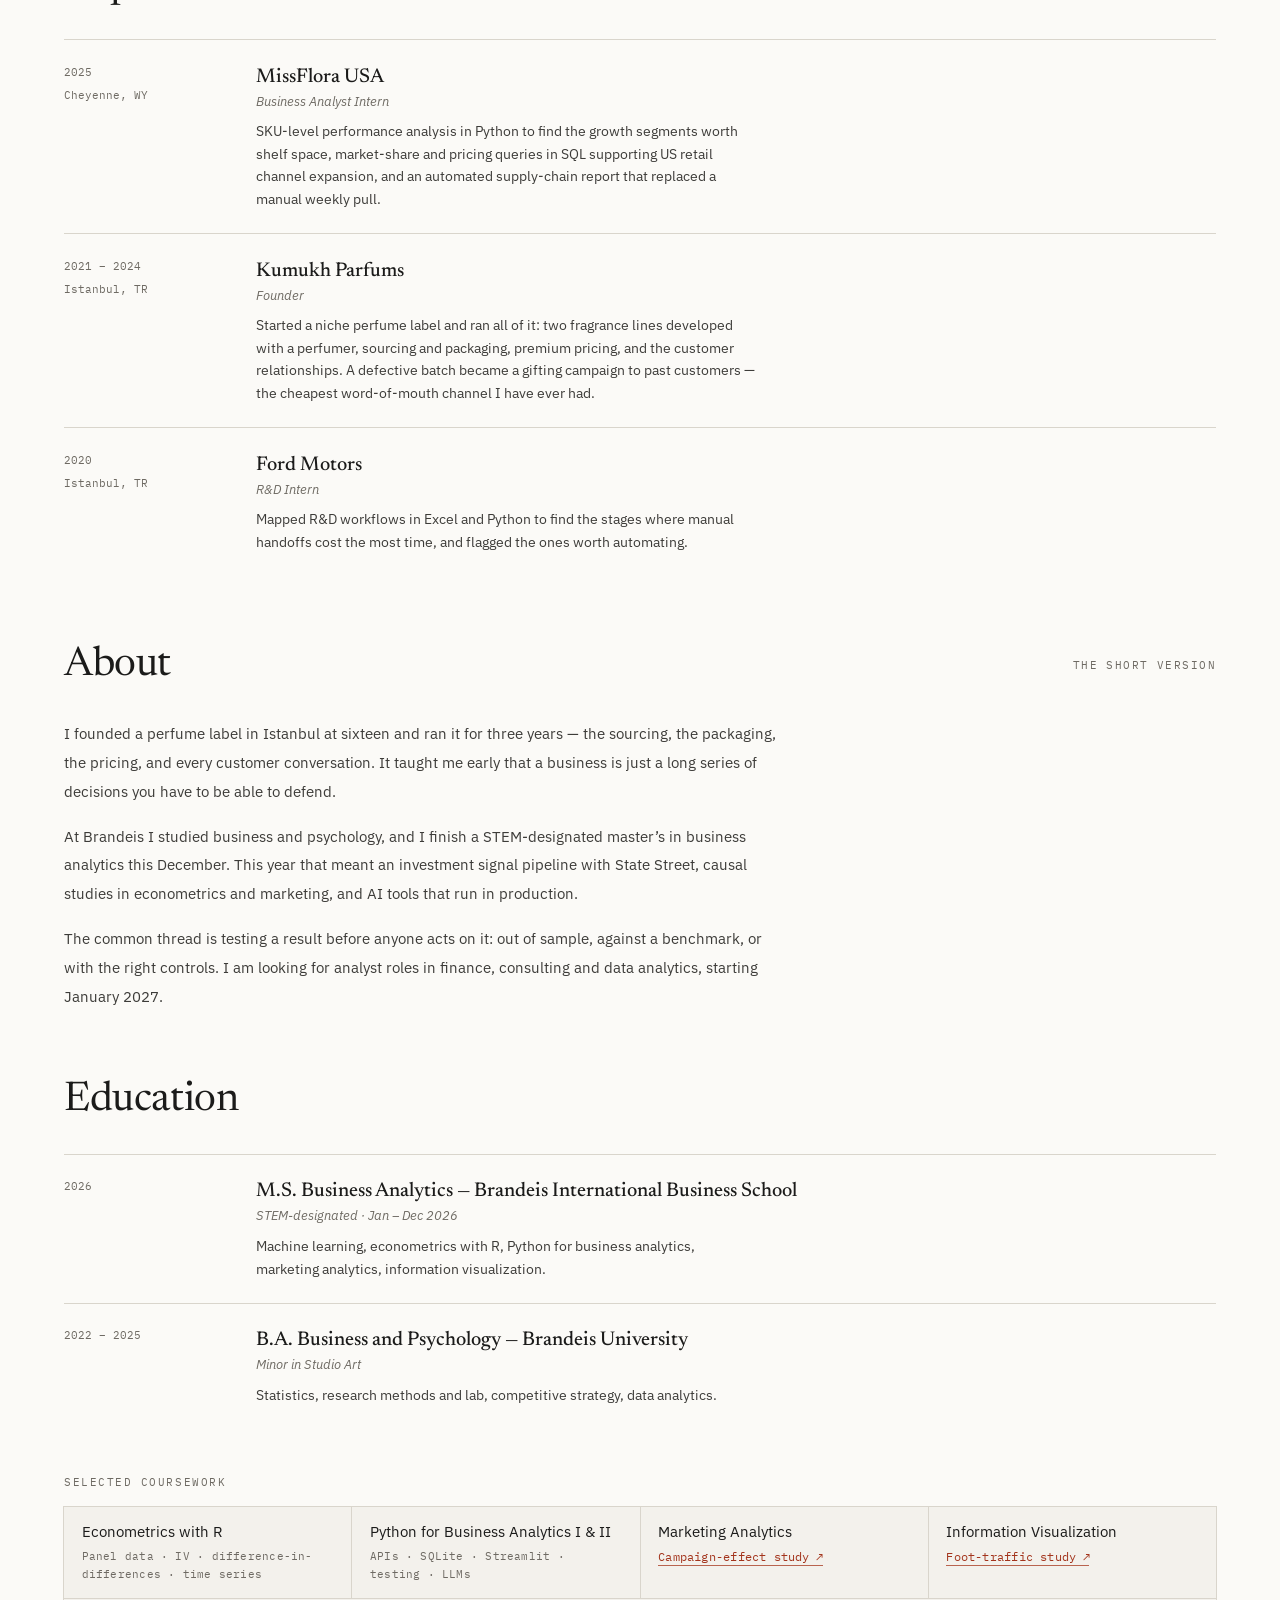
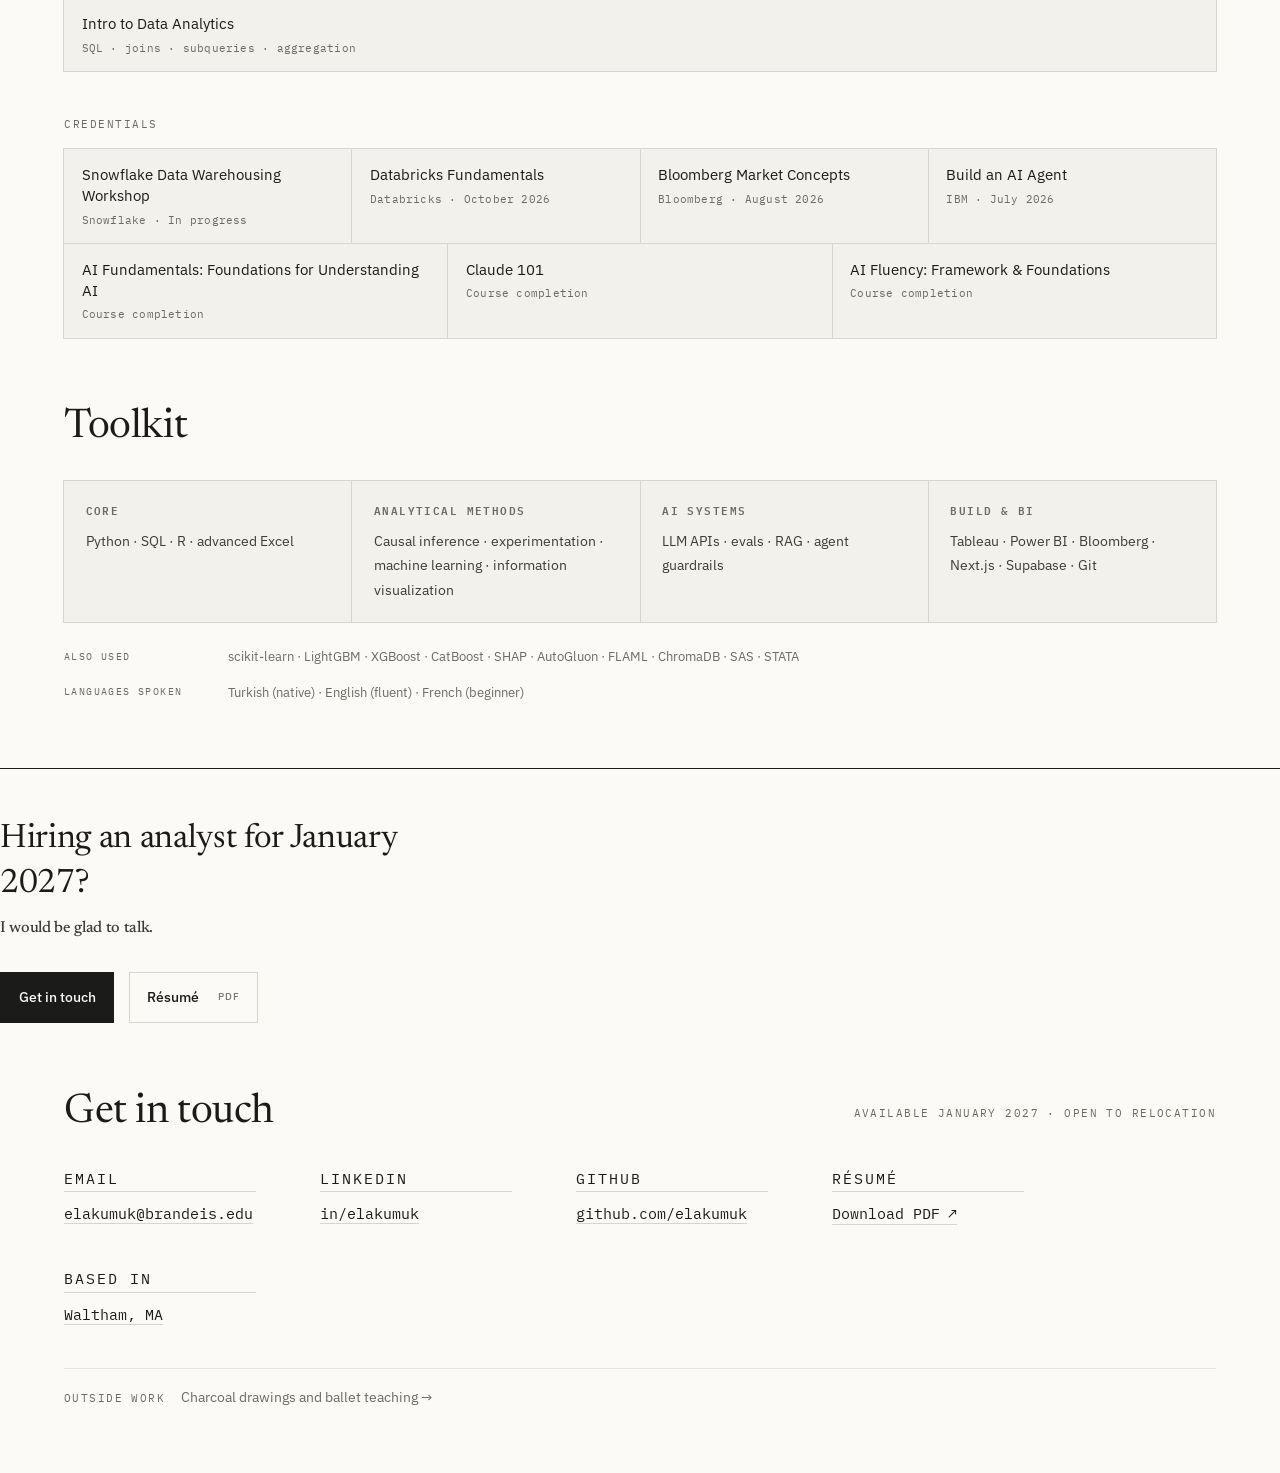
==== commit 8fa0d119: "Rewrite project cards in plain language with a result line Co-Authored-By: Claude Opus 5.5 <noreply@" ====
--- a/index.html
+++ b/index.html
@@ -34,7 +34,7 @@
 <link rel="preconnect" href="https://fonts.gstatic.com" crossorigin>
 <link rel="stylesheet" href="https://fonts.googleapis.com/css2?family=IBM+Plex+Mono:wght@400;500&family=IBM+Plex+Sans:ital,wght@0,400;0,500;0,600;1,400&family=Newsreader:ital,opsz,wght@0,6..72,400;0,6..72,500;1,6..72,400;1,6..72,500&display=swap">
 <link rel="stylesheet" href="styles.css?v=248fb2e380863d8f">
-<link rel="stylesheet" href="design.css?v=91268728a7fa85d9">
+<link rel="stylesheet" href="design.css?v=8a5e0e1926fa14d7">
 </head>
 <body>
 
@@ -84,10 +84,9 @@
     <!-- ═══════════ SELECTED WORK ═══════════ -->
     <section class="section" id="work">
       <div class="section__head">
-        <h2>Good questions. Useful answers.</h2><span class="section-kicker">Selected work / 2026</span>
-      </div>
-      <p class="section__deck">Explore the question, my contribution, and the evidence behind each result.
-        Choose a focus below, or start with a case that interests you.</p>
+        <h2>Projects</h2><span class="section-kicker">Selected work / 2026</span>
+      </div>
+      <p class="section__deck">Each card: the question, what I did, and what I found. Click any card for the full case.</p>
 
       <!-- Every piece declares its tracks in data-tracks; this control reads them, so a
            reader can cut the section down to the kind of role they are hiring for.
@@ -102,15 +101,15 @@
       <!-- The ledger: every piece in one line, first read against what held up.
            It is the navigation for the section and the thesis of the site at once. -->
 <div class="ledger project-grid" id="ledger"><ol class="ledger__list">
-<li class="ledger__row project-card--featured" data-ltracks="finance ds consulting" data-tracks="finance ds consulting"><a class="project-card" href="cases/state-street.html"><div class="project-visual project-visual--signal project-visual--output"><div class="visual-label">State Street / Validation architecture</div><img class="work-output" src="assets/previews/pipeline.svg" alt="The published signal pipeline; definitions and weights remain confidential." width="720" height="300" loading="lazy"><p class="output-caption">The published signal pipeline; definitions and weights remain confidential.</p></div><div class="project-card__body"><div class="project-card__meta"><span>Graduate field project</span><span class="project-card__arrow" aria-hidden="true">&nearr;</span></div><h3>Testing an investment signal before trading it</h3><p>Walk-forward validation, transaction costs, and attribution across seven asset classes.</p><div class="project-card__footer"><span>Python &middot; Validation &middot; Finance</span><span class="project-card__read">Read case <span aria-hidden="true">&rarr;</span></span></div></div></a></li>
-<li class="ledger__row" data-ltracks="finance ds ai" data-tracks="finance ds ai"><a class="project-card" href="cases/strategy-audit-lab.html"><div class="project-visual project-visual--liquidity" aria-hidden="true"><div class="visual-label">Strategy audit lab</div><div class="visual-stats"><div><strong>500</strong><span>Simulated searches</span></div><div><strong>1.17 &rarr; &minus;0.37</strong><span>Research vs holdout Sharpe</span></div></div><span class="visual-grid"></span></div><div class="project-card__body"><div class="project-card__meta"><span>Personal project · quant research</span><span class="project-card__arrow" aria-hidden="true">&nearr;</span></div><h3>Most backtests are the best of many coin flips</h3><p>An AI agent proposes trading strategies, and an auditor counts every try and rejects the lucky ones.</p><div class="project-card__footer"><span>Python &middot; Statistics &middot; AI agents</span><span class="project-card__read">Read case <span aria-hidden="true">&rarr;</span></span></div></div></a></li>
-<li class="ledger__row" data-ltracks="analytics consulting ds" data-tracks="analytics consulting ds"><a class="project-card" href="cases/crash-intelligence.html"><div class="project-visual project-visual--crash project-visual--output"><div class="visual-label">MassDOT / Severity, not just volume</div><img class="work-output" src="assets/previews/crash.svg" alt="KSI share by road user, 2021–2025. Full chart and source in the case." width="720" height="300" loading="lazy"><p class="output-caption">KSI share by road user, 2021–2025. Full chart and source in the case.</p></div><div class="project-card__body"><div class="project-card__meta"><span>Team project</span><span class="project-card__arrow" aria-hidden="true">&nearr;</span></div><h3>Finding the risk behind the raw counts</h3><p>A consistent severity measure across 661,375 Massachusetts crash records.</p><div class="project-card__footer"><span>SQL &middot; Data pipelines &middot; Dashboards</span><span class="project-card__read">Read case <span aria-hidden="true">&rarr;</span></span></div></div></a></li>
-<li class="ledger__row" data-ltracks="ds analytics consulting ai" data-tracks="ds analytics consulting ai"><a class="project-card" href="cases/marketing-analysis.html"><div class="project-visual project-visual--marketing project-visual--output"><div class="visual-label">Marketing analytics / Compare the specifications</div><img class="work-output" src="assets/previews/marketing.svg" alt="Five reported effect estimates. Full methodology and limitations in the case." width="720" height="300" loading="lazy"><p class="output-caption">Five reported effect estimates. Full methodology and limitations in the case.</p></div><div class="project-card__body"><div class="project-card__meta"><span>Coursework study</span><span class="project-card__arrow" aria-hidden="true">&nearr;</span></div><h3>When two AI analysts get the answer wrong</h3><p>Comparing campaign-effect estimates and auditing the controls behind them.</p><div class="project-card__footer"><span>Python &middot; Causal inference &middot; AI</span><span class="project-card__read">Read case <span aria-hidden="true">&rarr;</span></span></div></div></a></li>
-<li class="ledger__row" data-ltracks="finance ds analytics ai" data-tracks="finance ds analytics ai"><a class="project-card" href="cases/onchain-research.html"><div class="project-visual project-visual--liquidity" aria-hidden="true"><div class="visual-label">Onchain research desk</div><div class="visual-stats"><div><strong>20</strong><span>Tokens profiled</span></div><div><strong>1,355</strong><span>Memo numbers verified</span></div></div><span class="visual-grid"></span></div><div class="project-card__body"><div class="project-card__meta"><span>Personal project · live</span><span class="project-card__arrow" aria-hidden="true">&nearr;</span></div><h3>Reported volume isn’t tradable liquidity</h3><p>A research workflow for liquidity, holder revenue, and portfolio capacity.</p><div class="project-card__footer"><span>Python &middot; Research &middot; Verification</span><span class="project-card__read">Read case <span aria-hidden="true">&rarr;</span></span></div></div></a></li>
-<li class="ledger__row" data-ltracks="ai ds" data-tracks="ai ds"><a class="project-card" href="cases/ovrule.html"><div class="project-visual project-visual--product" aria-hidden="true"><div class="visual-label">Ovrule</div><div class="visual-stats"><div><strong>Top 7</strong><span>Ship Season S26 teams</span></div><div><strong>npm</strong><span>Published SDK</span></div></div><span class="visual-grid"></span></div><div class="project-card__body"><div class="project-card__meta"><span>Shipped product</span><span class="project-card__arrow" aria-hidden="true">&nearr;</span></div><h3>Making AI actions accountable</h3><p>An action-checking product with decision receipts, a live demo, and an npm SDK.</p><div class="project-card__footer"><span>TypeScript &middot; Product &middot; Evals</span><span class="project-card__read">Read case <span aria-hidden="true">&rarr;</span></span></div></div></a></li>
-<li class="ledger__row ledger__row--sm" data-ltracks="analytics consulting ds" data-tracks="analytics consulting ds"><a class="project-card" href="cases/foot-traffic.html"><div class="project-card__body"><div class="project-card__meta"><span>Group project</span><span class="project-card__arrow" aria-hidden="true">&nearr;</span></div><h3>Looking beyond the aggregate</h3><p>Exploring neighborhood and business-category patterns in foot traffic.</p><div class="project-card__footer"><span>Python &middot; DiD &middot; Tableau</span><span class="project-card__read">Read case <span aria-hidden="true">&rarr;</span></span></div></div></a></li>
-<li class="ledger__row ledger__row--sm" data-ltracks="analytics consulting" data-tracks="analytics consulting"><a class="project-card" href="cases/olist.html"><div class="project-card__body"><div class="project-card__meta"><span>Personal project</span><span class="project-card__arrow" aria-hidden="true">&nearr;</span></div><h3>What late delivery looks like to a customer</h3><p>Customer segmentation and delivery analysis across 100K+ orders.</p><div class="project-card__footer"><span>SQL &middot; Cohorts &middot; RFM</span><span class="project-card__read">Read case <span aria-hidden="true">&rarr;</span></span></div></div></a></li>
-<li class="ledger__row ledger__row--sm" data-ltracks="ai" data-tracks="ai"><a class="project-card" href="cases/jobhunter.html"><div class="project-card__body"><div class="project-card__meta"><span>Personal project</span><span class="project-card__arrow" aria-hidden="true">&nearr;</span></div><h3>A more systematic job search</h3><p>A scheduled posting watcher, contact CRM, and portfolio pipeline.</p><div class="project-card__footer"><span>Python &middot; SQLite &middot; Automation</span><span class="project-card__read">Read case <span aria-hidden="true">&rarr;</span></span></div></div></a></li>
+<li class="ledger__row project-card--featured" data-ltracks="finance ds consulting" data-tracks="finance ds consulting"><a class="project-card" href="cases/state-street.html"><div class="project-visual project-visual--signal project-visual--output"><div class="visual-label">State Street / Validation architecture</div><img class="work-output" src="assets/previews/pipeline.svg" alt="The published signal pipeline; definitions and weights remain confidential." width="720" height="300" loading="lazy"><p class="output-caption">The published signal pipeline; definitions and weights remain confidential.</p></div><div class="project-card__body"><div class="project-card__meta"><span>State Street &middot; Graduate field project</span><span class="project-card__arrow" aria-hidden="true">&nearr;</span></div><h3>Testing an investment model before real money touches it</h3><p>I rebuilt and stress-tested a multi-asset model for a State Street portfolio team across 7 asset classes and 15 years of data.</p><p class="project-card__result">Held up in all 6 out-of-sample test periods</p><div class="project-card__footer"><span>Python &middot; Finance</span><span class="project-card__read">Read case <span aria-hidden="true">&rarr;</span></span></div></div></a></li>
+<li class="ledger__row" data-ltracks="finance ds ai" data-tracks="finance ds ai"><a class="project-card" href="cases/strategy-audit-lab.html"><div class="project-visual project-visual--liquidity" aria-hidden="true"><div class="visual-label">Strategy audit lab</div><div class="visual-stats"><div><strong>500</strong><span>Simulated searches</span></div><div><strong>1.17 &rarr; &minus;0.37</strong><span>Research vs holdout Sharpe</span></div></div><span class="visual-grid"></span></div><div class="project-card__body"><div class="project-card__meta"><span>Personal project &middot; Quant research</span><span class="project-card__arrow" aria-hidden="true">&nearr;</span></div><h3>Catching trading strategies that only look good by luck</h3><p>An AI agent invents trading strategies; my auditor counts every attempt and rejects the ones that only worked by chance.</p><p class="project-card__result">The best &ldquo;winning&rdquo; strategy fell from 1.17 to &minus;0.37 on fresh data</p><div class="project-card__footer"><span>Python &middot; AI agents</span><span class="project-card__read">Read case <span aria-hidden="true">&rarr;</span></span></div></div></a></li>
+<li class="ledger__row" data-ltracks="analytics consulting ds" data-tracks="analytics consulting ds"><a class="project-card" href="cases/crash-intelligence.html"><div class="project-visual project-visual--crash project-visual--output"><div class="visual-label">MassDOT / Severity, not just volume</div><img class="work-output" src="assets/previews/crash.svg" alt="KSI share by road user, 2021–2025. Full chart and source in the case." width="720" height="300" loading="lazy"><p class="output-caption">KSI share by road user, 2021–2025. Full chart and source in the case.</p></div><div class="project-card__body"><div class="project-card__meta"><span>MassDOT data &middot; Team project</span><span class="project-card__arrow" aria-hidden="true">&nearr;</span></div><h3>Who actually gets hurt on Massachusetts roads?</h3><p>I built a pipeline of 661,375 crash records and ranked road users by how often a crash kills or seriously injures, not by raw counts.</p><p class="project-card__result">Pedestrian crashes are 11.1&times; as likely to kill or seriously injure</p><div class="project-card__footer"><span>SQL &middot; Dashboards</span><span class="project-card__read">Read case <span aria-hidden="true">&rarr;</span></span></div></div></a></li>
+<li class="ledger__row" data-ltracks="ds analytics consulting ai" data-tracks="ds analytics consulting ai"><a class="project-card" href="cases/marketing-analysis.html"><div class="project-visual project-visual--marketing project-visual--output"><div class="visual-label">Marketing analytics / Compare the specifications</div><img class="work-output" src="assets/previews/marketing-association.svg" alt="Five observational estimates. Assumptions matter; the analysis does not prove causality." width="720" height="300" loading="lazy"><p class="output-caption">Five observational estimates. Assumptions matter; the analysis does not prove causality.</p></div><div class="project-card__body"><div class="project-card__meta"><span>Brandeis Brandeis &middot; Marketing Analytics coursemiddot; Course project</span><span class="project-card__arrow" aria-hidden="true">&nearr;</span></div><h3>Can AI tell you if a marketing campaign worked?</h3><p>I gave two AI models the same campaign data. Both reached the wrong answer, for opposite reasons.</p><p class="project-card__result">Both AI analysts got it wrong; the corrected lift was +5.5 pts</p><div class="project-card__footer"><span>Python &middot; Causal inference</span><span class="project-card__read">Read case <span aria-hidden="true">&rarr;</span></span></div></div></a></li>
+<li class="ledger__row" data-ltracks="finance ds analytics ai" data-tracks="finance ds analytics ai"><a class="project-card" href="cases/onchain-research.html"><div class="project-visual project-visual--liquidity" aria-hidden="true"><div class="visual-label">Onchain research desk</div><div class="visual-stats"><div><strong>20</strong><span>Tokens profiled</span></div><div><strong>1,355</strong><span>Memo numbers verified</span></div></div><span class="visual-grid"></span></div><div class="project-card__body"><div class="project-card__meta"><span>Personal project &middot; Live</span><span class="project-card__arrow" aria-hidden="true">&nearr;</span></div><h3>Can a fund actually trade this crypto token?</h3><p>A research workflow that checks whether a token&rsquo;s reported trading volume is real, usable liquidity.</p><p class="project-card__result">20 tokens profiled, 1,355 memo numbers checked by hand</p><div class="project-card__footer"><span>Python &middot; Crypto research</span><span class="project-card__read">Read case <span aria-hidden="true">&rarr;</span></span></div></div></a></li>
+<li class="ledger__row" data-ltracks="ai ds" data-tracks="ai ds"><a class="project-card" href="cases/ovrule.html"><div class="project-visual project-visual--product" aria-hidden="true"><div class="visual-label">Ovrule</div><div class="visual-stats"><div><strong>Top 7</strong><span>Ship Season S26 teams</span></div><div><strong>npm</strong><span>Published SDK</span></div></div><span class="visual-grid"></span></div><div class="project-card__body"><div class="project-card__meta"><span>Shipped product &middot; Ship Season S26</span><span class="project-card__arrow" aria-hidden="true">&nearr;</span></div><h3>A safety check for AI agents before they act</h3><p>A product that checks each action an AI agent wants to take against six safety rules and keeps a receipt.</p><p class="project-card__result">Top 7 of ~50 teams, Ship Season S26</p><div class="project-card__footer"><span>TypeScript &middot; AI product</span><span class="project-card__read">Read case <span aria-hidden="true">&rarr;</span></span></div></div></a></li>
+<li class="ledger__row ledger__row--sm" data-ltracks="analytics consulting ds" data-tracks="analytics consulting ds"><a class="project-card" href="cases/foot-traffic.html"><div class="project-card__body"><div class="project-card__meta"><span>Brandeis Brandeis &middot; Info Visualization group projectmiddot; Group project</span><span class="project-card__arrow" aria-hidden="true">&nearr;</span></div><h3>Did Boston&rsquo;s tech areas change after the H-1B proclamation?</h3><p>We compared store-visit data across Boston and Cambridge before and after the September 2025 proclamation.</p><p class="project-card__result">Overall shifts were small; subgroups point to follow-up questions</p><div class="project-card__footer"><span>Python &middot; Tableau</span><span class="project-card__read">Read case <span aria-hidden="true">&rarr;</span></span></div></div></a></li>
+<li class="ledger__row ledger__row--sm" data-ltracks="analytics consulting" data-tracks="analytics consulting"><a class="project-card" href="cases/olist.html"><div class="project-card__body"><div class="project-card__meta"><span>Personal project &middot; Olist marketplace data</span><span class="project-card__arrow" aria-hidden="true">&nearr;</span></div><h3>How late deliveries hurt customer reviews</h3><p>SQL and Python analysis of 99,441 marketplace orders, linking delivery delays to review scores and repeat customers.</p><p class="project-card__result">Late orders: 2.57/5 stars vs 4.29/5 when on time</p><div class="project-card__footer"><span>SQL &middot; Python</span><span class="project-card__read">Read case <span aria-hidden="true">&rarr;</span></span></div></div></a></li>
+<li class="ledger__row ledger__row--sm" data-ltracks="ai" data-tracks="ai"><a class="project-card" href="cases/jobhunter.html"><div class="project-card__body"><div class="project-card__meta"><span>Personal project &middot; Automation</span><span class="project-card__arrow" aria-hidden="true">&nearr;</span></div><h3>A tool that runs my job search on autopilot</h3><p>A scheduled watcher that scans job sources, tracks contacts, and flags fresh postings that fit.</p><p class="project-card__result">Scans 6 job sources hourly, alerts only on fresh, qualified posts</p><div class="project-card__footer"><span>Python &middot; Automation</span><span class="project-card__read">Read case <span aria-hidden="true">&rarr;</span></span></div></div></a></li>
 </ol></div>
 
     </section>
@@ -347,6 +346,6 @@
   </main>
 </div>
 
-<script src="app.js?v=7967d13a8bd207f8" defer></script>
+<script src="app.js?v=63c3d151e528e079" defer></script>
 </body>
 </html>
--- a/design.css
+++ b/design.css
@@ -159,6 +159,7 @@
 .fig__bar{background:var(--surface);padding:1rem}
 .fig__body{padding:1.25rem}
 .fig__cap{padding:0 1.25rem 1.25rem}
+.olist-chart{display:block;width:100%;height:auto;border:1px solid var(--rule-soft)}
 .seg{border-radius:6px}
 .seg button{font-family:var(--f-body);font-size:.65rem;border-radius:4px;min-height:30px}
 .chip{border-radius:5px;background:var(--surface);font-family:var(--f-body);font-size:.65rem}
@@ -408,3 +409,7 @@
 .case-footer p{font-family:var(--f-display);font-size:1.6rem;margin:0 0 .75rem}
 .case-footer a{color:var(--ink);font-size:.9rem}
 @media(max-width:640px){.tracks button{min-height:44px}.work-output{height:auto;min-height:150px}.project-visual--signal .work-output{height:auto;min-height:120px}.project-visual--output{padding:1rem}.case-breadcrumb{padding-top:1.4rem}.case-pagination{flex-wrap:wrap}.case-page .cs{padding-top:2rem}}
+
+/* Card result line: one plain-language outcome under the description */
+.project-card__body>p:has(+.project-card__result){margin-bottom:.75rem}
+.project-card__body>p.project-card__result{color:var(--ink);font-size:.8rem;line-height:1.5;margin:0 0 1.25rem;padding-left:.7rem;border-left:2px solid var(--accent)}
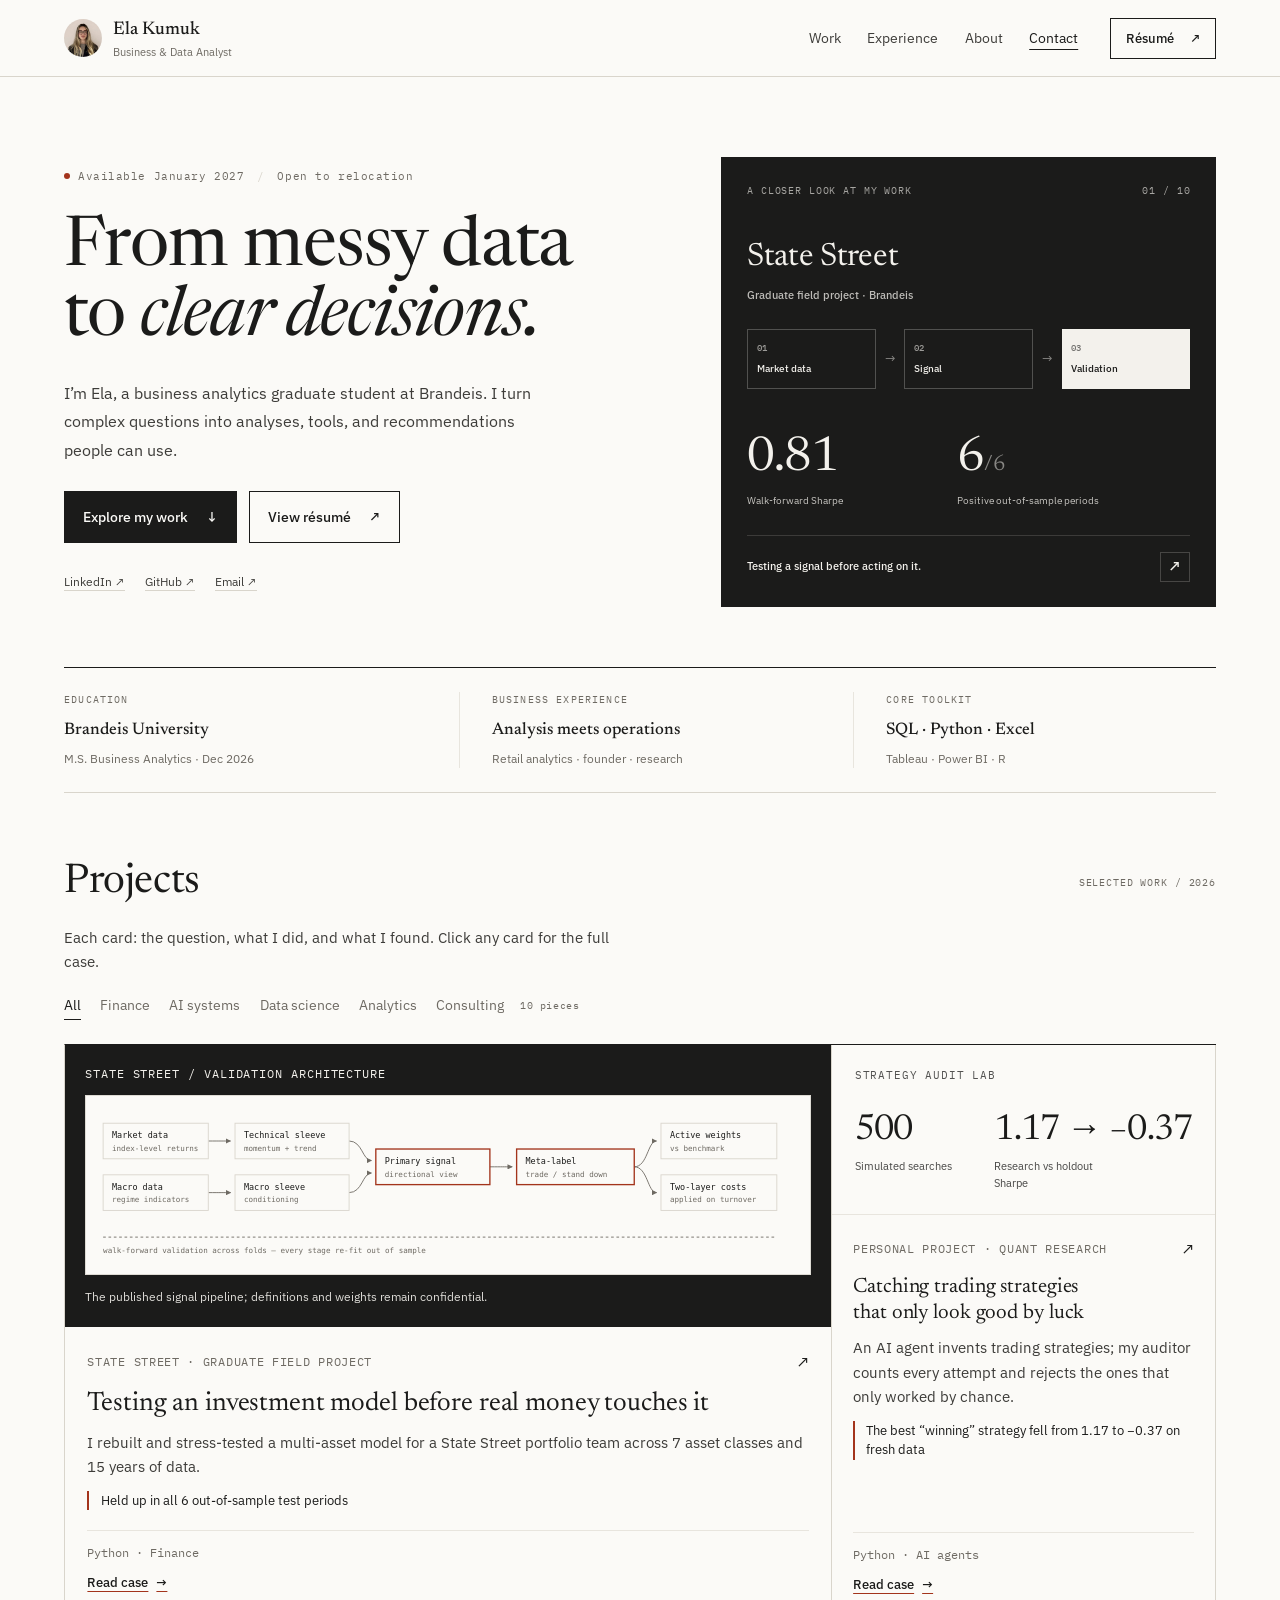
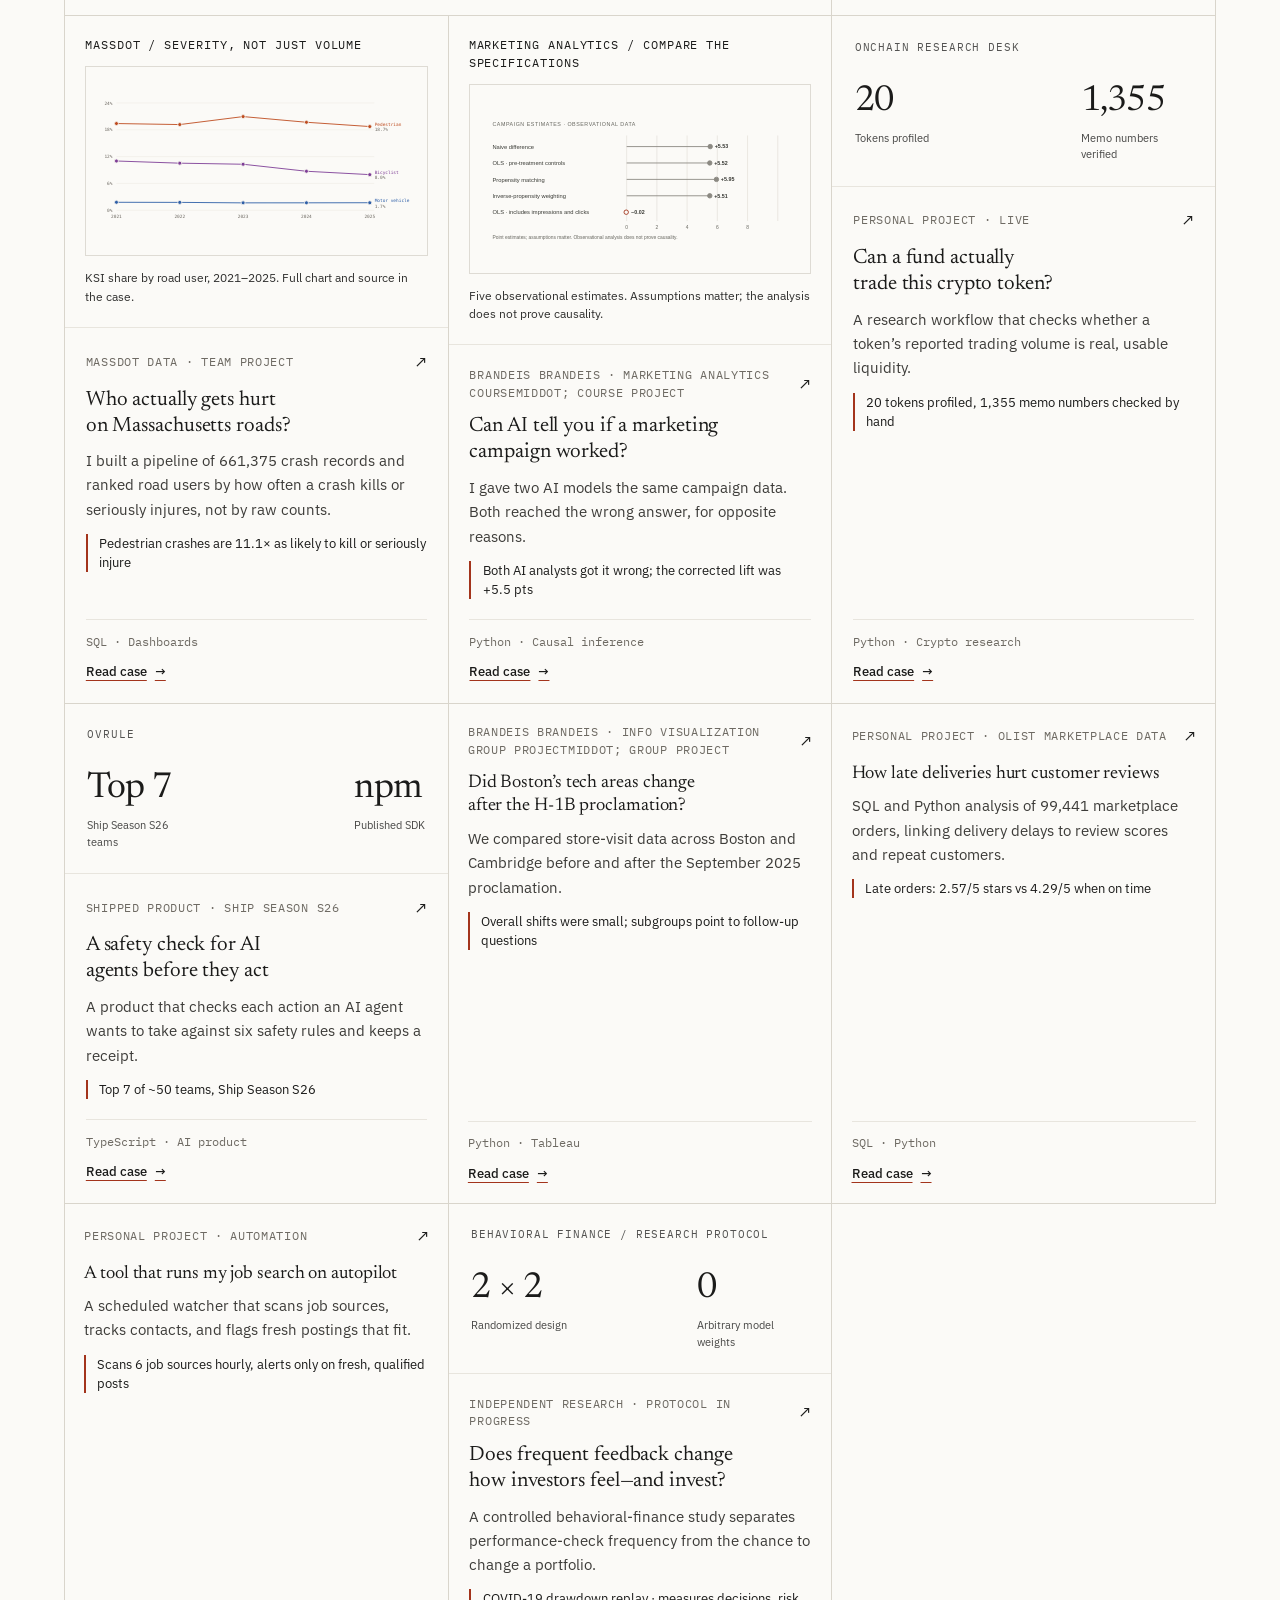
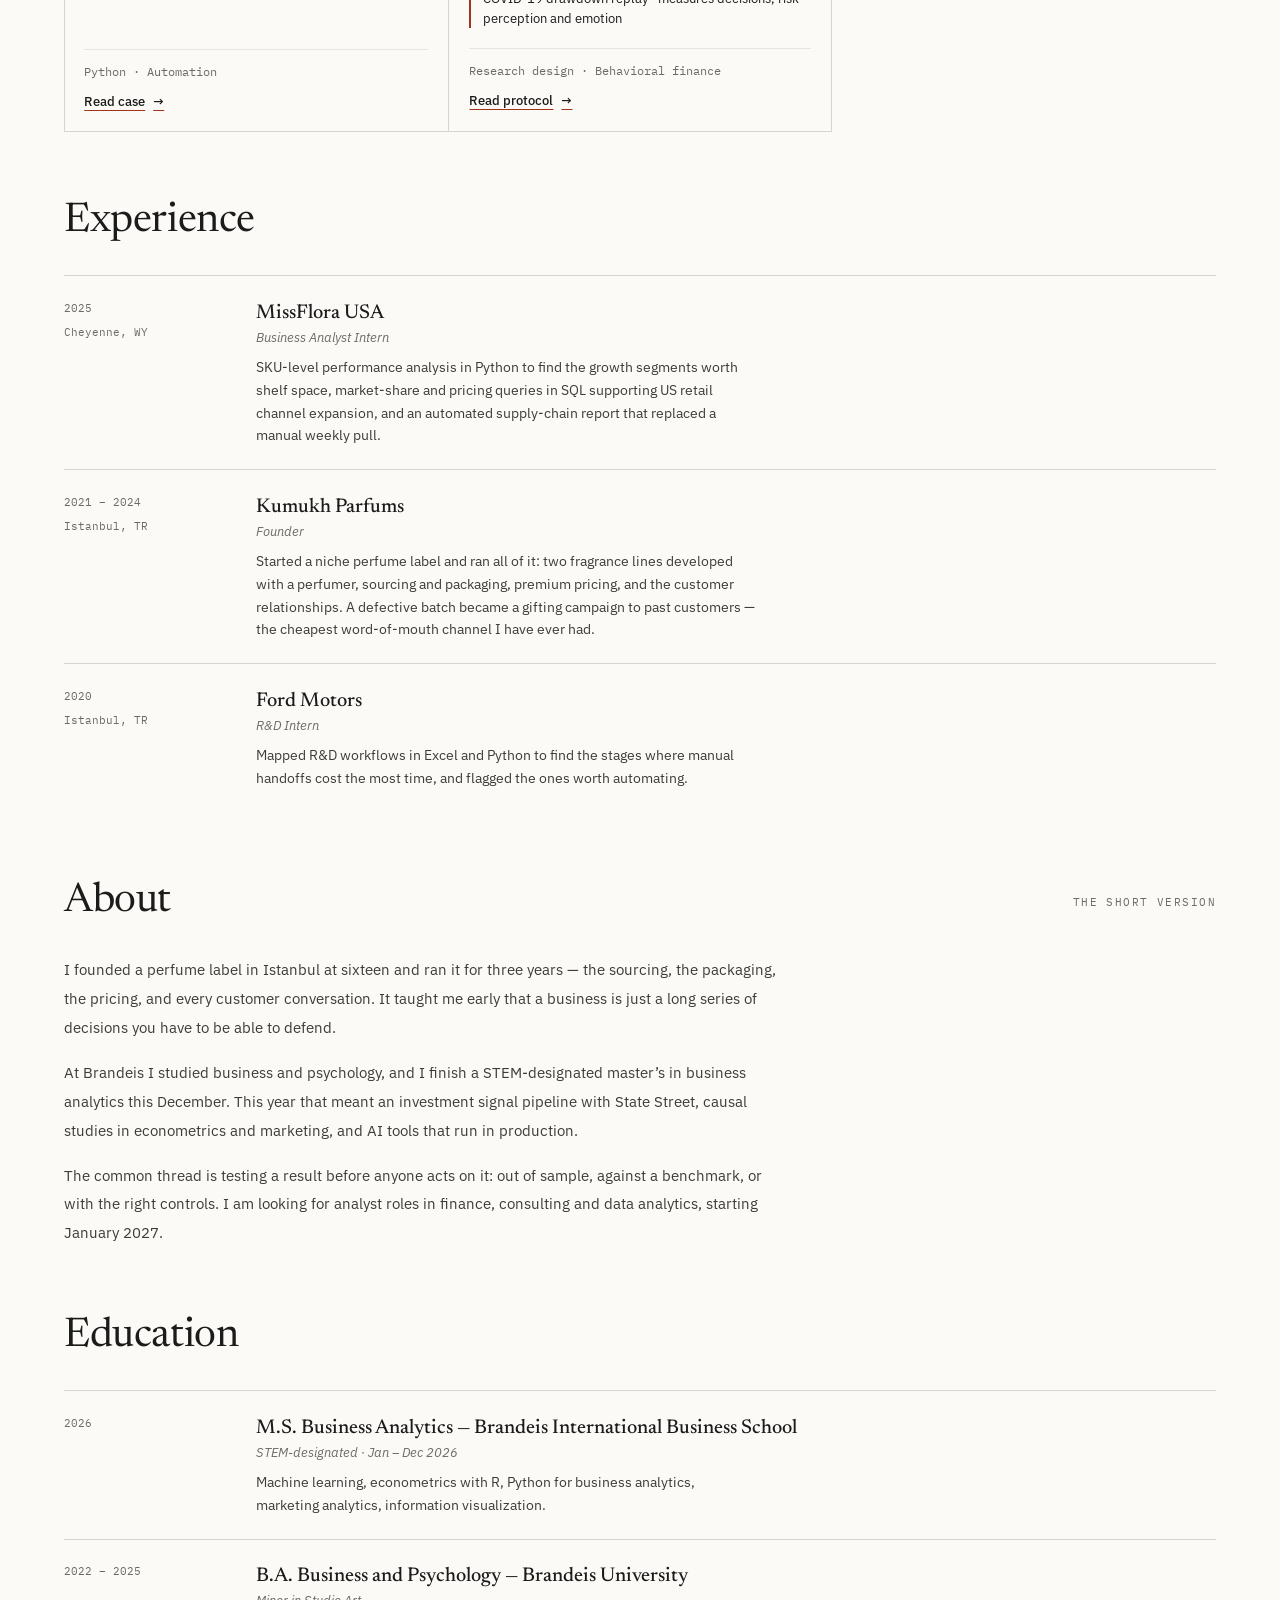
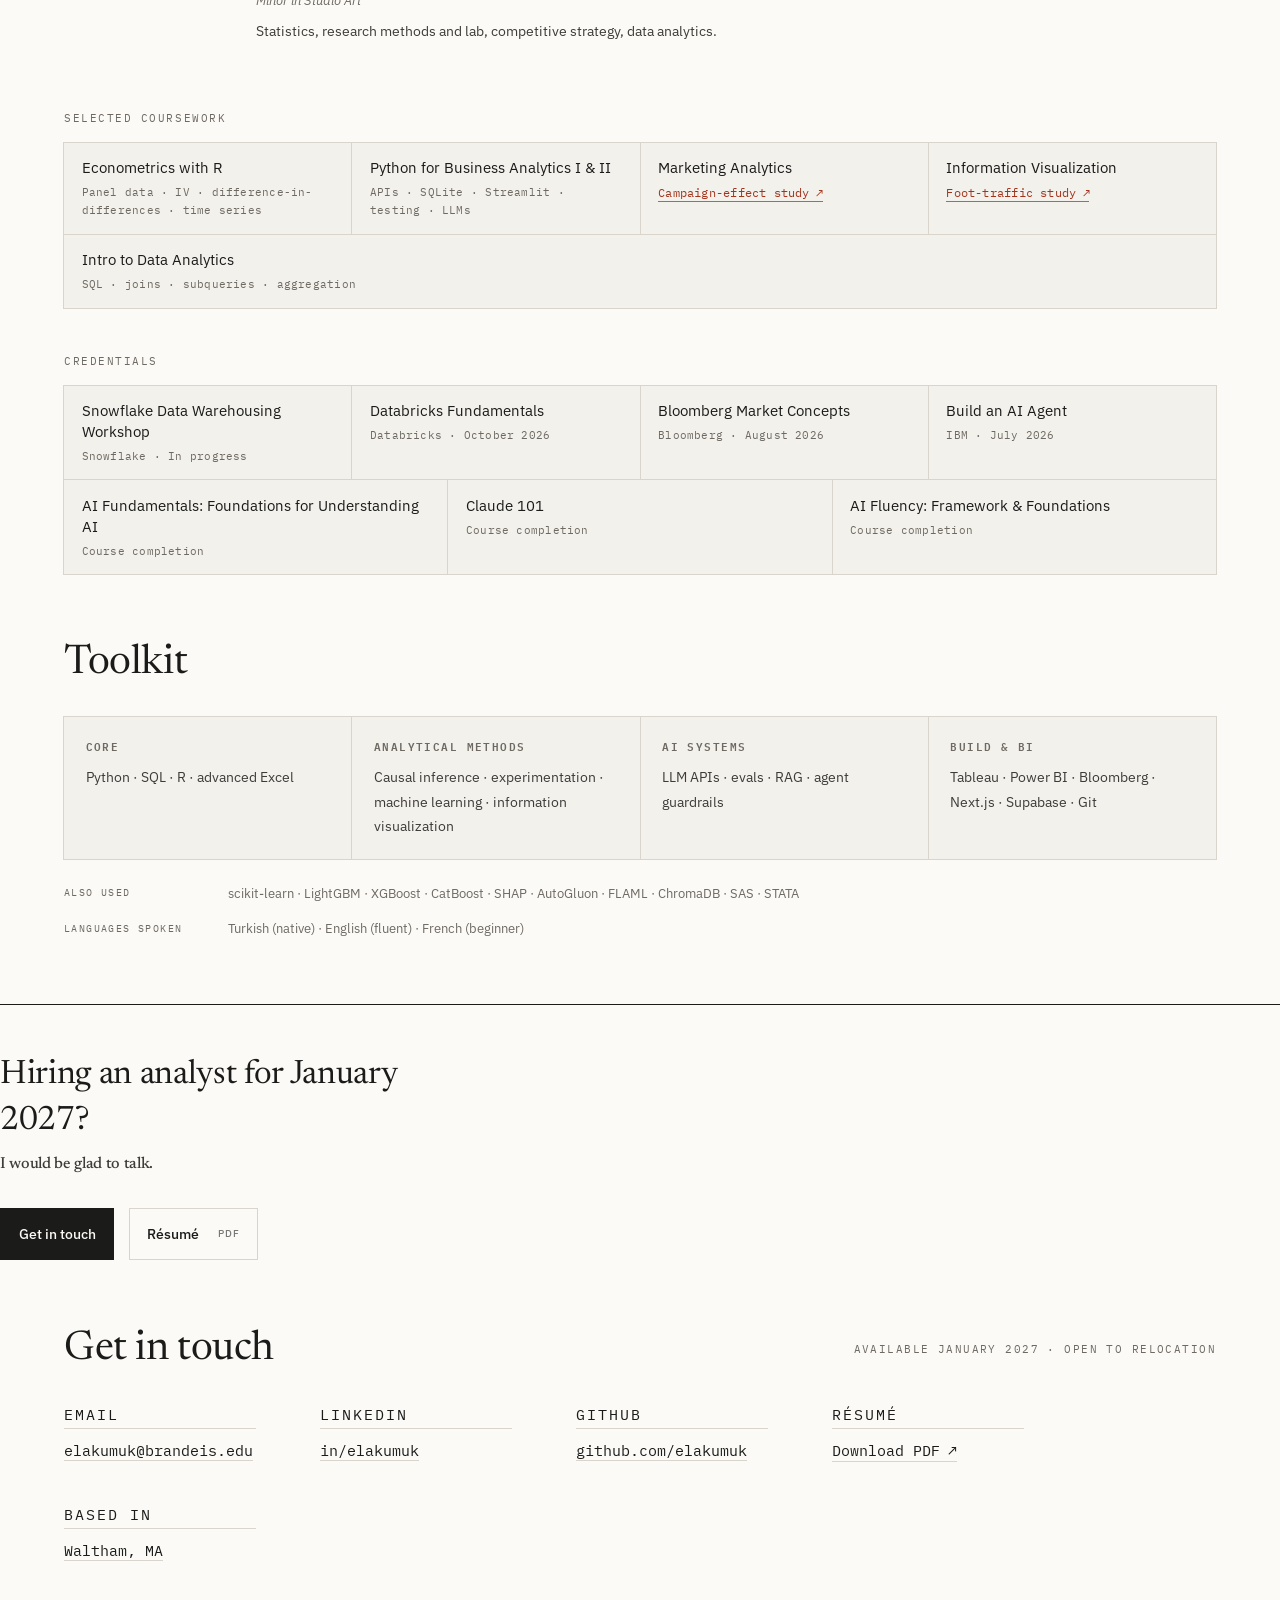
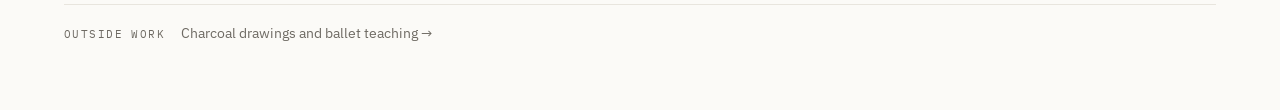
==== commit e88018a8: "Add Behavioral Alpha Lab study prototype" ====
--- a/index.html
+++ b/index.html
@@ -65,7 +65,7 @@
         <p class="hero-social"><a href="https://www.linkedin.com/in/elakumuk" target="_blank" rel="noopener">LinkedIn &nearr;</a><a href="https://github.com/elakumuk" target="_blank" rel="noopener">GitHub &nearr;</a><a href="mailto:elakumuk@brandeis.edu">Email &nearr;</a></p>
       </div>
       <a class="feature-preview" href="cases/state-street.html" aria-label="Read the State Street graduate field project">
-        <div class="preview-top"><span class="preview-label">A closer look at my work</span><span class="preview-index">01 / 09</span></div>
+        <div class="preview-top"><span class="preview-label">A closer look at my work</span><span class="preview-index">01 / 10</span></div>
         <div class="preview-client">State Street<span>Graduate field project &middot; Brandeis</span></div>
         <div class="signal-flow" aria-label="Market data feeds a signal, validation tests it, then it informs a decision">
           <span><i aria-hidden="true">01</i>Market data</span><b aria-hidden="true">&rarr;</b><span><i aria-hidden="true">02</i>Signal</span><b aria-hidden="true">&rarr;</b><span class="signal-flow__active"><i aria-hidden="true">03</i>Validation</span>
@@ -110,6 +110,7 @@
 <li class="ledger__row ledger__row--sm" data-ltracks="analytics consulting ds" data-tracks="analytics consulting ds"><a class="project-card" href="cases/foot-traffic.html"><div class="project-card__body"><div class="project-card__meta"><span>Brandeis Brandeis &middot; Info Visualization group projectmiddot; Group project</span><span class="project-card__arrow" aria-hidden="true">&nearr;</span></div><h3>Did Boston&rsquo;s tech areas change after the H-1B proclamation?</h3><p>We compared store-visit data across Boston and Cambridge before and after the September 2025 proclamation.</p><p class="project-card__result">Overall shifts were small; subgroups point to follow-up questions</p><div class="project-card__footer"><span>Python &middot; Tableau</span><span class="project-card__read">Read case <span aria-hidden="true">&rarr;</span></span></div></div></a></li>
 <li class="ledger__row ledger__row--sm" data-ltracks="analytics consulting" data-tracks="analytics consulting"><a class="project-card" href="cases/olist.html"><div class="project-card__body"><div class="project-card__meta"><span>Personal project &middot; Olist marketplace data</span><span class="project-card__arrow" aria-hidden="true">&nearr;</span></div><h3>How late deliveries hurt customer reviews</h3><p>SQL and Python analysis of 99,441 marketplace orders, linking delivery delays to review scores and repeat customers.</p><p class="project-card__result">Late orders: 2.57/5 stars vs 4.29/5 when on time</p><div class="project-card__footer"><span>SQL &middot; Python</span><span class="project-card__read">Read case <span aria-hidden="true">&rarr;</span></span></div></div></a></li>
 <li class="ledger__row ledger__row--sm" data-ltracks="ai" data-tracks="ai"><a class="project-card" href="cases/jobhunter.html"><div class="project-card__body"><div class="project-card__meta"><span>Personal project &middot; Automation</span><span class="project-card__arrow" aria-hidden="true">&nearr;</span></div><h3>A tool that runs my job search on autopilot</h3><p>A scheduled watcher that scans job sources, tracks contacts, and flags fresh postings that fit.</p><p class="project-card__result">Scans 6 job sources hourly, alerts only on fresh, qualified posts</p><div class="project-card__footer"><span>Python &middot; Automation</span><span class="project-card__read">Read case <span aria-hidden="true">&rarr;</span></span></div></div></a></li>
+<li class="ledger__row" data-ltracks="finance analytics ds" data-tracks="finance analytics ds"><a class="project-card" href="cases/check-in-effect.html"><div class="project-visual project-visual--liquidity" aria-hidden="true"><div class="visual-label">Behavioral finance / Research protocol</div><div class="visual-stats"><div><strong>2 &times; 2</strong><span>Randomized design</span></div><div><strong>0</strong><span>Arbitrary model weights</span></div></div><span class="visual-grid"></span></div><div class="project-card__body"><div class="project-card__meta"><span>Independent research &middot; Protocol in progress</span><span class="project-card__arrow" aria-hidden="true">&nearr;</span></div><h3>Does frequent feedback change how investors feel—and invest?</h3><p>A controlled behavioral-finance study separates performance-check frequency from the chance to change a portfolio.</p><p class="project-card__result">COVID-19 drawdown replay &middot; measures decisions, risk perception and emotion</p><div class="project-card__footer"><span>Research design &middot; Behavioral finance</span><span class="project-card__read">Read protocol <span aria-hidden="true">&rarr;</span></span></div></div></a></li>
 </ol></div>
 
     </section>
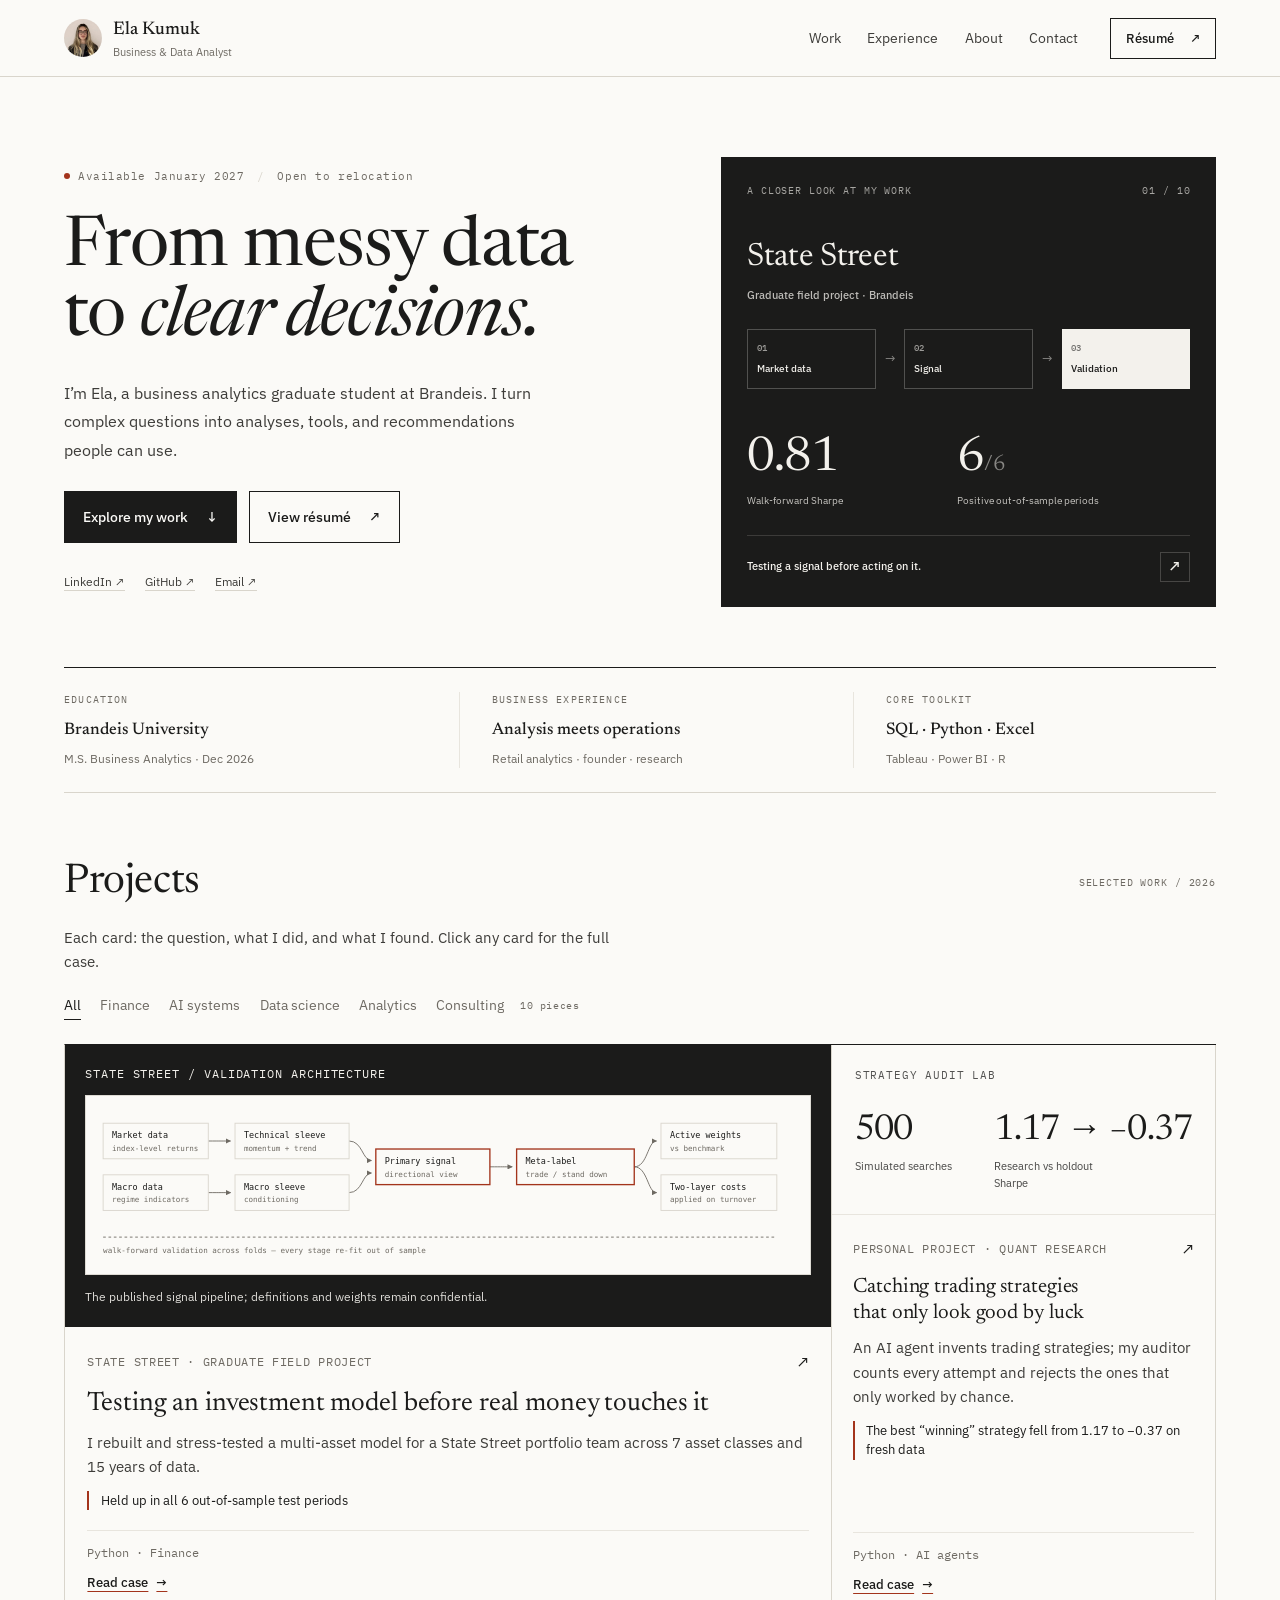
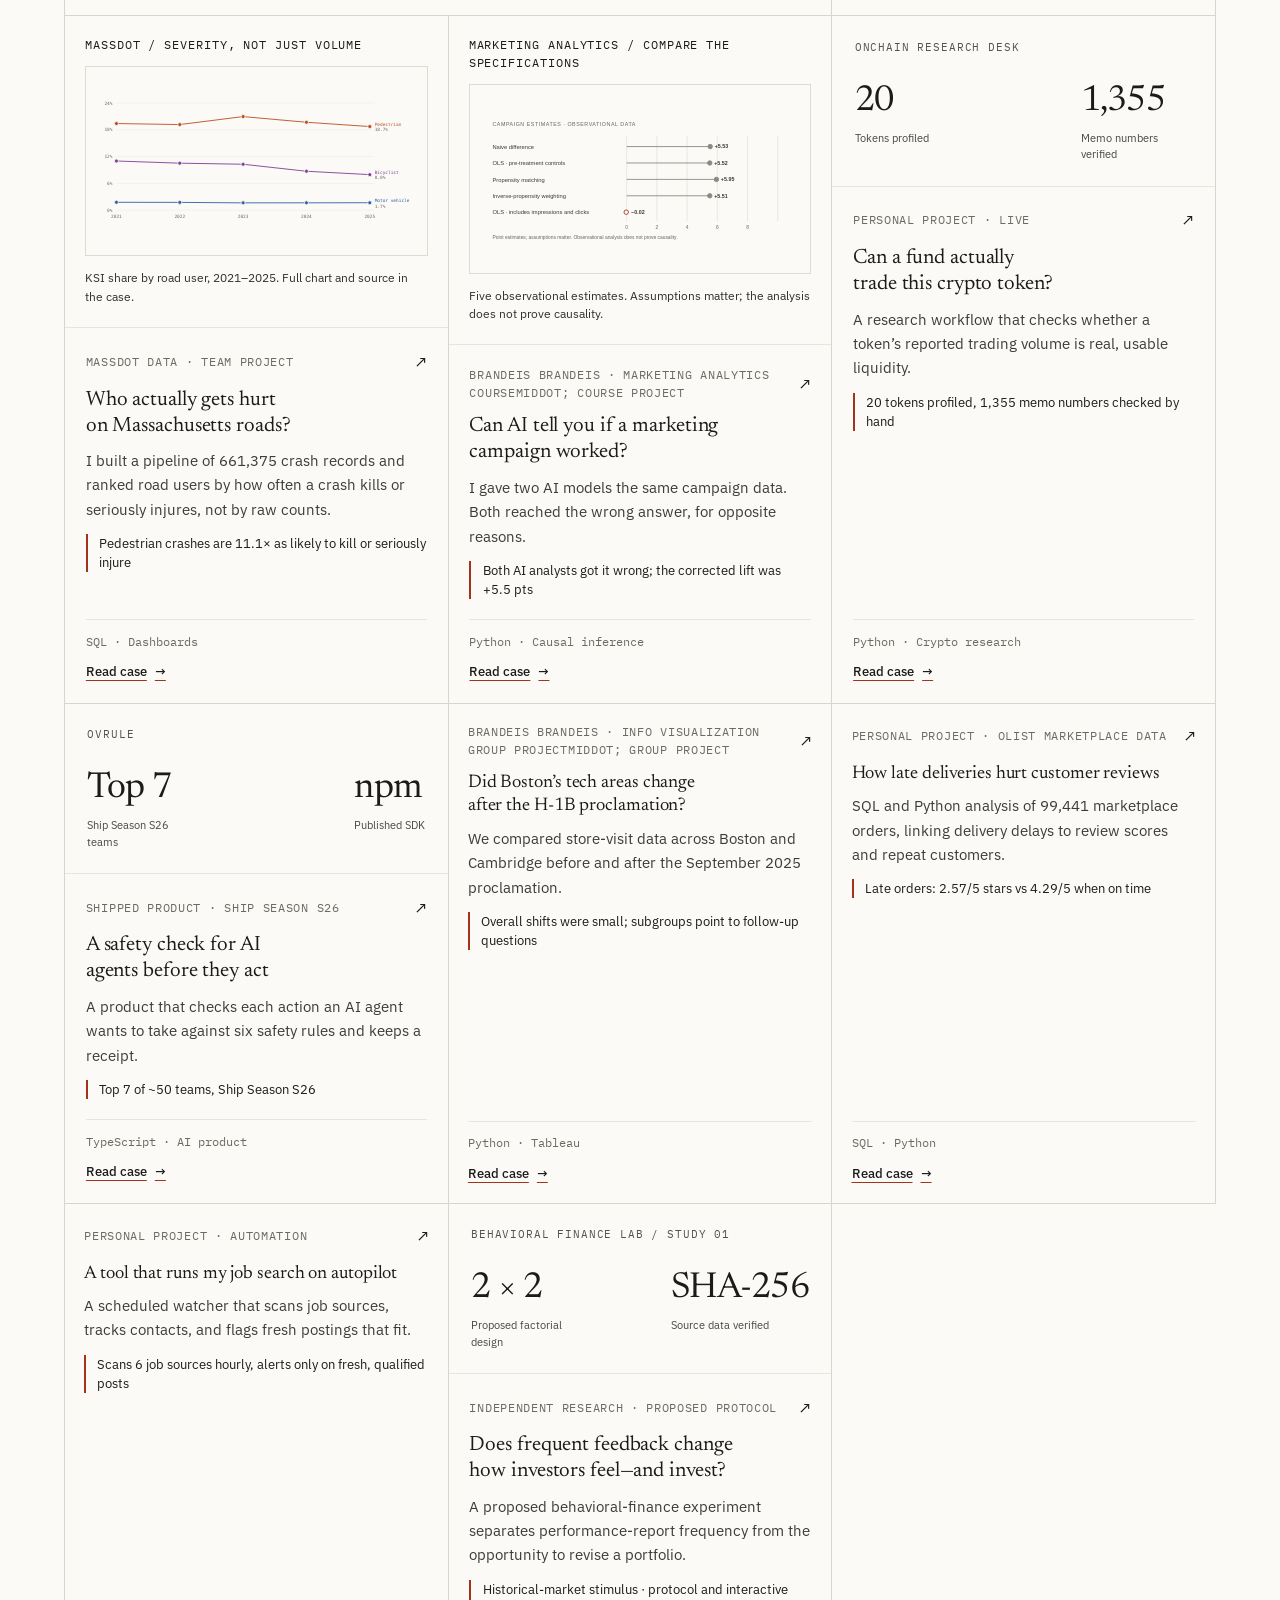
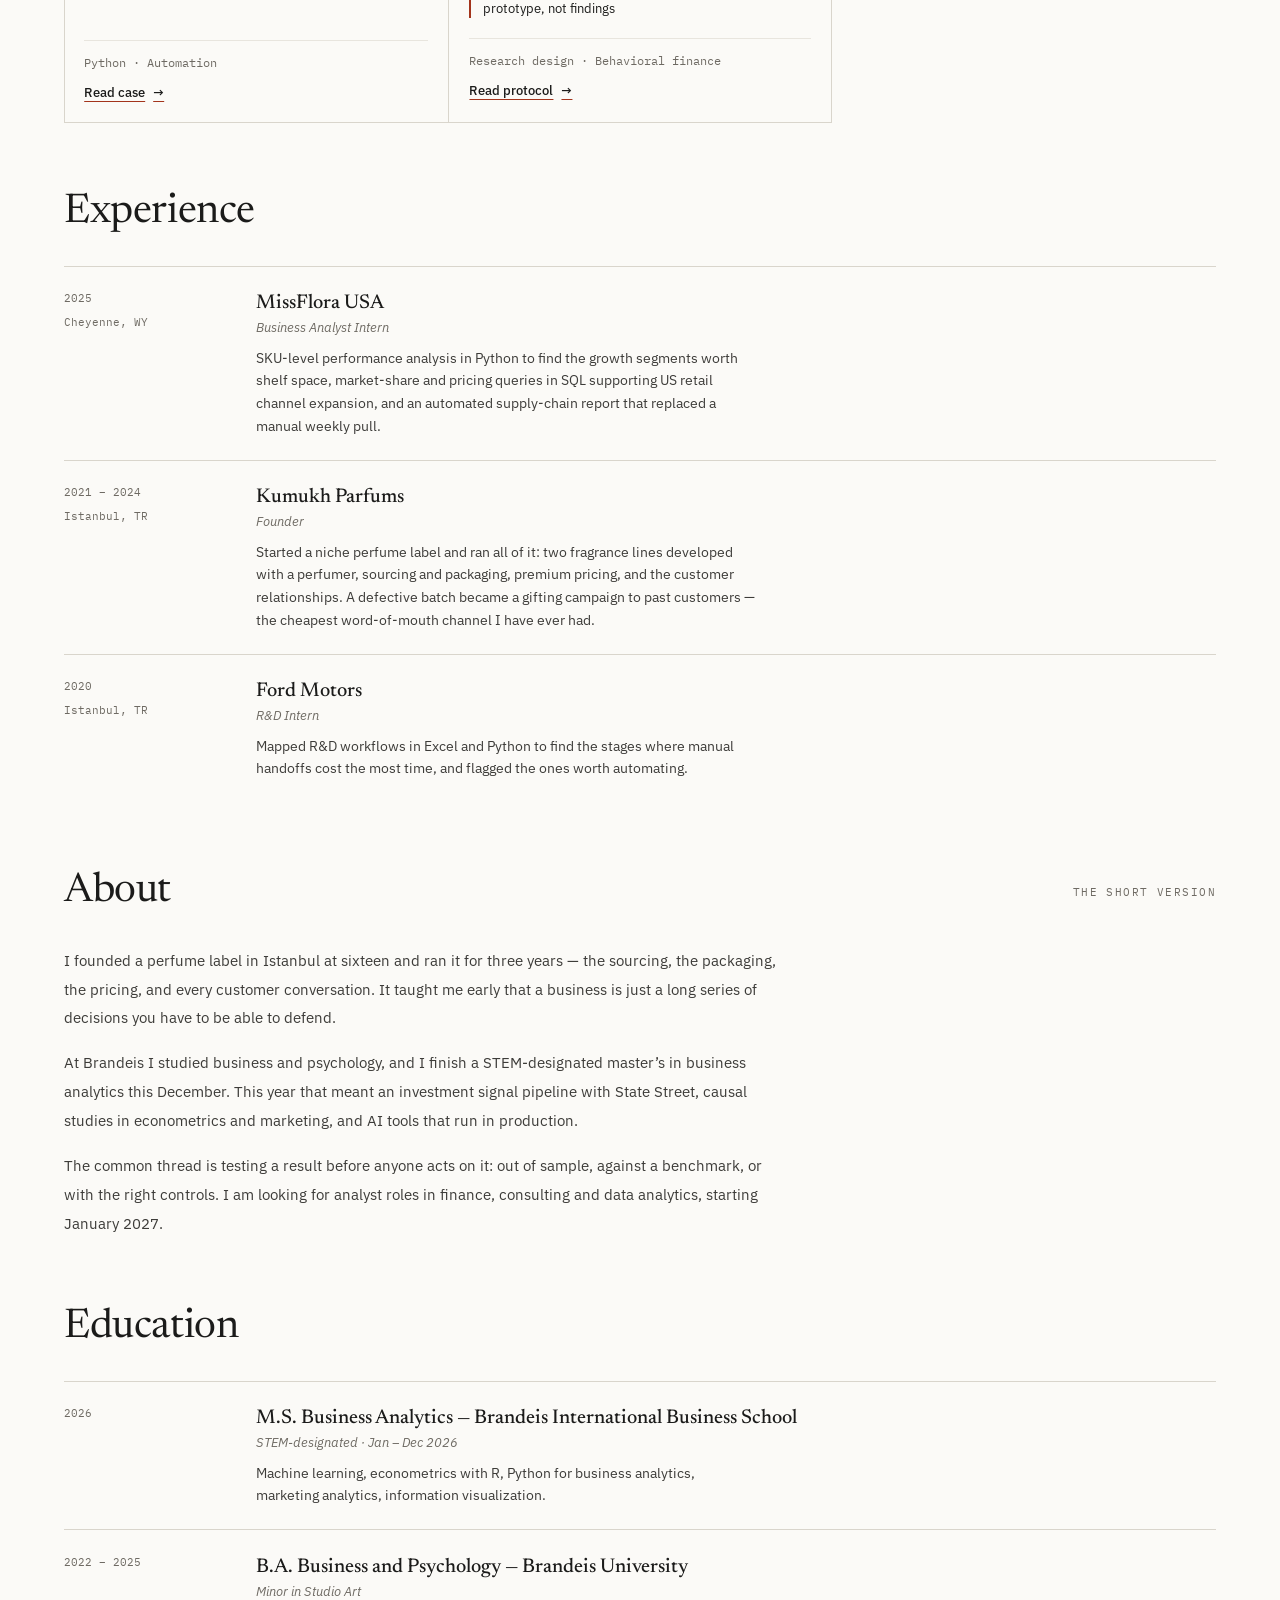
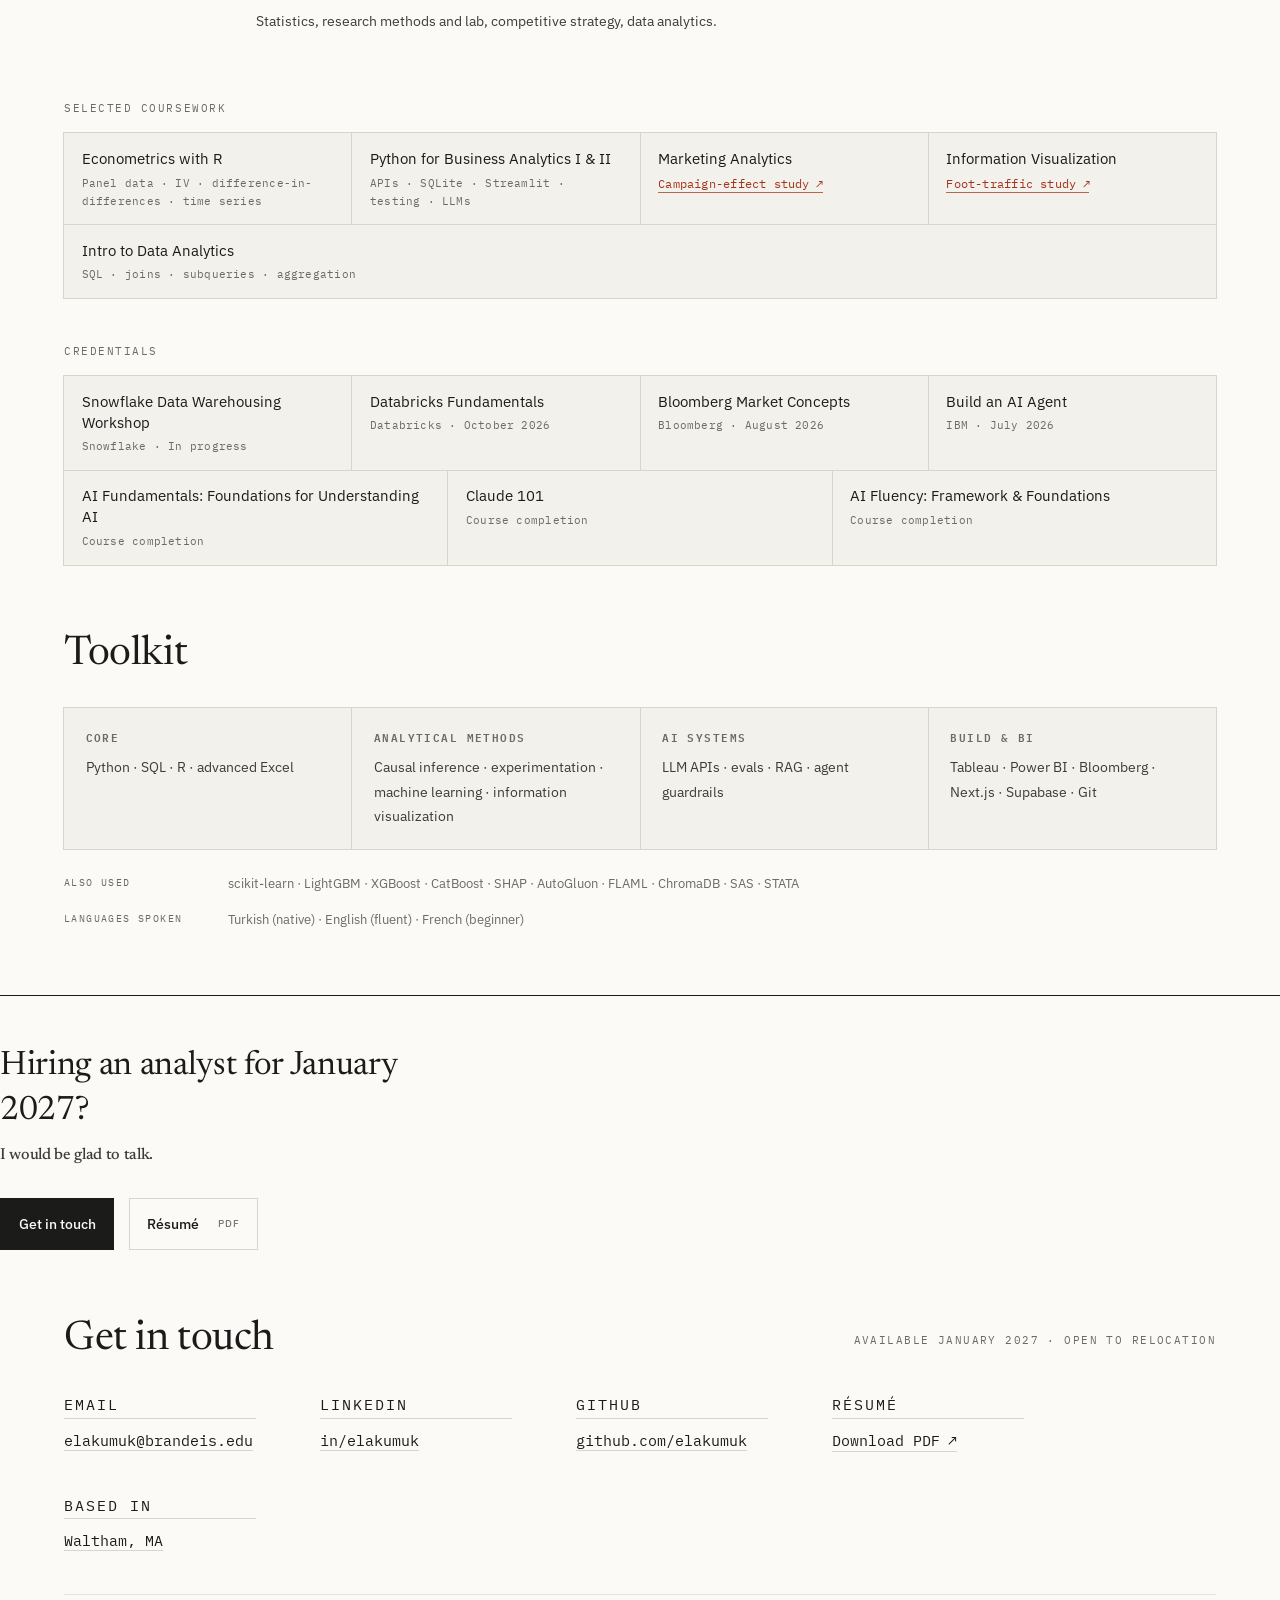
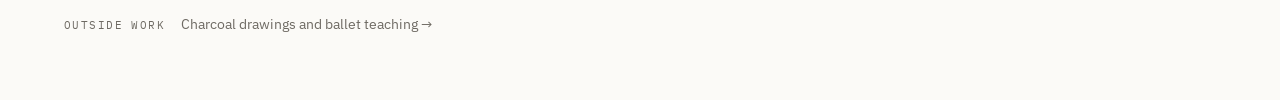
==== commit 73b8d1bf: "Behavioral Finance Lab: Study 01 feedback, baseline allocation, a11y fixes" ====
--- a/index.html
+++ b/index.html
@@ -110,7 +110,7 @@
 <li class="ledger__row ledger__row--sm" data-ltracks="analytics consulting ds" data-tracks="analytics consulting ds"><a class="project-card" href="cases/foot-traffic.html"><div class="project-card__body"><div class="project-card__meta"><span>Brandeis Brandeis &middot; Info Visualization group projectmiddot; Group project</span><span class="project-card__arrow" aria-hidden="true">&nearr;</span></div><h3>Did Boston&rsquo;s tech areas change after the H-1B proclamation?</h3><p>We compared store-visit data across Boston and Cambridge before and after the September 2025 proclamation.</p><p class="project-card__result">Overall shifts were small; subgroups point to follow-up questions</p><div class="project-card__footer"><span>Python &middot; Tableau</span><span class="project-card__read">Read case <span aria-hidden="true">&rarr;</span></span></div></div></a></li>
 <li class="ledger__row ledger__row--sm" data-ltracks="analytics consulting" data-tracks="analytics consulting"><a class="project-card" href="cases/olist.html"><div class="project-card__body"><div class="project-card__meta"><span>Personal project &middot; Olist marketplace data</span><span class="project-card__arrow" aria-hidden="true">&nearr;</span></div><h3>How late deliveries hurt customer reviews</h3><p>SQL and Python analysis of 99,441 marketplace orders, linking delivery delays to review scores and repeat customers.</p><p class="project-card__result">Late orders: 2.57/5 stars vs 4.29/5 when on time</p><div class="project-card__footer"><span>SQL &middot; Python</span><span class="project-card__read">Read case <span aria-hidden="true">&rarr;</span></span></div></div></a></li>
 <li class="ledger__row ledger__row--sm" data-ltracks="ai" data-tracks="ai"><a class="project-card" href="cases/jobhunter.html"><div class="project-card__body"><div class="project-card__meta"><span>Personal project &middot; Automation</span><span class="project-card__arrow" aria-hidden="true">&nearr;</span></div><h3>A tool that runs my job search on autopilot</h3><p>A scheduled watcher that scans job sources, tracks contacts, and flags fresh postings that fit.</p><p class="project-card__result">Scans 6 job sources hourly, alerts only on fresh, qualified posts</p><div class="project-card__footer"><span>Python &middot; Automation</span><span class="project-card__read">Read case <span aria-hidden="true">&rarr;</span></span></div></div></a></li>
-<li class="ledger__row" data-ltracks="finance analytics ds" data-tracks="finance analytics ds"><a class="project-card" href="cases/check-in-effect.html"><div class="project-visual project-visual--liquidity" aria-hidden="true"><div class="visual-label">Behavioral finance / Research protocol</div><div class="visual-stats"><div><strong>2 &times; 2</strong><span>Randomized design</span></div><div><strong>0</strong><span>Arbitrary model weights</span></div></div><span class="visual-grid"></span></div><div class="project-card__body"><div class="project-card__meta"><span>Independent research &middot; Protocol in progress</span><span class="project-card__arrow" aria-hidden="true">&nearr;</span></div><h3>Does frequent feedback change how investors feel—and invest?</h3><p>A controlled behavioral-finance study separates performance-check frequency from the chance to change a portfolio.</p><p class="project-card__result">COVID-19 drawdown replay &middot; measures decisions, risk perception and emotion</p><div class="project-card__footer"><span>Research design &middot; Behavioral finance</span><span class="project-card__read">Read protocol <span aria-hidden="true">&rarr;</span></span></div></div></a></li>
+<li class="ledger__row" data-ltracks="finance analytics ds" data-tracks="finance analytics ds"><a class="project-card" href="cases/check-in-effect.html"><div class="project-visual project-visual--liquidity" aria-hidden="true"><div class="visual-label">Behavioral Finance Lab / Study 01</div><div class="visual-stats"><div><strong>2 &times; 2</strong><span>Proposed factorial design</span></div><div><strong>SHA-256</strong><span>Source data verified</span></div></div><span class="visual-grid"></span></div><div class="project-card__body"><div class="project-card__meta"><span>Independent research &middot; Proposed protocol</span><span class="project-card__arrow" aria-hidden="true">&nearr;</span></div><h3>Does frequent feedback change how investors feel—and invest?</h3><p>A proposed behavioral-finance experiment separates performance-report frequency from the opportunity to revise a portfolio.</p><p class="project-card__result">Historical-market stimulus &middot; protocol and interactive prototype, not findings</p><div class="project-card__footer"><span>Research design &middot; Behavioral finance</span><span class="project-card__read">Read protocol <span aria-hidden="true">&rarr;</span></span></div></div></a></li>
 </ol></div>
 
     </section>
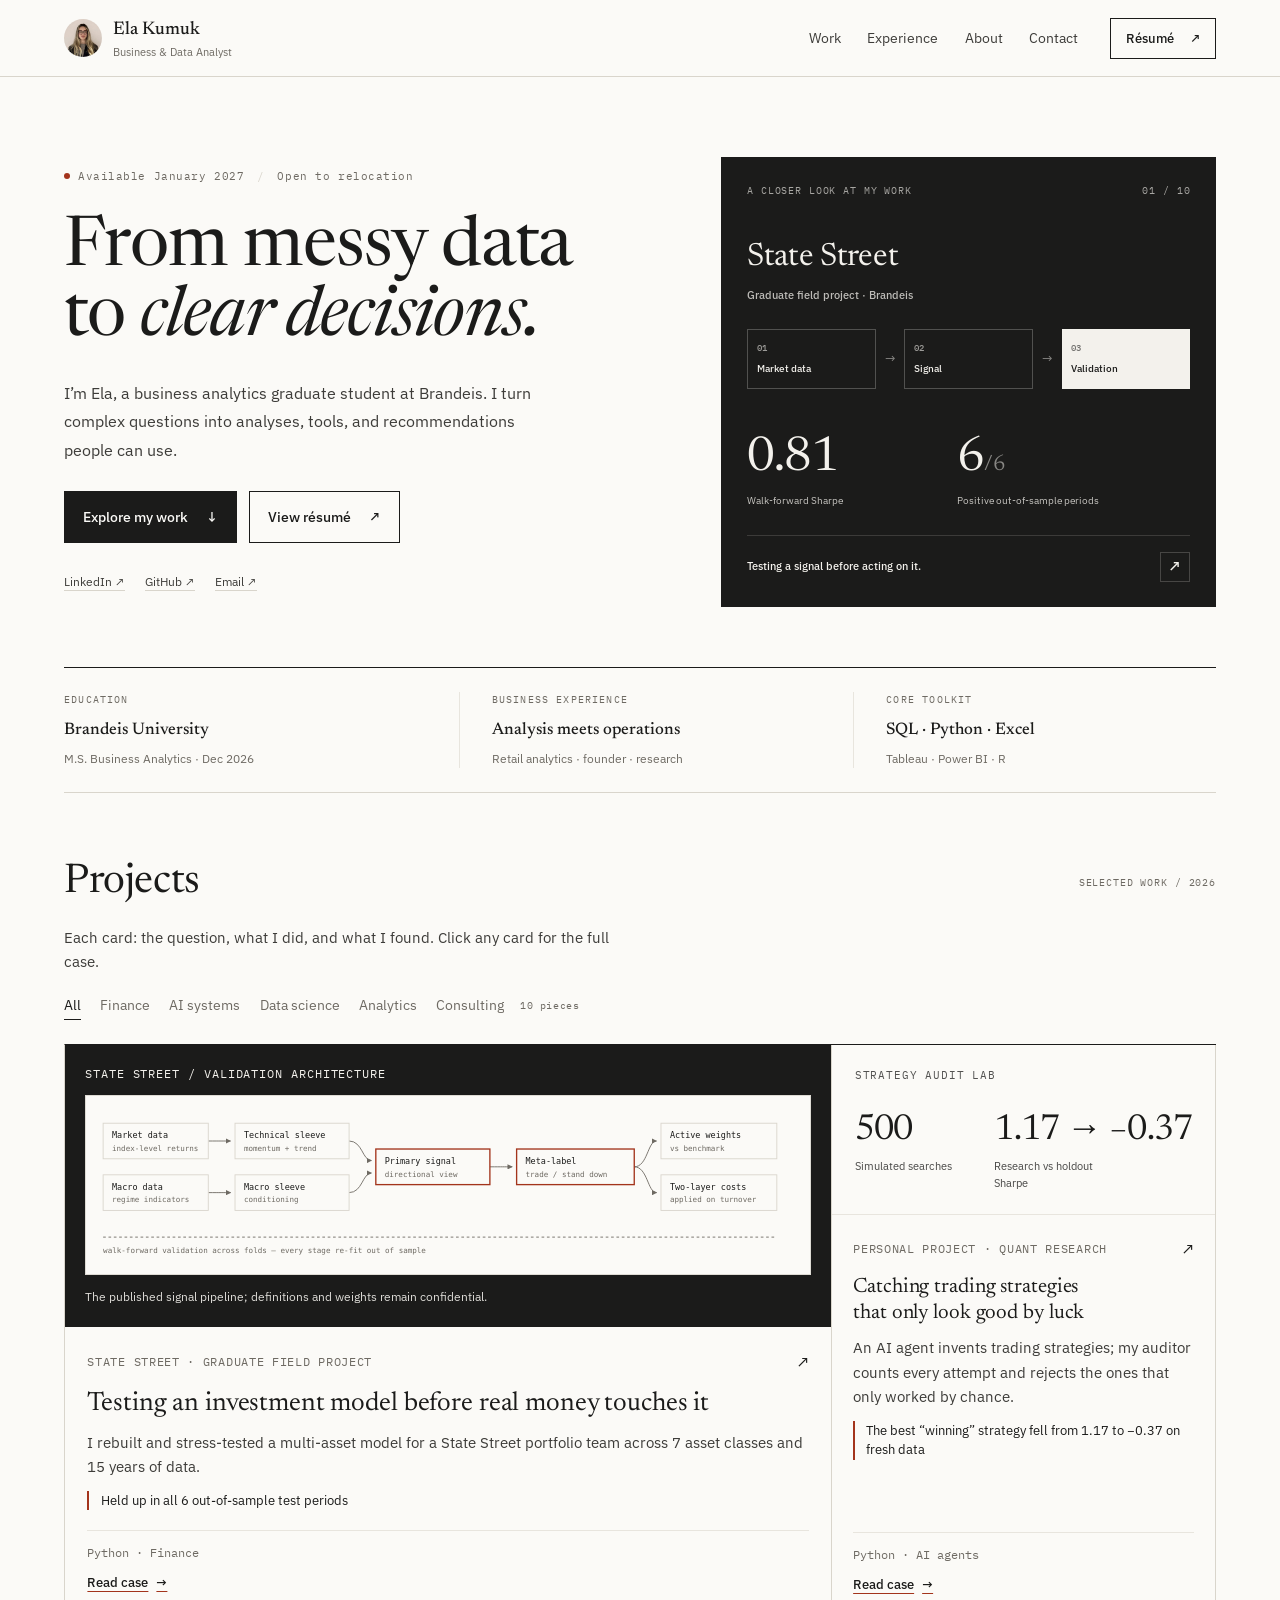
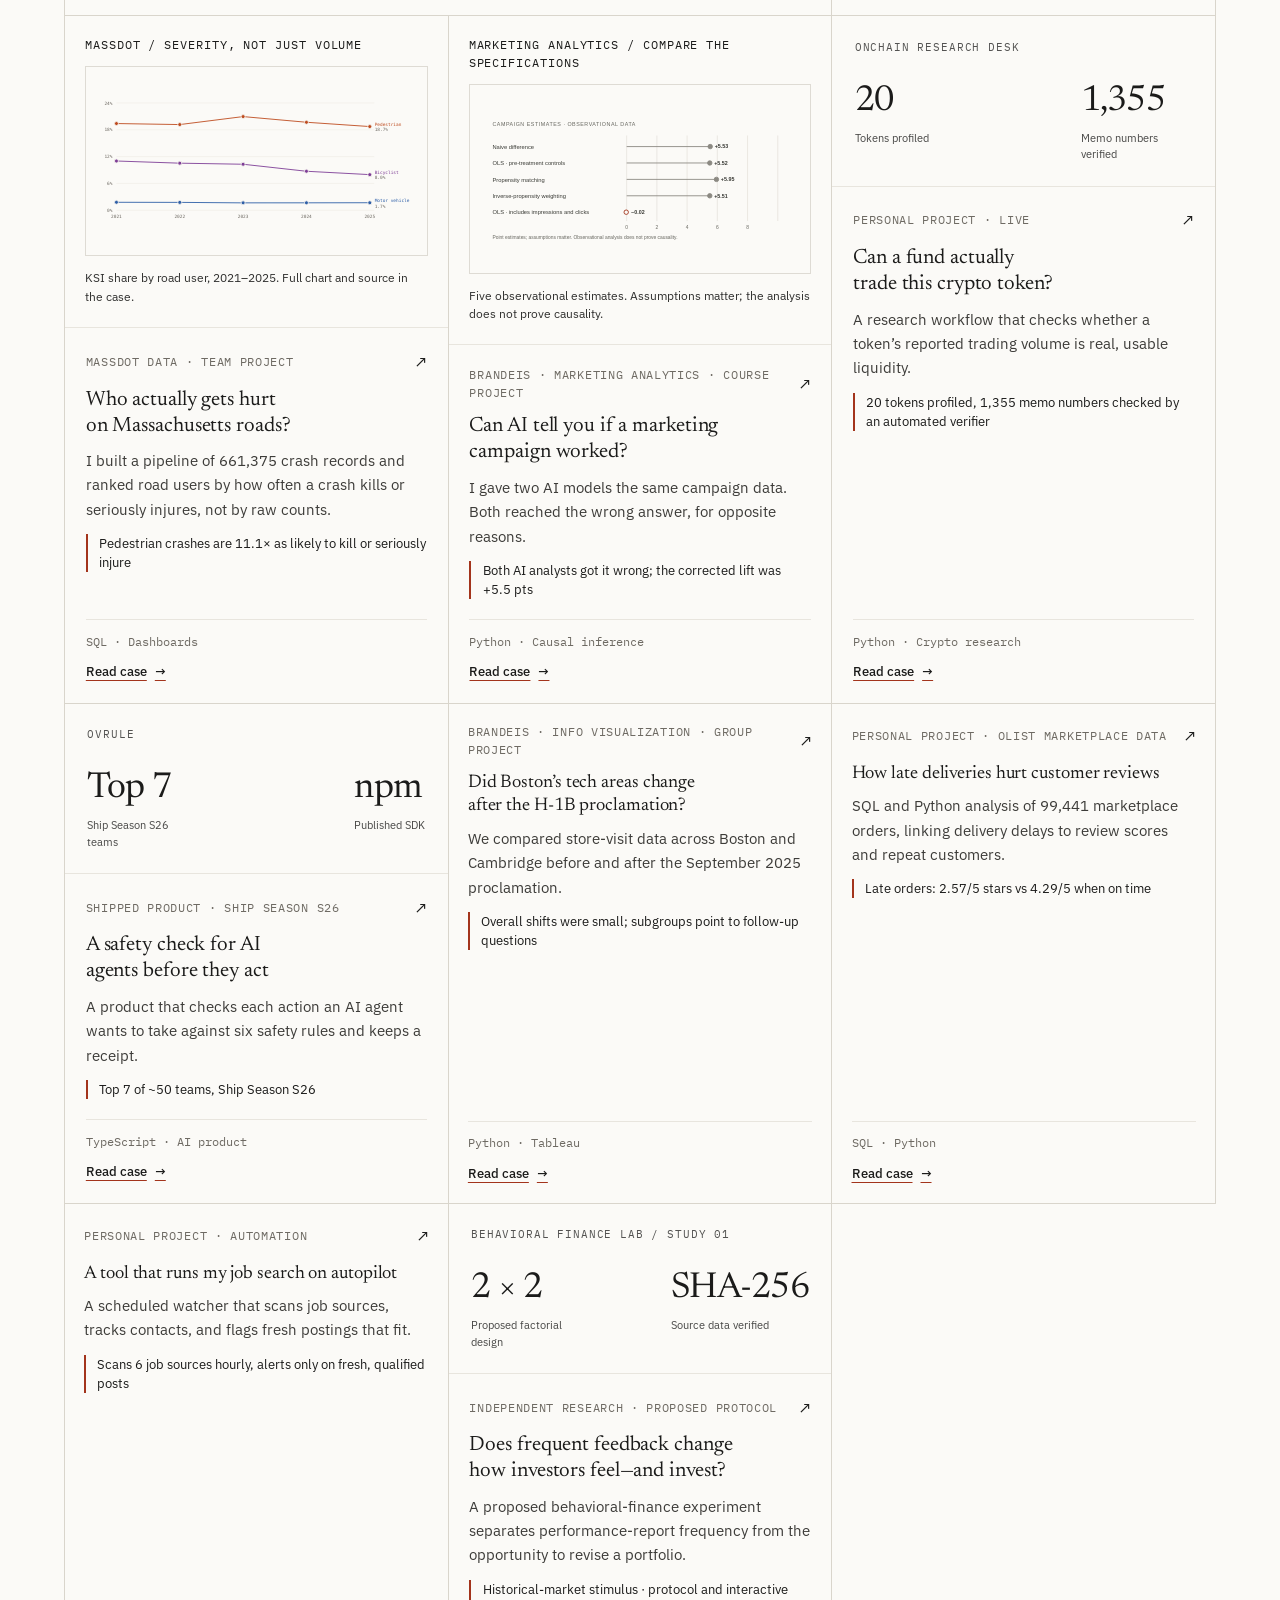
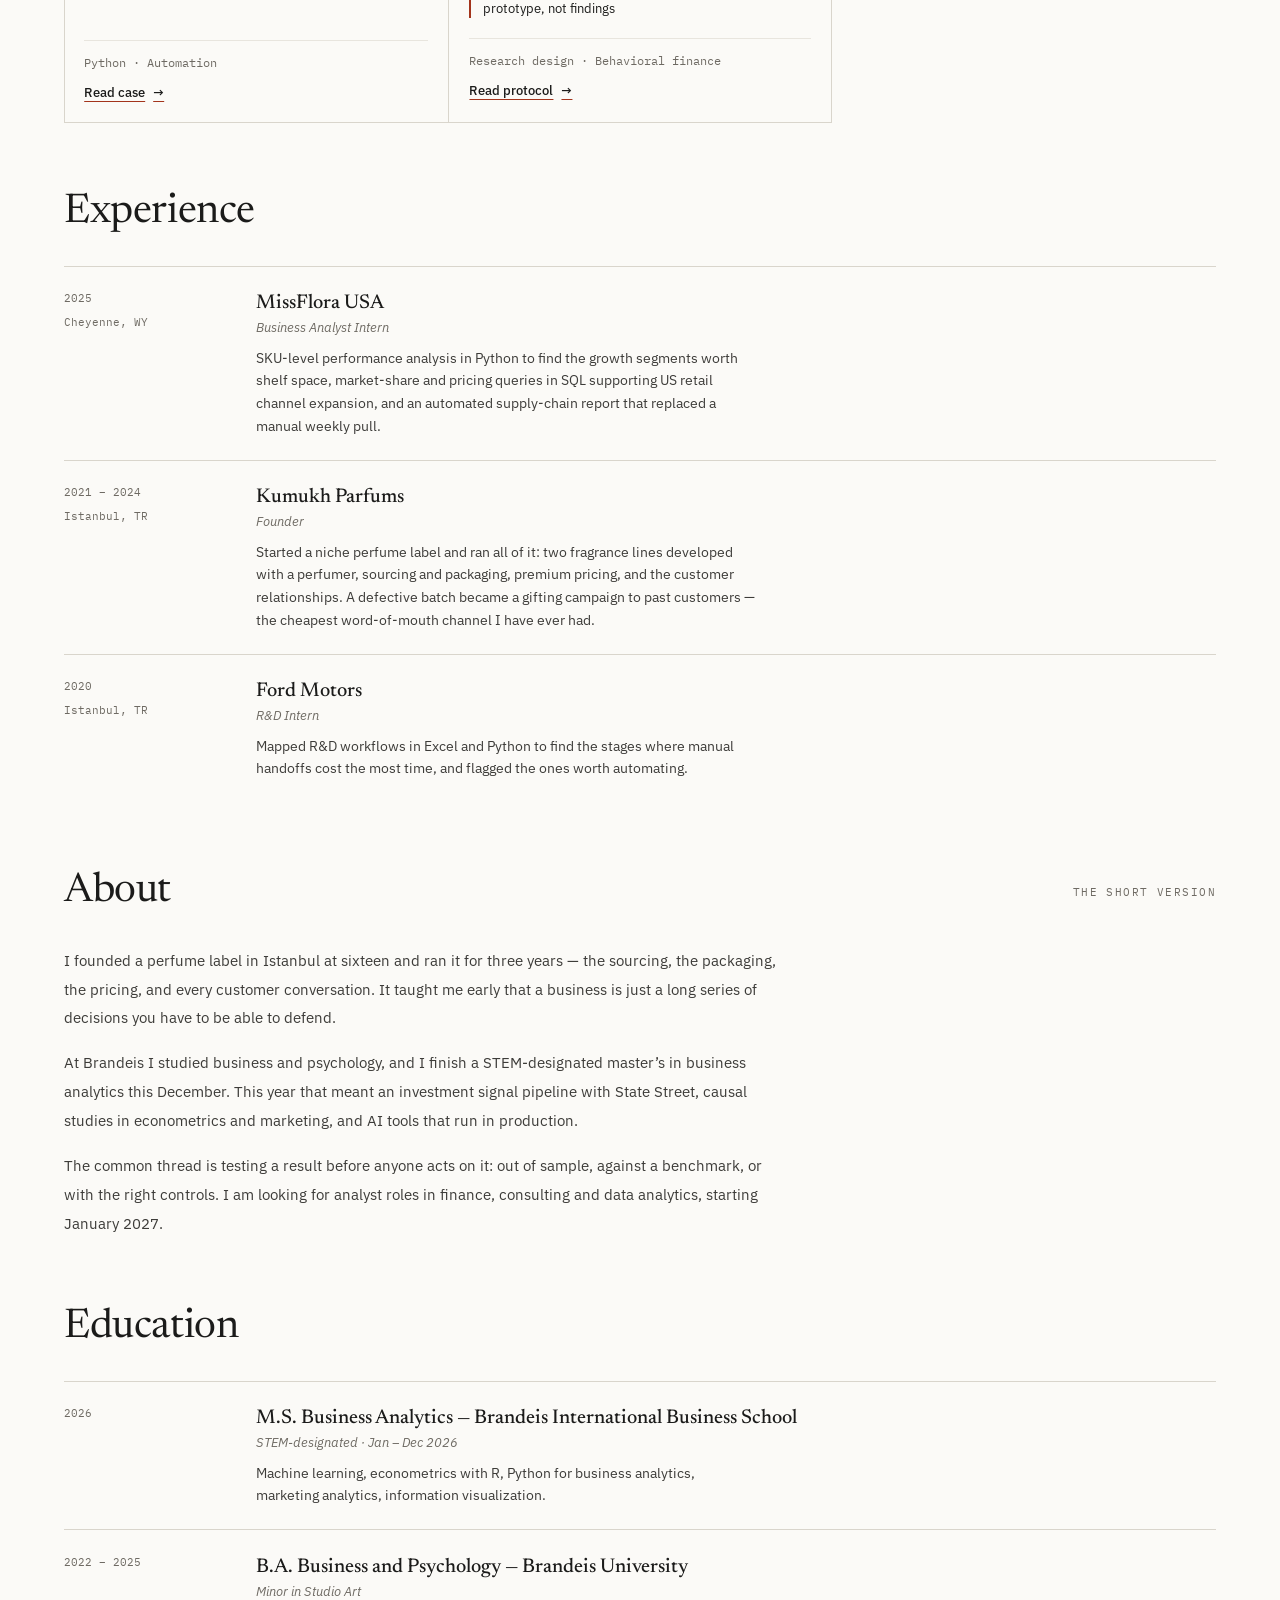
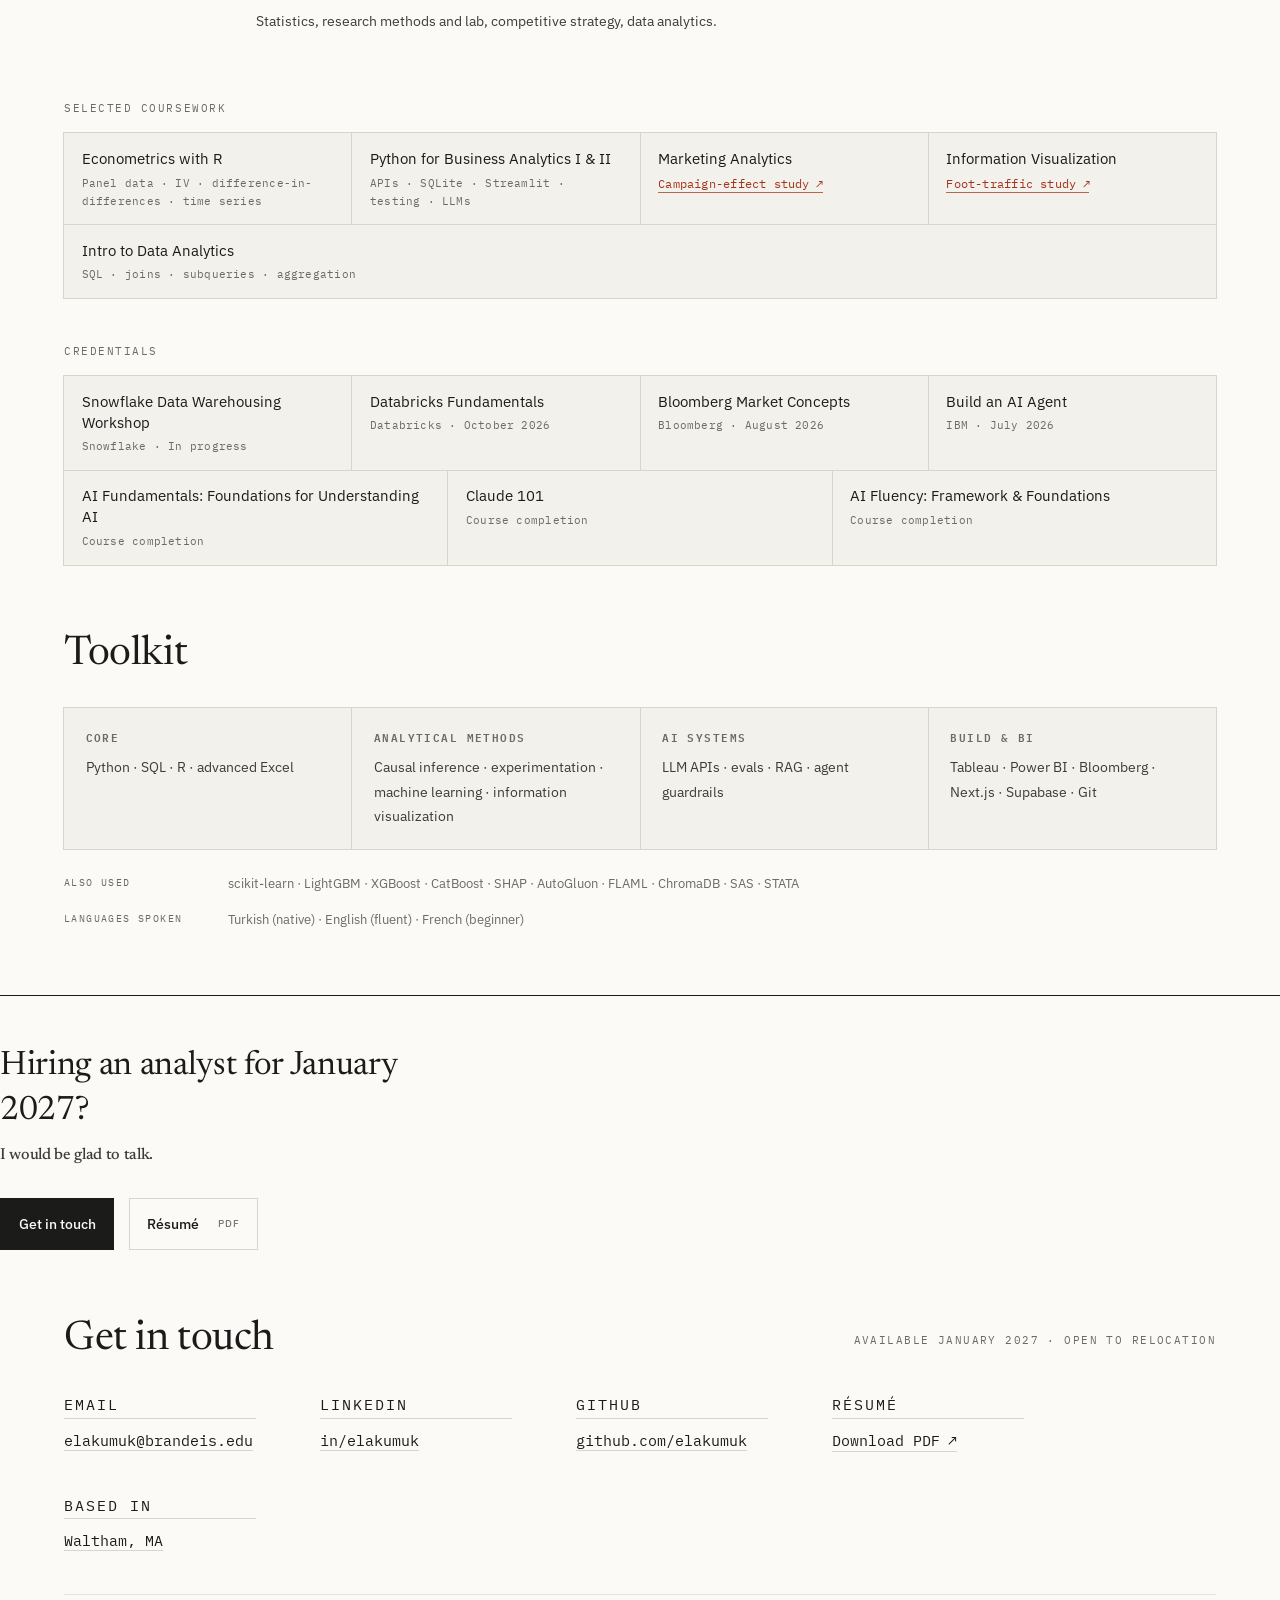
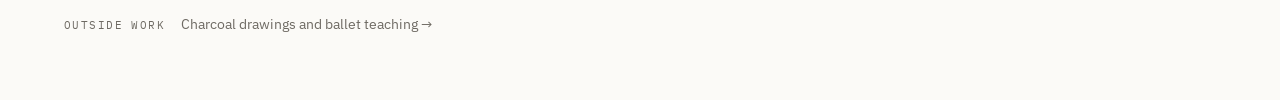
==== commit 83292a09: "Fix case numbering, broken meta labels and overstated wording - Onchain card: memo numbers are check" ====
--- a/index.html
+++ b/index.html
@@ -104,10 +104,10 @@
 <li class="ledger__row project-card--featured" data-ltracks="finance ds consulting" data-tracks="finance ds consulting"><a class="project-card" href="cases/state-street.html"><div class="project-visual project-visual--signal project-visual--output"><div class="visual-label">State Street / Validation architecture</div><img class="work-output" src="assets/previews/pipeline.svg" alt="The published signal pipeline; definitions and weights remain confidential." width="720" height="300" loading="lazy"><p class="output-caption">The published signal pipeline; definitions and weights remain confidential.</p></div><div class="project-card__body"><div class="project-card__meta"><span>State Street &middot; Graduate field project</span><span class="project-card__arrow" aria-hidden="true">&nearr;</span></div><h3>Testing an investment model before real money touches it</h3><p>I rebuilt and stress-tested a multi-asset model for a State Street portfolio team across 7 asset classes and 15 years of data.</p><p class="project-card__result">Held up in all 6 out-of-sample test periods</p><div class="project-card__footer"><span>Python &middot; Finance</span><span class="project-card__read">Read case <span aria-hidden="true">&rarr;</span></span></div></div></a></li>
 <li class="ledger__row" data-ltracks="finance ds ai" data-tracks="finance ds ai"><a class="project-card" href="cases/strategy-audit-lab.html"><div class="project-visual project-visual--liquidity" aria-hidden="true"><div class="visual-label">Strategy audit lab</div><div class="visual-stats"><div><strong>500</strong><span>Simulated searches</span></div><div><strong>1.17 &rarr; &minus;0.37</strong><span>Research vs holdout Sharpe</span></div></div><span class="visual-grid"></span></div><div class="project-card__body"><div class="project-card__meta"><span>Personal project &middot; Quant research</span><span class="project-card__arrow" aria-hidden="true">&nearr;</span></div><h3>Catching trading strategies that only look good by luck</h3><p>An AI agent invents trading strategies; my auditor counts every attempt and rejects the ones that only worked by chance.</p><p class="project-card__result">The best &ldquo;winning&rdquo; strategy fell from 1.17 to &minus;0.37 on fresh data</p><div class="project-card__footer"><span>Python &middot; AI agents</span><span class="project-card__read">Read case <span aria-hidden="true">&rarr;</span></span></div></div></a></li>
 <li class="ledger__row" data-ltracks="analytics consulting ds" data-tracks="analytics consulting ds"><a class="project-card" href="cases/crash-intelligence.html"><div class="project-visual project-visual--crash project-visual--output"><div class="visual-label">MassDOT / Severity, not just volume</div><img class="work-output" src="assets/previews/crash.svg" alt="KSI share by road user, 2021–2025. Full chart and source in the case." width="720" height="300" loading="lazy"><p class="output-caption">KSI share by road user, 2021–2025. Full chart and source in the case.</p></div><div class="project-card__body"><div class="project-card__meta"><span>MassDOT data &middot; Team project</span><span class="project-card__arrow" aria-hidden="true">&nearr;</span></div><h3>Who actually gets hurt on Massachusetts roads?</h3><p>I built a pipeline of 661,375 crash records and ranked road users by how often a crash kills or seriously injures, not by raw counts.</p><p class="project-card__result">Pedestrian crashes are 11.1&times; as likely to kill or seriously injure</p><div class="project-card__footer"><span>SQL &middot; Dashboards</span><span class="project-card__read">Read case <span aria-hidden="true">&rarr;</span></span></div></div></a></li>
-<li class="ledger__row" data-ltracks="ds analytics consulting ai" data-tracks="ds analytics consulting ai"><a class="project-card" href="cases/marketing-analysis.html"><div class="project-visual project-visual--marketing project-visual--output"><div class="visual-label">Marketing analytics / Compare the specifications</div><img class="work-output" src="assets/previews/marketing-association.svg" alt="Five observational estimates. Assumptions matter; the analysis does not prove causality." width="720" height="300" loading="lazy"><p class="output-caption">Five observational estimates. Assumptions matter; the analysis does not prove causality.</p></div><div class="project-card__body"><div class="project-card__meta"><span>Brandeis Brandeis &middot; Marketing Analytics coursemiddot; Course project</span><span class="project-card__arrow" aria-hidden="true">&nearr;</span></div><h3>Can AI tell you if a marketing campaign worked?</h3><p>I gave two AI models the same campaign data. Both reached the wrong answer, for opposite reasons.</p><p class="project-card__result">Both AI analysts got it wrong; the corrected lift was +5.5 pts</p><div class="project-card__footer"><span>Python &middot; Causal inference</span><span class="project-card__read">Read case <span aria-hidden="true">&rarr;</span></span></div></div></a></li>
-<li class="ledger__row" data-ltracks="finance ds analytics ai" data-tracks="finance ds analytics ai"><a class="project-card" href="cases/onchain-research.html"><div class="project-visual project-visual--liquidity" aria-hidden="true"><div class="visual-label">Onchain research desk</div><div class="visual-stats"><div><strong>20</strong><span>Tokens profiled</span></div><div><strong>1,355</strong><span>Memo numbers verified</span></div></div><span class="visual-grid"></span></div><div class="project-card__body"><div class="project-card__meta"><span>Personal project &middot; Live</span><span class="project-card__arrow" aria-hidden="true">&nearr;</span></div><h3>Can a fund actually trade this crypto token?</h3><p>A research workflow that checks whether a token&rsquo;s reported trading volume is real, usable liquidity.</p><p class="project-card__result">20 tokens profiled, 1,355 memo numbers checked by hand</p><div class="project-card__footer"><span>Python &middot; Crypto research</span><span class="project-card__read">Read case <span aria-hidden="true">&rarr;</span></span></div></div></a></li>
+<li class="ledger__row" data-ltracks="ds analytics consulting ai" data-tracks="ds analytics consulting ai"><a class="project-card" href="cases/marketing-analysis.html"><div class="project-visual project-visual--marketing project-visual--output"><div class="visual-label">Marketing analytics / Compare the specifications</div><img class="work-output" src="assets/previews/marketing-association.svg" alt="Five observational estimates. Assumptions matter; the analysis does not prove causality." width="720" height="300" loading="lazy"><p class="output-caption">Five observational estimates. Assumptions matter; the analysis does not prove causality.</p></div><div class="project-card__body"><div class="project-card__meta"><span>Brandeis &middot; Marketing Analytics &middot; Course project</span><span class="project-card__arrow" aria-hidden="true">&nearr;</span></div><h3>Can AI tell you if a marketing campaign worked?</h3><p>I gave two AI models the same campaign data. Both reached the wrong answer, for opposite reasons.</p><p class="project-card__result">Both AI analysts got it wrong; the corrected lift was +5.5 pts</p><div class="project-card__footer"><span>Python &middot; Causal inference</span><span class="project-card__read">Read case <span aria-hidden="true">&rarr;</span></span></div></div></a></li>
+<li class="ledger__row" data-ltracks="finance ds analytics ai" data-tracks="finance ds analytics ai"><a class="project-card" href="cases/onchain-research.html"><div class="project-visual project-visual--liquidity" aria-hidden="true"><div class="visual-label">Onchain research desk</div><div class="visual-stats"><div><strong>20</strong><span>Tokens profiled</span></div><div><strong>1,355</strong><span>Memo numbers verified</span></div></div><span class="visual-grid"></span></div><div class="project-card__body"><div class="project-card__meta"><span>Personal project &middot; Live</span><span class="project-card__arrow" aria-hidden="true">&nearr;</span></div><h3>Can a fund actually trade this crypto token?</h3><p>A research workflow that checks whether a token&rsquo;s reported trading volume is real, usable liquidity.</p><p class="project-card__result">20 tokens profiled, 1,355 memo numbers checked by an automated verifier</p><div class="project-card__footer"><span>Python &middot; Crypto research</span><span class="project-card__read">Read case <span aria-hidden="true">&rarr;</span></span></div></div></a></li>
 <li class="ledger__row" data-ltracks="ai ds" data-tracks="ai ds"><a class="project-card" href="cases/ovrule.html"><div class="project-visual project-visual--product" aria-hidden="true"><div class="visual-label">Ovrule</div><div class="visual-stats"><div><strong>Top 7</strong><span>Ship Season S26 teams</span></div><div><strong>npm</strong><span>Published SDK</span></div></div><span class="visual-grid"></span></div><div class="project-card__body"><div class="project-card__meta"><span>Shipped product &middot; Ship Season S26</span><span class="project-card__arrow" aria-hidden="true">&nearr;</span></div><h3>A safety check for AI agents before they act</h3><p>A product that checks each action an AI agent wants to take against six safety rules and keeps a receipt.</p><p class="project-card__result">Top 7 of ~50 teams, Ship Season S26</p><div class="project-card__footer"><span>TypeScript &middot; AI product</span><span class="project-card__read">Read case <span aria-hidden="true">&rarr;</span></span></div></div></a></li>
-<li class="ledger__row ledger__row--sm" data-ltracks="analytics consulting ds" data-tracks="analytics consulting ds"><a class="project-card" href="cases/foot-traffic.html"><div class="project-card__body"><div class="project-card__meta"><span>Brandeis Brandeis &middot; Info Visualization group projectmiddot; Group project</span><span class="project-card__arrow" aria-hidden="true">&nearr;</span></div><h3>Did Boston&rsquo;s tech areas change after the H-1B proclamation?</h3><p>We compared store-visit data across Boston and Cambridge before and after the September 2025 proclamation.</p><p class="project-card__result">Overall shifts were small; subgroups point to follow-up questions</p><div class="project-card__footer"><span>Python &middot; Tableau</span><span class="project-card__read">Read case <span aria-hidden="true">&rarr;</span></span></div></div></a></li>
+<li class="ledger__row ledger__row--sm" data-ltracks="analytics consulting ds" data-tracks="analytics consulting ds"><a class="project-card" href="cases/foot-traffic.html"><div class="project-card__body"><div class="project-card__meta"><span>Brandeis &middot; Info Visualization &middot; Group project</span><span class="project-card__arrow" aria-hidden="true">&nearr;</span></div><h3>Did Boston&rsquo;s tech areas change after the H-1B proclamation?</h3><p>We compared store-visit data across Boston and Cambridge before and after the September 2025 proclamation.</p><p class="project-card__result">Overall shifts were small; subgroups point to follow-up questions</p><div class="project-card__footer"><span>Python &middot; Tableau</span><span class="project-card__read">Read case <span aria-hidden="true">&rarr;</span></span></div></div></a></li>
 <li class="ledger__row ledger__row--sm" data-ltracks="analytics consulting" data-tracks="analytics consulting"><a class="project-card" href="cases/olist.html"><div class="project-card__body"><div class="project-card__meta"><span>Personal project &middot; Olist marketplace data</span><span class="project-card__arrow" aria-hidden="true">&nearr;</span></div><h3>How late deliveries hurt customer reviews</h3><p>SQL and Python analysis of 99,441 marketplace orders, linking delivery delays to review scores and repeat customers.</p><p class="project-card__result">Late orders: 2.57/5 stars vs 4.29/5 when on time</p><div class="project-card__footer"><span>SQL &middot; Python</span><span class="project-card__read">Read case <span aria-hidden="true">&rarr;</span></span></div></div></a></li>
 <li class="ledger__row ledger__row--sm" data-ltracks="ai" data-tracks="ai"><a class="project-card" href="cases/jobhunter.html"><div class="project-card__body"><div class="project-card__meta"><span>Personal project &middot; Automation</span><span class="project-card__arrow" aria-hidden="true">&nearr;</span></div><h3>A tool that runs my job search on autopilot</h3><p>A scheduled watcher that scans job sources, tracks contacts, and flags fresh postings that fit.</p><p class="project-card__result">Scans 6 job sources hourly, alerts only on fresh, qualified posts</p><div class="project-card__footer"><span>Python &middot; Automation</span><span class="project-card__read">Read case <span aria-hidden="true">&rarr;</span></span></div></div></a></li>
 <li class="ledger__row" data-ltracks="finance analytics ds" data-tracks="finance analytics ds"><a class="project-card" href="cases/check-in-effect.html"><div class="project-visual project-visual--liquidity" aria-hidden="true"><div class="visual-label">Behavioral Finance Lab / Study 01</div><div class="visual-stats"><div><strong>2 &times; 2</strong><span>Proposed factorial design</span></div><div><strong>SHA-256</strong><span>Source data verified</span></div></div><span class="visual-grid"></span></div><div class="project-card__body"><div class="project-card__meta"><span>Independent research &middot; Proposed protocol</span><span class="project-card__arrow" aria-hidden="true">&nearr;</span></div><h3>Does frequent feedback change how investors feel—and invest?</h3><p>A proposed behavioral-finance experiment separates performance-report frequency from the opportunity to revise a portfolio.</p><p class="project-card__result">Historical-market stimulus &middot; protocol and interactive prototype, not findings</p><div class="project-card__footer"><span>Research design &middot; Behavioral finance</span><span class="project-card__read">Read protocol <span aria-hidden="true">&rarr;</span></span></div></div></a></li>
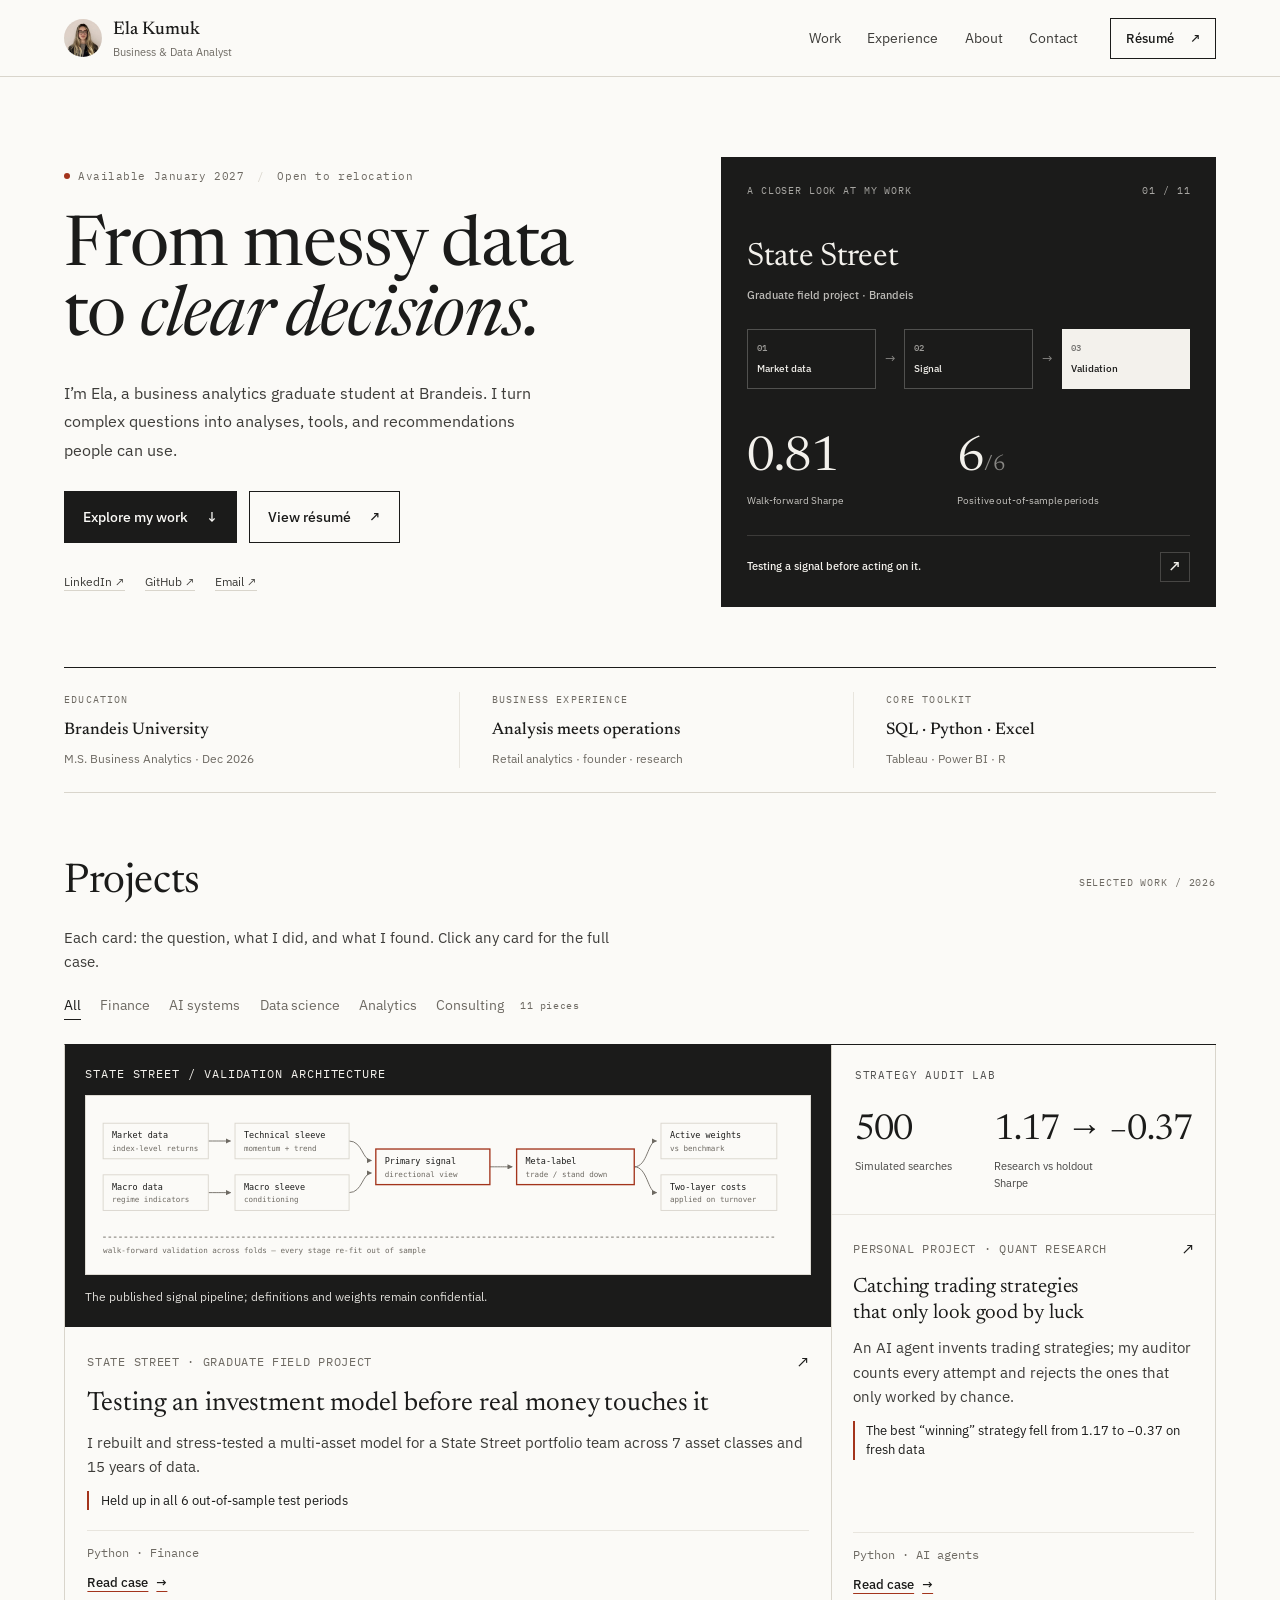
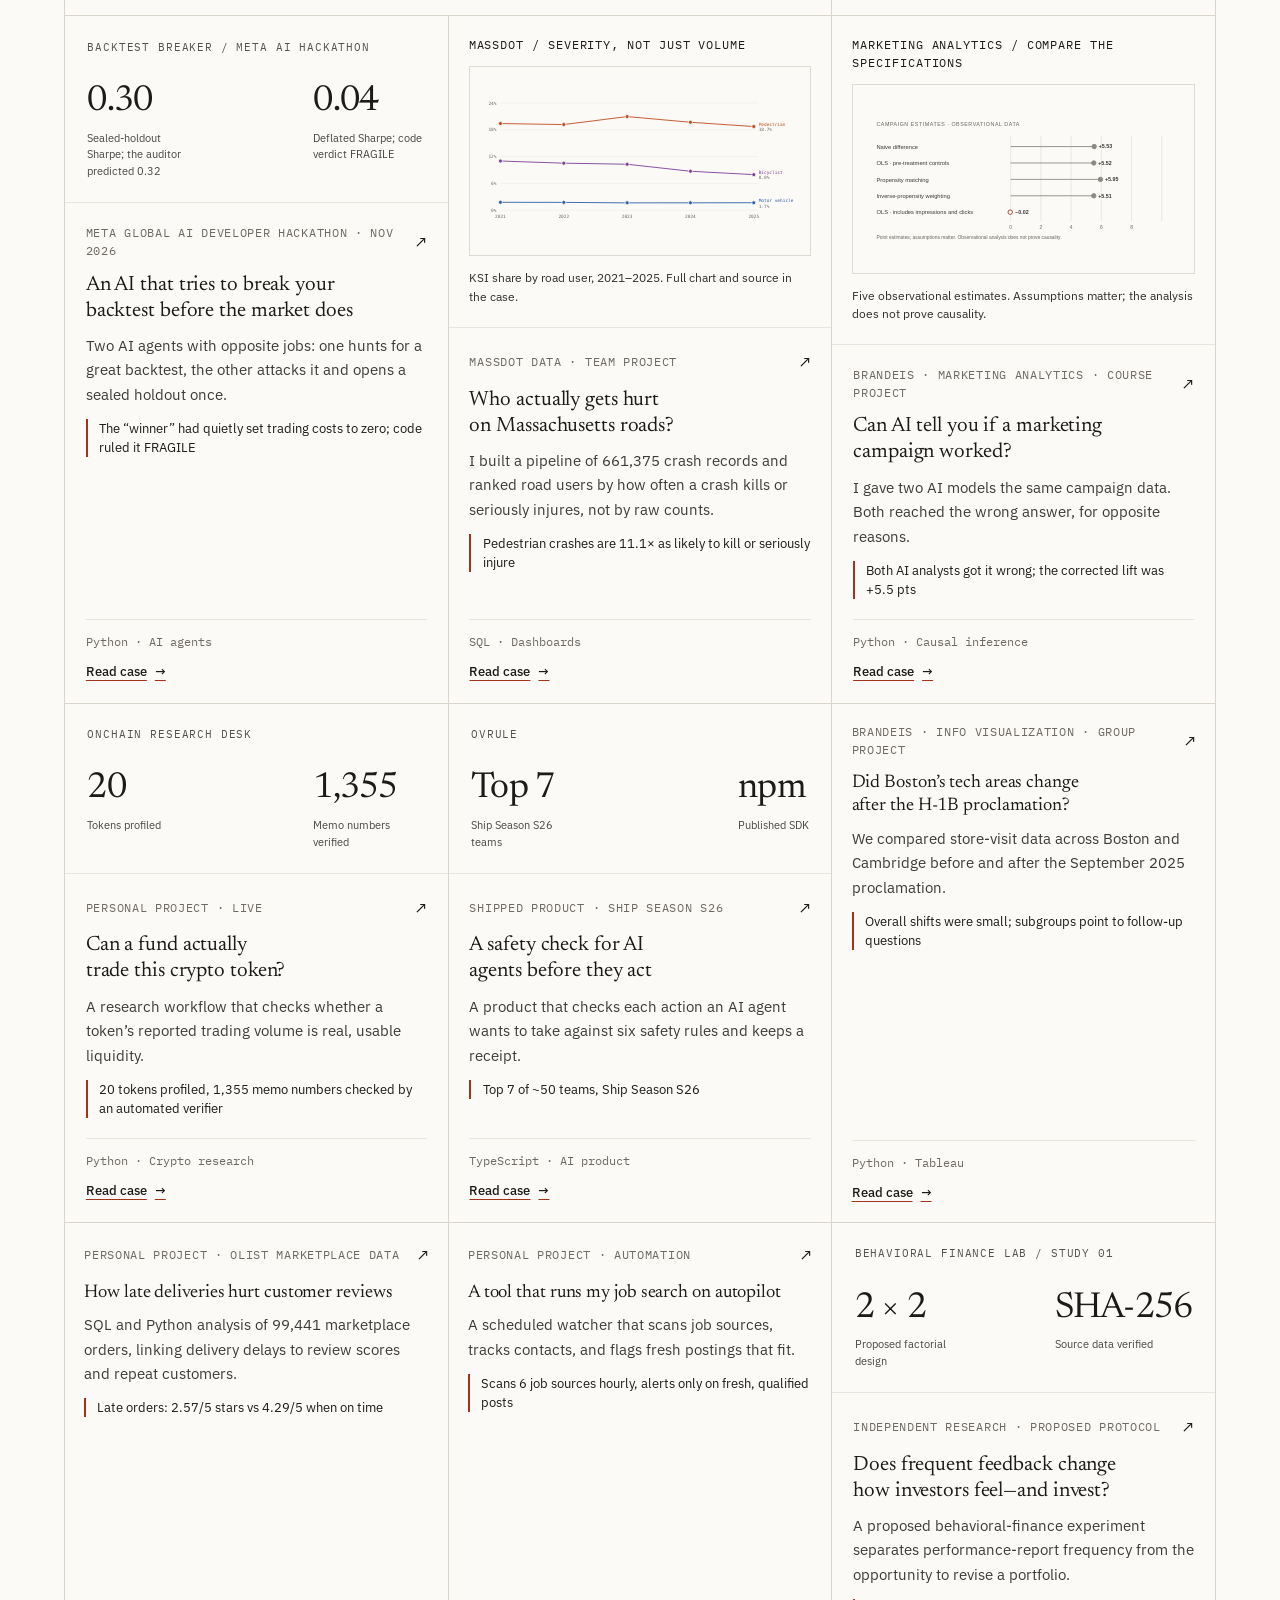
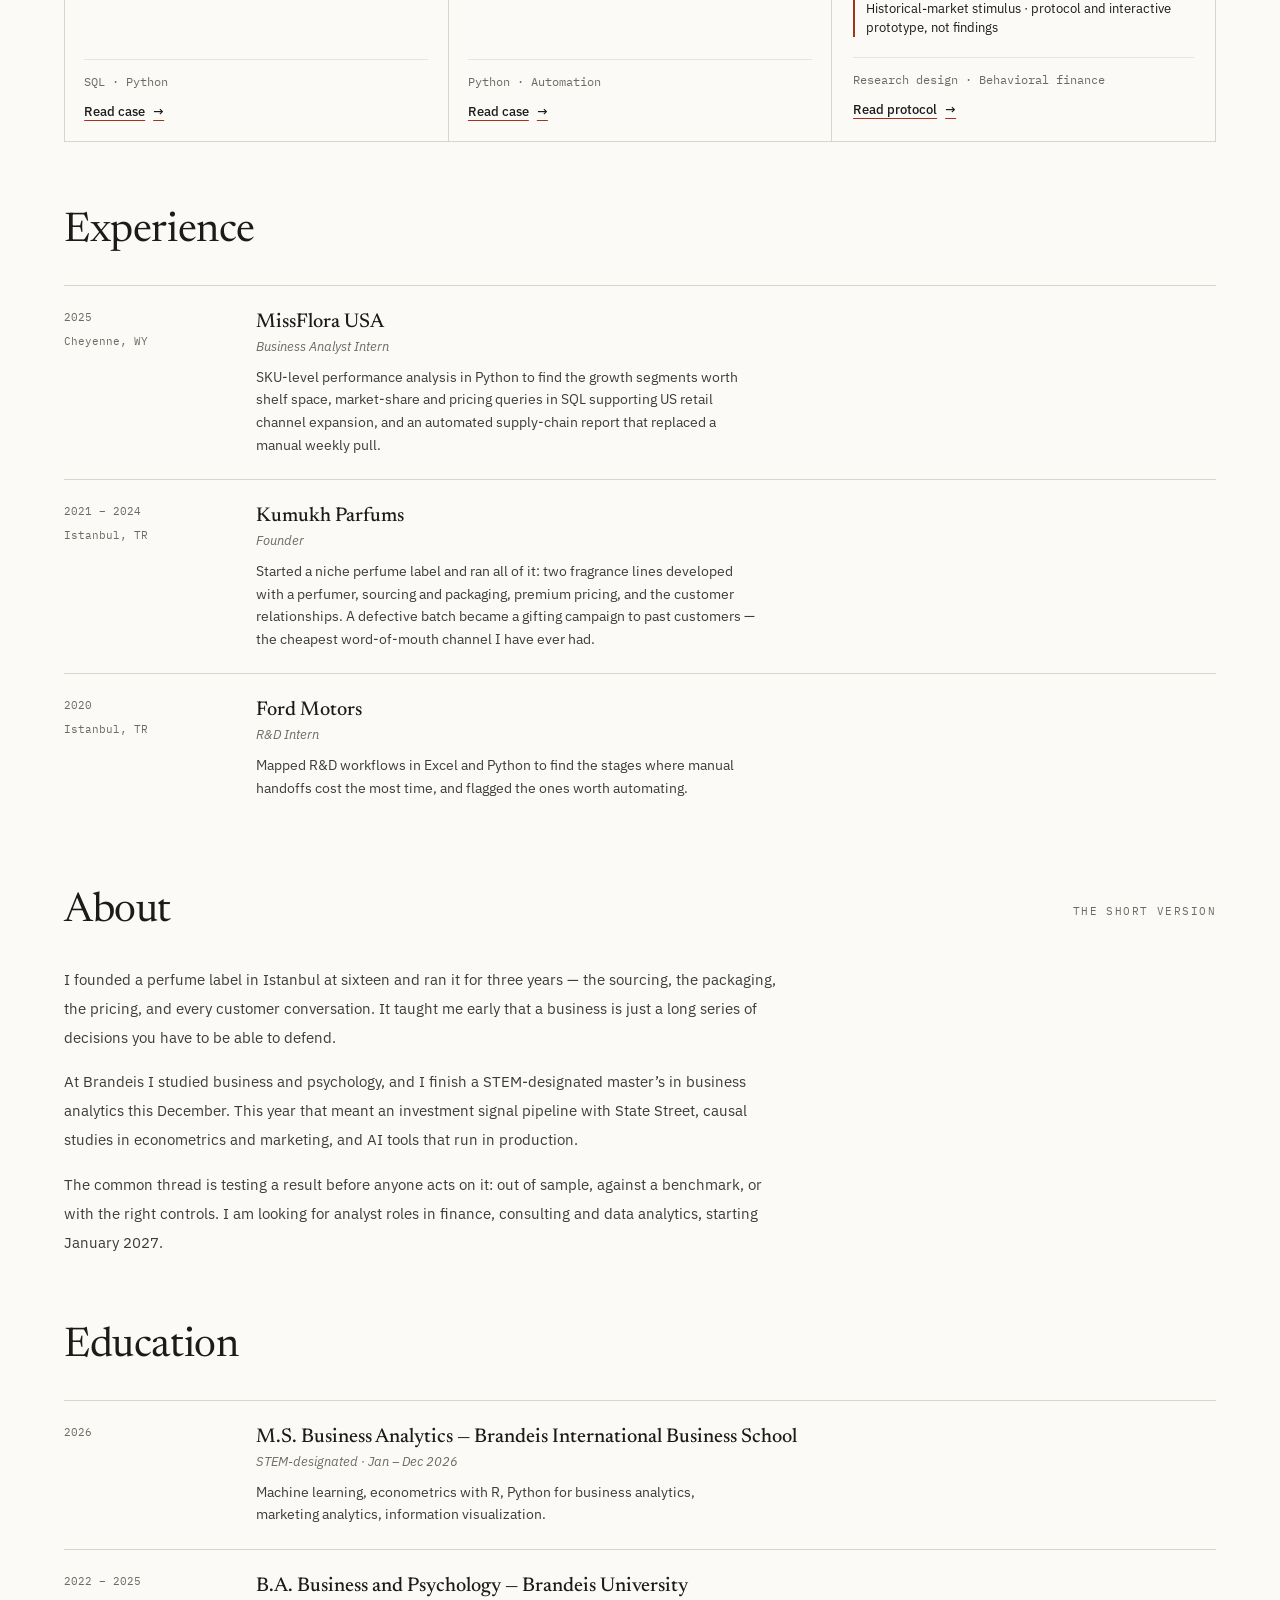
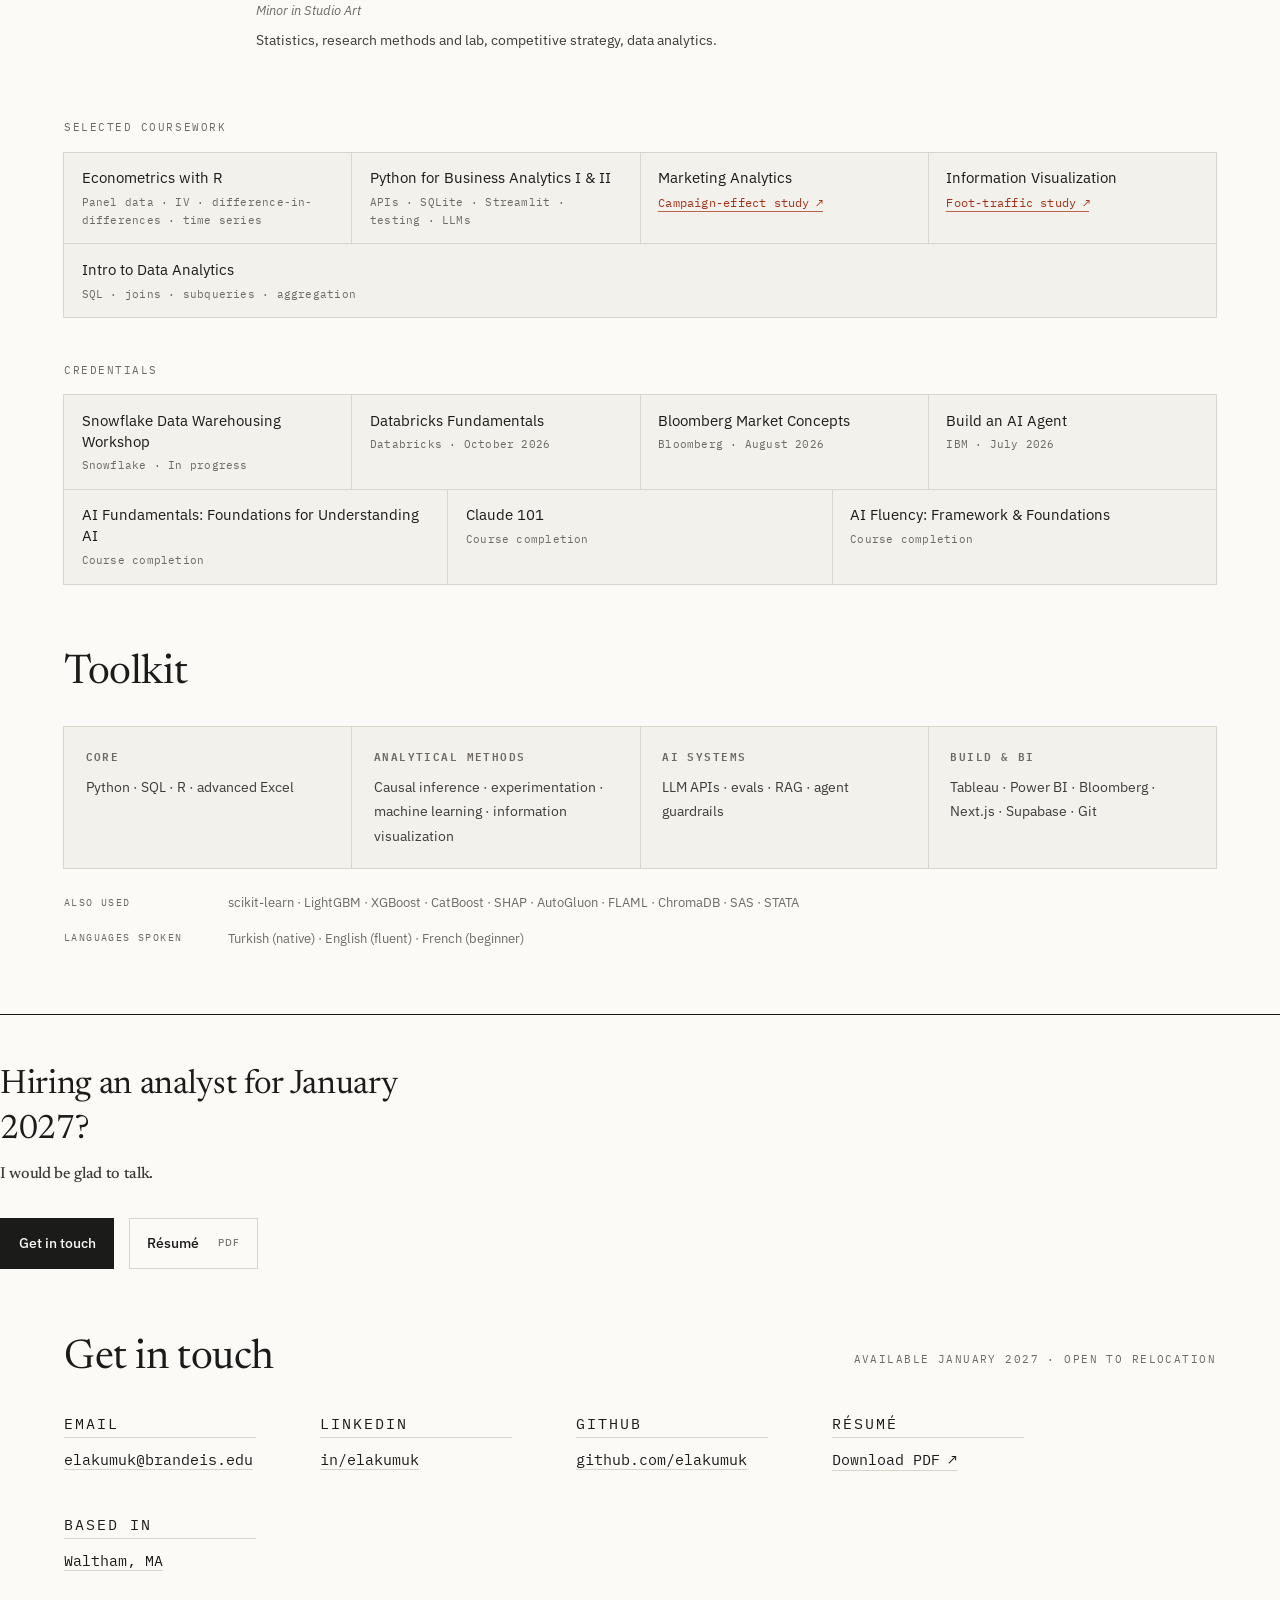
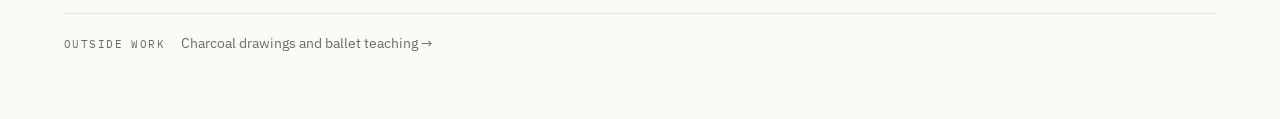
==== commit f42a838d: "Add Backtest Breaker case (Meta AI hackathon), renumber cases to 11, fix pagination Co-Authored-By: " ====
--- a/index.html
+++ b/index.html
@@ -65,7 +65,7 @@
         <p class="hero-social"><a href="https://www.linkedin.com/in/elakumuk" target="_blank" rel="noopener">LinkedIn &nearr;</a><a href="https://github.com/elakumuk" target="_blank" rel="noopener">GitHub &nearr;</a><a href="mailto:elakumuk@brandeis.edu">Email &nearr;</a></p>
       </div>
       <a class="feature-preview" href="cases/state-street.html" aria-label="Read the State Street graduate field project">
-        <div class="preview-top"><span class="preview-label">A closer look at my work</span><span class="preview-index">01 / 10</span></div>
+        <div class="preview-top"><span class="preview-label">A closer look at my work</span><span class="preview-index">01 / 11</span></div>
         <div class="preview-client">State Street<span>Graduate field project &middot; Brandeis</span></div>
         <div class="signal-flow" aria-label="Market data feeds a signal, validation tests it, then it informs a decision">
           <span><i aria-hidden="true">01</i>Market data</span><b aria-hidden="true">&rarr;</b><span><i aria-hidden="true">02</i>Signal</span><b aria-hidden="true">&rarr;</b><span class="signal-flow__active"><i aria-hidden="true">03</i>Validation</span>
@@ -103,6 +103,7 @@
 <div class="ledger project-grid" id="ledger"><ol class="ledger__list">
 <li class="ledger__row project-card--featured" data-ltracks="finance ds consulting" data-tracks="finance ds consulting"><a class="project-card" href="cases/state-street.html"><div class="project-visual project-visual--signal project-visual--output"><div class="visual-label">State Street / Validation architecture</div><img class="work-output" src="assets/previews/pipeline.svg" alt="The published signal pipeline; definitions and weights remain confidential." width="720" height="300" loading="lazy"><p class="output-caption">The published signal pipeline; definitions and weights remain confidential.</p></div><div class="project-card__body"><div class="project-card__meta"><span>State Street &middot; Graduate field project</span><span class="project-card__arrow" aria-hidden="true">&nearr;</span></div><h3>Testing an investment model before real money touches it</h3><p>I rebuilt and stress-tested a multi-asset model for a State Street portfolio team across 7 asset classes and 15 years of data.</p><p class="project-card__result">Held up in all 6 out-of-sample test periods</p><div class="project-card__footer"><span>Python &middot; Finance</span><span class="project-card__read">Read case <span aria-hidden="true">&rarr;</span></span></div></div></a></li>
 <li class="ledger__row" data-ltracks="finance ds ai" data-tracks="finance ds ai"><a class="project-card" href="cases/strategy-audit-lab.html"><div class="project-visual project-visual--liquidity" aria-hidden="true"><div class="visual-label">Strategy audit lab</div><div class="visual-stats"><div><strong>500</strong><span>Simulated searches</span></div><div><strong>1.17 &rarr; &minus;0.37</strong><span>Research vs holdout Sharpe</span></div></div><span class="visual-grid"></span></div><div class="project-card__body"><div class="project-card__meta"><span>Personal project &middot; Quant research</span><span class="project-card__arrow" aria-hidden="true">&nearr;</span></div><h3>Catching trading strategies that only look good by luck</h3><p>An AI agent invents trading strategies; my auditor counts every attempt and rejects the ones that only worked by chance.</p><p class="project-card__result">The best &ldquo;winning&rdquo; strategy fell from 1.17 to &minus;0.37 on fresh data</p><div class="project-card__footer"><span>Python &middot; AI agents</span><span class="project-card__read">Read case <span aria-hidden="true">&rarr;</span></span></div></div></a></li>
+<li class="ledger__row" data-ltracks="finance ai ds" data-tracks="finance ai ds"><a class="project-card" href="cases/backtest-breaker.html"><div class="project-visual project-visual--liquidity" aria-hidden="true"><div class="visual-label">Backtest Breaker / Meta AI hackathon</div><div class="visual-stats"><div><strong>0.30</strong><span>Sealed-holdout Sharpe; the auditor predicted 0.32</span></div><div><strong>0.04</strong><span>Deflated Sharpe; code verdict FRAGILE</span></div></div><span class="visual-grid"></span></div><div class="project-card__body"><div class="project-card__meta"><span>Meta Global AI Developer Hackathon &middot; Nov 2026</span><span class="project-card__arrow" aria-hidden="true">&nearr;</span></div><h3>An AI that tries to break your backtest before the market does</h3><p>Two AI agents with opposite jobs: one hunts for a great backtest, the other attacks it and opens a sealed holdout once.</p><p class="project-card__result">The &ldquo;winner&rdquo; had quietly set trading costs to zero; code ruled it FRAGILE</p><div class="project-card__footer"><span>Python &middot; AI agents</span><span class="project-card__read">Read case <span aria-hidden="true">&rarr;</span></span></div></div></a></li>
 <li class="ledger__row" data-ltracks="analytics consulting ds" data-tracks="analytics consulting ds"><a class="project-card" href="cases/crash-intelligence.html"><div class="project-visual project-visual--crash project-visual--output"><div class="visual-label">MassDOT / Severity, not just volume</div><img class="work-output" src="assets/previews/crash.svg" alt="KSI share by road user, 2021–2025. Full chart and source in the case." width="720" height="300" loading="lazy"><p class="output-caption">KSI share by road user, 2021–2025. Full chart and source in the case.</p></div><div class="project-card__body"><div class="project-card__meta"><span>MassDOT data &middot; Team project</span><span class="project-card__arrow" aria-hidden="true">&nearr;</span></div><h3>Who actually gets hurt on Massachusetts roads?</h3><p>I built a pipeline of 661,375 crash records and ranked road users by how often a crash kills or seriously injures, not by raw counts.</p><p class="project-card__result">Pedestrian crashes are 11.1&times; as likely to kill or seriously injure</p><div class="project-card__footer"><span>SQL &middot; Dashboards</span><span class="project-card__read">Read case <span aria-hidden="true">&rarr;</span></span></div></div></a></li>
 <li class="ledger__row" data-ltracks="ds analytics consulting ai" data-tracks="ds analytics consulting ai"><a class="project-card" href="cases/marketing-analysis.html"><div class="project-visual project-visual--marketing project-visual--output"><div class="visual-label">Marketing analytics / Compare the specifications</div><img class="work-output" src="assets/previews/marketing-association.svg" alt="Five observational estimates. Assumptions matter; the analysis does not prove causality." width="720" height="300" loading="lazy"><p class="output-caption">Five observational estimates. Assumptions matter; the analysis does not prove causality.</p></div><div class="project-card__body"><div class="project-card__meta"><span>Brandeis &middot; Marketing Analytics &middot; Course project</span><span class="project-card__arrow" aria-hidden="true">&nearr;</span></div><h3>Can AI tell you if a marketing campaign worked?</h3><p>I gave two AI models the same campaign data. Both reached the wrong answer, for opposite reasons.</p><p class="project-card__result">Both AI analysts got it wrong; the corrected lift was +5.5 pts</p><div class="project-card__footer"><span>Python &middot; Causal inference</span><span class="project-card__read">Read case <span aria-hidden="true">&rarr;</span></span></div></div></a></li>
 <li class="ledger__row" data-ltracks="finance ds analytics ai" data-tracks="finance ds analytics ai"><a class="project-card" href="cases/onchain-research.html"><div class="project-visual project-visual--liquidity" aria-hidden="true"><div class="visual-label">Onchain research desk</div><div class="visual-stats"><div><strong>20</strong><span>Tokens profiled</span></div><div><strong>1,355</strong><span>Memo numbers verified</span></div></div><span class="visual-grid"></span></div><div class="project-card__body"><div class="project-card__meta"><span>Personal project &middot; Live</span><span class="project-card__arrow" aria-hidden="true">&nearr;</span></div><h3>Can a fund actually trade this crypto token?</h3><p>A research workflow that checks whether a token&rsquo;s reported trading volume is real, usable liquidity.</p><p class="project-card__result">20 tokens profiled, 1,355 memo numbers checked by an automated verifier</p><div class="project-card__footer"><span>Python &middot; Crypto research</span><span class="project-card__read">Read case <span aria-hidden="true">&rarr;</span></span></div></div></a></li>
